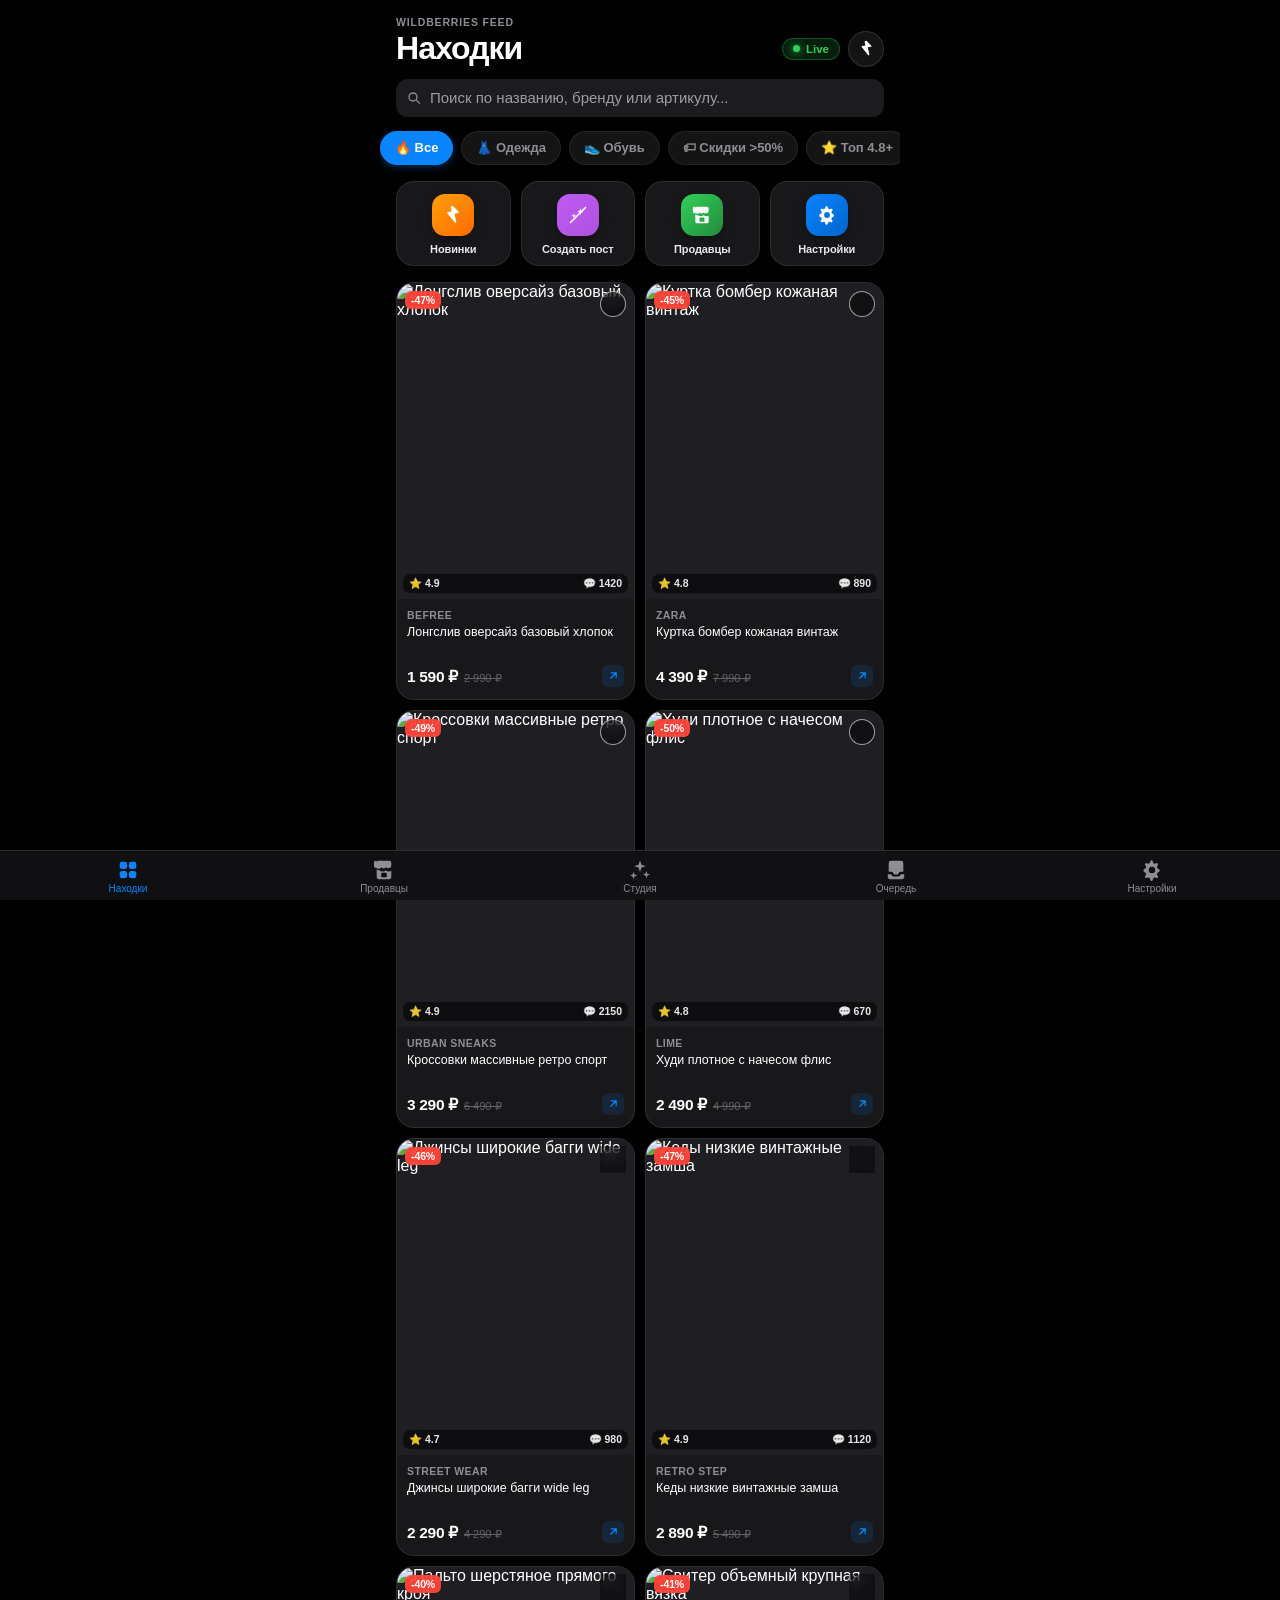
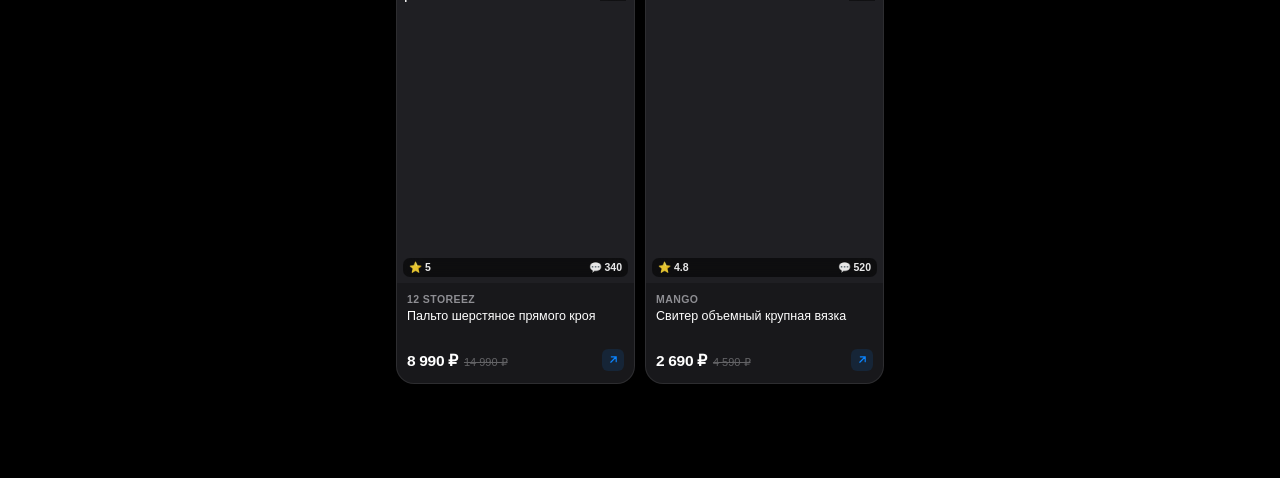
==== web_gui/index.html @ ffb82ea9 "feat(fashion-ios18): complete ground-up rebuild inspired by Farfetch, SSENSE, Zara, and Apple iOS 18" ====
<!DOCTYPE html>
<html lang="ru">
<head>
  <meta charset="UTF-8">
  <meta name="viewport" content="width=device-width, initial-scale=1.0, viewport-fit=cover, maximum-scale=5.0">
  <meta name="description" content="WB Up Studio — фэшн-система управления публикациями Wildberries в Telegram">
  <meta name="theme-color" content="#000000">
  <meta name="apple-mobile-web-app-capable" content="yes">
  <meta name="apple-mobile-web-app-status-bar-style" content="black-translucent">
  <meta name="apple-mobile-web-app-title" content="WB Up">
  <meta name="format-detection" content="telephone=no">
  <meta name="mobile-web-app-capable" content="yes">
  <link rel="apple-touch-icon" href="apple-touch-icon.png">
  <link rel="manifest" href="manifest.json">
  <link rel="icon" href="data:image/svg+xml,<svg xmlns='http://www.w3.org/2000/svg' viewBox='0 0 100 100'><text y='.9em' font-size='90'></text></svg>">
  <title>WB Up Studio</title>
  <link rel="stylesheet" href="styles.css?v=fashion_ios18_v1">
</head>
<body>

  <!-- Apple SF Symbols Vector Sprite (iOS 18) -->
  <svg style="display:none;" xmlns="http://www.w3.org/2000/svg">
    <symbol id="sf-grid" viewBox="0 0 24 24"><rect x="3" y="3" width="8" height="8" rx="2.5" fill="currentColor"/><rect x="13" y="3" width="8" height="8" rx="2.5" fill="currentColor"/><rect x="3" y="13" width="8" height="8" rx="2.5" fill="currentColor"/><rect x="13" y="13" width="8" height="8" rx="2.5" fill="currentColor"/></symbol>
    <symbol id="sf-bag" viewBox="0 0 24 24"><path fill-rule="evenodd" clip-rule="evenodd" d="M8.5 4a3.5 3.5 0 0 1 7 0h2.75A2.75 2.75 0 0 1 21 6.75v11.5A3.75 3.75 0 0 1 17.25 22H6.75A3.75 3.75 0 0 1 3 18.25V6.75A2.75 2.75 0 0 1 5.75 4H8.5zm1.8 0a1.7 1.7 0 0 1 3.4 0H10.3z" fill="currentColor"/></symbol>
    <symbol id="sf-store" viewBox="0 0 24 24"><path d="M4 4a2 2 0 0 1 2-2h12a2 2 0 0 1 2 2v2.5a3.5 3.5 0 0 1-3.5 3.5 3.4 3.4 0 0 1-2.5-1.1 3.4 3.4 0 0 1-5 0A3.4 3.4 0 0 1 4.5 10 3.5 3.5 0 0 1 1 6.5V4a2 2 0 0 1 2-2h1zm0 8.8V20a2 2 0 0 0 2 2h12a2 2 0 0 0 2-2v-7.2a5.4 5.4 0 0 1-2.5.7 5.4 5.4 0 0 1-3.5-1.3 5.4 5.4 0 0 1-3.5 1.3 5.4 5.4 0 0 1-3.5-1.3 5.4 5.4 0 0 1-2.5-.7h-.5zM9 16a1 1 0 0 1 1-1h4a1 1 0 0 1 1 1v4H9v-4z" fill="currentColor"/></symbol>
    <symbol id="sf-sparkles" viewBox="0 0 24 24"><path d="M12 1.5l1.6 4.7 4.7 1.6-4.7 1.6L12 14.1l-1.6-4.7-4.7-1.6 4.7-1.6L12 1.5zm7 11.5l1 3 3 1-3 1-1 3-1-3-3-1 3-1 1-3zm-14 1l1 3 3 1-3 1-1 3-1-3-3-1 3-1 1-3z" fill="currentColor"/></symbol>
    <symbol id="sf-tray" viewBox="0 0 24 24"><path d="M4 4.5A2.5 2.5 0 0 1 6.5 2h11A2.5 2.5 0 0 1 20 4.5V14h-3.2a1.8 1.8 0 0 0-1.6 1l-.7 1.4a1 1 0 0 1-.9.6H10.4a1 1 0 0 1-.9-.6l-.7-1.4a1.8 1.8 0 0 0-1.6-1H4V4.5zM3 16.5v2A3.5 3.5 0 0 0 6.5 22h11a3.5 3.5 0 0 0 3.5-3.5v-2h-3.8l-.5 1a2.2 2.2 0 0 1-2 1.5H9.3a2.2 2.2 0 0 1-2-1.5l-.5-1H3z" fill="currentColor"/></symbol>
    <symbol id="sf-gear" viewBox="0 0 24 24"><path fill-rule="evenodd" clip-rule="evenodd" d="M10.2 2.3c.4-1.3 2.2-1.3 2.6 0l.4 1.4a2 2 0 0 0 2.2 1.3l1.4-.4c1.3-.4 2.4.9 1.7 2l-.9 1.2a2 2 0 0 0 .6 2.5l1.3.7c1.2.7 1.2 2.5 0 3.2l-1.3.7a2 2 0 0 0-.6 2.5l.9 1.2c.7 1.1-.4 2.4-1.7 2l-1.4-.4a2 2 0 0 0-2.2 1.3l-.4 1.4c-.4 1.3-2.2 1.3-2.6 0l-.4-1.4a2 2 0 0 0-2.2-1.3l-1.4.4c-1.3.4-2.4-.9-1.7-2l.9-1.2a2 2 0 0 0-.6-2.5l-1.3-.7c-1.2-.7-1.2-2.5 0-3.2l1.3-.7a2 2 0 0 0 .6-2.5l-.9-1.2c-.7-1.1.4-2.4 1.7-2l1.4.4a2 2 0 0 0 2.2-1.3l.4-1.4zM12 8.5a3.5 3.5 0 1 0 0 7 3.5 3.5 0 0 0 0-7z" fill="currentColor"/></symbol>
    <symbol id="sf-search" viewBox="0 0 24 24"><path fill-rule="evenodd" clip-rule="evenodd" d="M10.5 3.5a7 7 0 1 0 4.4 12.4l4.7 4.7a1 1 0 0 0 1.4-1.4l-4.7-4.7A7 7 0 0 0 10.5 3.5zm-5 7a5 5 0 1 1 10 0 5 5 0 0 1-10 0z" fill="currentColor"/></symbol>
    <symbol id="sf-bolt" viewBox="0 0 24 24"><path d="M11.3 1.3a1 1 0 0 1 1 .2l6.5 6.5a1 1 0 0 1-.5 1.7l-4.5.7 2.2 9.8a1 1 0 0 1-1.8.8L5.2 10a1 1 0 0 1 .6-1.6l4.6-.7-1-5.4a1 1 0 0 1 .9-1z" fill="currentColor"/></symbol>
    <symbol id="sf-check" viewBox="0 0 24 24"><path d="M4.5 12.5l5 5 10-10" fill="none" stroke="currentColor" stroke-width="2.5" stroke-linecap="round" stroke-linejoin="round"/></symbol>
    <symbol id="sf-xmark" viewBox="0 0 24 24"><path d="M6 6l12 12M18 6L6 18" fill="none" stroke="currentColor" stroke-width="2.5" stroke-linecap="round"/></symbol>
    <symbol id="sf-plus" viewBox="0 0 24 24"><path d="M12 4a1 1 0 0 1 1 1v6h6a1 1 0 1 1 0 2h-6v6a1 1 0 1 1-2 0v-6H5a1 1 0 1 1 0-2h6V5a1 1 0 0 1 1-1z" fill="currentColor"/></symbol>
    <symbol id="sf-trash" viewBox="0 0 24 24"><path fill-rule="evenodd" clip-rule="evenodd" d="M9 3a1 1 0 0 1 1-1h4a1 1 0 0 1 1 1v1h4a1 1 0 1 1 0 2h-1.1l-.8 13.4A3 3 0 0 1 14.1 22H9.9a3 3 0 0 1-3-2.6L6.1 6H5a1 1 0 1 1 0-2h4V3zm2 1h2V4h-2V4zm-1.9 4l.7 11.8a1 1 0 0 0 1 .9h4.4a1 1 0 0 0 1-.9L16.9 8H8.1z" fill="currentColor"/></symbol>
    <symbol id="sf-sync" viewBox="0 0 24 24"><path d="M12 4a8 8 0 0 1 7.6 5.5.9.9 0 0 1-1.7.6A6.2 6.2 0 1 0 18.2 12a.9.9 0 1 1 1.8 0A8 8 0 1 1 12 4zm7.9 1.1a.9.9 0 0 1 .9.9v4a.9.9 0 0 1-.9.9h-4a.9.9 0 1 1 0-1.8h2.8V6a.9.9 0 0 1 1.2-.9z" fill="currentColor"/></symbol>
    <symbol id="sf-paperplane" viewBox="0 0 24 24"><path d="M2.3 10.2a1.3 1.3 0 0 1 .4-2.4l17.7-6.2a1.3 1.3 0 0 1 1.6 1.6l-6.2 17.7a1.3 1.3 0 0 1-2.4.4l-3.8-5.7-5.7-3.8zm14-4.8L6.8 10.3l3.6 2.4 6-7.3z" fill="currentColor"/></symbol>
    <symbol id="sf-arrow-up-right" viewBox="0 0 24 24"><path d="M7 17L17 7M8 7h9v9" fill="none" stroke="currentColor" stroke-width="2.2" stroke-linecap="round" stroke-linejoin="round"/></symbol>
    <symbol id="sf-download" viewBox="0 0 24 24"><path d="M12 2a1 1 0 0 1 1 1v10.6l2.3-2.3a1 1 0 0 1 1.4 1.4l-4 4a1 1 0 0 1-1.4 0l-4-4a1 1 0 0 1 1.4-1.4l2.3 2.3V3a1 1 0 0 1 1-1zm-7 16a1 1 0 0 1 1-1h12a1 1 0 1 1 0 2H6a1 1 0 0 1-1-1z" fill="currentColor"/></symbol>
    <symbol id="sf-wand-stars" viewBox="0 0 24 24"><path d="M15 4l1 3 3 1-3 1-1 3-1-3-3-1 3-1 1-3zm-8 6l.7 2.3L10 13l-2.3.7L7 16l-.7-2.3L4 13l2.3-.7L7 10z" fill="currentColor"/><path d="M3 21L21 3" stroke="currentColor" stroke-width="2" stroke-linecap="round"/></symbol>
    <symbol id="sf-scissors" viewBox="0 0 24 24"><path d="M9.6 10.8l3.9 3.9-1.4 1.4a3.5 3.5 0 1 1-1.4-1.4l-1.1-1.1zm-3.6 5a1.5 1.5 0 1 0 0 3 1.5 1.5 0 0 0 0-3zm7.5-3.6l6.8-6.8a1 1 0 0 0-1.4-1.4l-6.8 6.8 1.4 1.4zm-1.4-1.4L4.3 4a1 1 0 0 0-1.4 1.4l6.8 6.8 2.4-2.4zm1.4 4.3l1.1 1.1a3.5 3.5 0 1 1-1.4 1.4l-1.1-1.1 1.4-1.4zm4.5 3.9a1.5 1.5 0 1 0 0-3 1.5 1.5 0 0 0 0 3z" fill="currentColor"/></symbol>
  </svg>

  <div class="toast-container" id="toast-container"></div>

  <div class="app-viewport">

    <!-- SCREEN 1: НАХОДКИ (FASHION FEED) -->
    <section id="tab-dashboard" class="tab-panel tab-panel--active">
      
      <!-- Apple Large Title Navigation Bar -->
      <header class="ios-navbar">
        <div>
          <span class="ios-navbar__sub">WILDBERRIES FEED</span>
          <h1 class="ios-navbar__title">Находки</h1>
        </div>
        <div class="ios-navbar__actions">
          <span class="ios-live-badge" id="feed-status-badge"><span class="pulse-dot"></span> Live</span>
          <button class="ios-circle-btn" onclick="app.runCheck()" aria-label="Проверить новинки Wildberries" title="Проверить новинки WB">
            <svg class="sf-icon"><use href="#sf-bolt"></use></svg>
          </button>
        </div>
      </header>

      <!-- Farfetch-style Search Bar -->
      <div class="ios-search">
        <svg class="sf-icon ios-search__icon"><use href="#sf-search"></use></svg>
        <input type="text" id="home-search-input" class="ios-search__input" placeholder="Поиск по названию, бренду или артикулу..." oninput="app.onSearchInput(this.value)">
      </div>

      <!-- ASOS-style Category Filter Chips (Horizontal Snap) -->
      <div class="ios-chips-bar" id="category-chips">
        <button class="ios-chip ios-chip--active" onclick="app.filterByCategory('all', this)">🔥 Все</button>
        <button class="ios-chip" onclick="app.filterByCategory('clothes', this)">👗 Одежда</button>
        <button class="ios-chip" onclick="app.filterByCategory('shoes', this)">👟 Обувь</button>
        <button class="ios-chip" onclick="app.filterByCategory('discount', this)">🏷 Скидки >50%</button>
        <button class="ios-chip" onclick="app.filterByCategory('top', this)">⭐ Топ 4.8+</button>
      </div>

      <!-- Quick Action Cards (4 Tiles) -->
      <div class="quick-actions-bar">
        <button class="quick-tile" onclick="app.runCheck()">
          <div class="quick-tile__icon" style="background: linear-gradient(135deg, #FF9F0A, #FF6B00);">
            <svg class="sf-icon"><use href="#sf-bolt"></use></svg>
          </div>
          <span class="quick-tile__label">Новинки</span>
        </button>
        <button class="quick-tile" onclick="app.generatePreview()">
          <div class="quick-tile__icon" style="background: linear-gradient(135deg, #BF5AF2, #AF52DE);">
            <svg class="sf-icon"><use href="#sf-wand-stars"></use></svg>
          </div>
          <span class="quick-tile__label">Создать пост</span>
        </button>
        <button class="quick-tile" onclick="app.switchTab('sellers')">
          <div class="quick-tile__icon" style="background: linear-gradient(135deg, #30D158, #248A3D);">
            <svg class="sf-icon"><use href="#sf-store"></use></svg>
          </div>
          <span class="quick-tile__label">Продавцы</span>
        </button>
        <button class="quick-tile" onclick="app.switchTab('settings')">
          <div class="quick-tile__icon" style="background: linear-gradient(135deg, #0A84FF, #0066CC);">
            <svg class="sf-icon"><use href="#sf-gear"></use></svg>
          </div>
          <span class="quick-tile__label">Настройки</span>
        </button>
      </div>

      <!-- 2-Column Fashion Product Grid (Farfetch / SSENSE Style) -->
      <div id="product-grid" class="fashion-grid"></div>

      <!-- Empty State -->
      <div id="feed-empty" class="fashion-empty" style="display:none;">
        <svg class="sf-icon fashion-empty__icon"><use href="#sf-bag"></use></svg>
        <h3 class="fashion-empty__title">Находок пока нет</h3>
        <p class="fashion-empty__desc">Запустите поиск новинок, чтобы мгновенно опросить магазины на Wildberries</p>
        <button class="btn btn--primary" onclick="app.runCheck()">
          <svg class="sf-icon" style="width:16px; height:16px; margin-right:6px;"><use href="#sf-bolt"></use></svg>
          Найти новинки WB
        </button>
      </div>

    </section>

    <!-- SCREEN 2: ПРОДАВЦЫ (SELLERS HUB) -->
    <section id="tab-sellers" class="tab-panel">
      
      <header class="ios-navbar">
        <div>
          <span class="ios-navbar__sub">WILDBERRIES STORES</span>
          <h1 class="ios-navbar__title">Продавцы</h1>
        </div>
        <div class="ios-navbar__actions">
          <button class="ios-circle-btn" onclick="app.openAddSellerModal()" aria-label="Добавить продавца" title="Добавить продавца">
            <svg class="sf-icon"><use href="#sf-plus"></use></svg>
          </button>
        </div>
      </header>

      <div class="ios-section-header">
        <span>ОТСЛЕЖИВАЕМЫЕ МАГАЗИНЫ</span>
        <span id="sellers-count-badge" class="ios-count-pill">0</span>
      </div>

      <!-- Inset Grouped Table View -->
      <div class="ios-grouped-card" id="sellers-list-container">
        <!-- Filled dynamically -->
      </div>

      <div style="padding: 16px 0;">
        <button class="btn btn--secondary btn--full" onclick="app.openAddSellerModal()">
          <svg class="sf-icon" style="width:16px; height:16px; margin-right:8px;"><use href="#sf-plus"></use></svg>
          Добавить нового продавца
        </button>
      </div>

    </section>

    <!-- SCREEN 3: СТУДИЯ ПОСТОВ (1080x1080 LOOKBOOK STUDIO) -->
    <section id="tab-preview" class="tab-panel">
      
      <header class="ios-navbar">
        <div>
          <span class="ios-navbar__sub">POST GENERATOR 1080×1080</span>
          <h1 class="ios-navbar__title">Студия</h1>
        </div>
        <div class="ios-navbar__actions">
          <button class="ios-circle-btn" onclick="app.generatePreview()" aria-label="Пересобрать карточку" title="Пересобрать">
            <svg class="sf-icon"><use href="#sf-sync"></use></svg>
          </button>
        </div>
      </header>

      <!-- Empty Studio Landing State -->
      <div id="studio-empty-state" class="studio-empty">
        <div class="studio-empty__magic">
          <svg class="sf-icon sf-float" style="width:54px; height:54px; color:#BF5AF2;"><use href="#sf-wand-stars"></use></svg>
        </div>
        <h2 class="studio-empty__title">Студия создания постов</h2>
        <p class="studio-empty__desc">Автоматическое вырезание одежды на ваш фон <strong>wb_up_background.jpg</strong> и мгновенная публикация в Telegram</p>
        
        <div class="studio-features-row">
          <span class="feature-tag"><svg class="sf-icon"><use href="#sf-scissors"></use></svg> Без фона</span>
          <span class="feature-tag"><svg class="sf-icon"><use href="#sf-sparkles"></use></svg> 1080×1080</span>
          <span class="feature-tag"><svg class="sf-icon"><use href="#sf-paperplane"></use></svg> @wbuppp</span>
        </div>

        <button class="btn btn--primary btn--lg" onclick="app.generatePreview()">
          <svg class="sf-icon" style="width:18px; height:18px; margin-right:8px;"><use href="#sf-wand-stars"></use></svg>
          Создать превью поста
        </button>
      </div>

      <!-- Generated Preview Canvas & Controls -->
      <div id="studio-active-state" style="display:none;">
        <div class="preview-mockup-wrapper">
          <canvas id="poster-canvas" width="1080" height="1080" style="display:none;"></canvas>
          <img id="poster-result-img" class="preview-mockup-img" alt="Превью поста 1080x1080">
        </div>

        <div class="preview-actions-bar">
          <button class="btn btn--primary btn--full" id="btn-publish-tg" onclick="app.publishFromPreview()">
            <svg class="sf-icon" style="width:18px; height:18px; margin-right:8px;"><use href="#sf-paperplane"></use></svg>
            Опубликовать в канал @wbuppp
          </button>
          <div style="display:flex; gap:10px; width:100%; margin-top:8px;">
            <button class="btn btn--secondary" style="flex:1;" onclick="app.saveToQueueFromPreview()">
              <svg class="sf-icon" style="width:16px; height:16px; margin-right:6px;"><use href="#sf-tray"></use></svg>
              В очередь
            </button>
            <button class="btn btn--secondary" style="flex:1;" onclick="app.downloadPosterImage()">
              <svg class="sf-icon" style="width:16px; height:16px; margin-right:6px;"><use href="#sf-download"></use></svg>
              Скачать
            </button>
          </div>
        </div>

        <!-- Telegram Caption Editor -->
        <div class="ios-section-header" style="margin-top:20px;">
          <span>ТЕКСТ СООБЩЕНИЯ ДЛЯ TELEGRAM</span>
        </div>
        <div class="ios-grouped-card" style="padding:14px;">
          <textarea id="caption-editor" class="ios-textarea" rows="7" placeholder="Текст поста с артикулами..."></textarea>
        </div>
      </div>

    </section>

    <!-- SCREEN 4: ОЧЕРЕДЬ (QUEUE) -->
    <section id="tab-queue" class="tab-panel">
      <header class="ios-navbar">
        <div>
          <span class="ios-navbar__sub">SCHEDULED POSTS</span>
          <h1 class="ios-navbar__title">Очередь</h1>
        </div>
      </header>

      <div class="ios-section-header">
        <span>ОТЛОЖЕННЫЕ ПУБЛИКАЦИИ</span>
        <span id="queue-count-badge" class="ios-count-pill">0</span>
      </div>

      <div class="ios-grouped-card" id="queue-list-container">
        <!-- Filled dynamically -->
      </div>
    </section>

    <!-- SCREEN 5: НАСТРОЙКИ (SETTINGS) -->
    <section id="tab-settings" class="tab-panel">
      <header class="ios-navbar">
        <div>
          <span class="ios-navbar__sub">PREFERENCES & TELEGRAM</span>
          <h1 class="ios-navbar__title">Настройки</h1>
        </div>
      </header>

      <div class="ios-section-header">TELEGRAM КАНАЛ</div>
      <div class="ios-grouped-card">
        <div class="ios-cell">
          <span class="ios-cell__label">Канал</span>
          <input type="text" id="setting-tg-channel" class="ios-cell__input" placeholder="@wbuppp" value="@wbuppp" onchange="app.saveSetting('tgChannel', this.value)">
        </div>
        <div class="ios-cell">
          <span class="ios-cell__label">Токен бота</span>
          <input type="password" id="setting-tg-token" class="ios-cell__input" placeholder="7801828859:AA..." onchange="app.saveSetting('tgToken', this.value)">
        </div>
      </div>

      <div class="ios-section-header">АВТОНОМНЫЙ ДВИЖОК</div>
      <div class="ios-grouped-card">
        <div class="ios-cell">
          <span class="ios-cell__label">Статус движка</span>
          <span class="ios-badge-ok">🟢 Standalone Active</span>
        </div>
        <div class="ios-cell">
          <span class="ios-cell__label">Фоновое изображение</span>
          <span style="color:#8e8e93; font-size:13px;">wb_up_background.jpg</span>
        </div>
        <div class="ios-cell">
          <span class="ios-cell__label">Версия дизайна</span>
          <span style="color:#8e8e93; font-size:13px;">iOS 18 Fashion v1.0</span>
        </div>
      </div>

      <div style="padding: 20px 0;">
        <button class="btn btn--danger btn--full" onclick="app.resetAllCache()">
          <svg class="sf-icon" style="width:16px; height:16px; margin-right:6px;"><use href="#sf-trash"></use></svg>
          Сбросить кэш и обновить базу
        </button>
      </div>
    </section>

  </div><!-- /.app-viewport -->

  <!-- FLOATING ACTION DOCK (Farfetch / Apple Capsule) -->
  <div class="action-capsule" id="action-capsule">
    <div class="action-capsule__info">
      <span class="action-capsule__dot"></span>
      <span id="selected-count-label">0 выбрано</span>
    </div>
    <div class="action-capsule__btns">
      <button class="action-capsule__btn action-capsule__btn--ghost" onclick="app.clearSelection()">Снять</button>
      <button class="action-capsule__btn action-capsule__btn--primary" onclick="app.generatePreview()">✨ Создать пост</button>
    </div>
  </div>

  <!-- APPLE UITABBAR (49pt Native Mobile Navigation) -->
  <nav class="ios-tabbar">
    <button class="ios-tabbar__item ios-tabbar__item--active" data-tab="dashboard" onclick="app.switchTab('dashboard')">
      <svg class="sf-icon"><use href="#sf-grid"></use></svg>
      <span>Находки</span>
    </button>
    <button class="ios-tabbar__item" data-tab="sellers" onclick="app.switchTab('sellers')">
      <svg class="sf-icon"><use href="#sf-store"></use></svg>
      <span>Продавцы</span>
    </button>
    <button class="ios-tabbar__item" data-tab="preview" onclick="app.switchTab('preview')">
      <svg class="sf-icon"><use href="#sf-sparkles"></use></svg>
      <span>Студия</span>
    </button>
    <button class="ios-tabbar__item" data-tab="queue" onclick="app.switchTab('queue')">
      <svg class="sf-icon"><use href="#sf-tray"></use></svg>
      <span>Очередь</span>
    </button>
    <button class="ios-tabbar__item" data-tab="settings" onclick="app.switchTab('settings')">
      <svg class="sf-icon"><use href="#sf-gear"></use></svg>
      <span>Настройки</span>
    </button>
  </nav>

  <!-- NATIVE APPLE BOTTOM SHEET MODAL -->
  <div class="ios-modal-overlay" id="modal-overlay" onclick="if(event.target===this) app.closeModal()" role="dialog" aria-modal="true">
    <div class="ios-sheet">
      <div class="ios-sheet__grabber"></div>
      <div class="ios-sheet__header">
        <h3 class="ios-sheet__title" id="modal-title">Добавить продавца</h3>
        <button class="ios-sheet__close" onclick="app.closeModal()" aria-label="Закрыть">
          <svg class="sf-icon"><use href="#sf-xmark"></use></svg>
        </button>
      </div>
      <div class="ios-sheet__body" id="modal-body"></div>
      <div class="ios-sheet__footer" id="modal-footer">
        <button class="btn btn--ghost" onclick="app.closeModal()">Отмена</button>
        <button class="btn btn--primary" id="modal-confirm-btn" onclick="app.confirmModal()">Добавить</button>
      </div>
    </div>
  </div>

  <script src="app2.js?v=fashion_ios18_v1"></script>
</body>
</html>
---- web_gui/styles.css ----
/* ============================================================
   WB Up Studio — Apple iOS 18 & Luxury Fashion Design System
   Inspired by: Farfetch, SSENSE, Zara, ASOS, Poizon (Dewu)
   Clean, Mobile-First, Zero-Conflict Architecture
   ============================================================ */

/* --- CSS Variables & Design Tokens --- */
:root {
  --bg-app: #000000;
  --bg-surface: #141416;
  --bg-card: #18181b;
  --bg-elevated: #242428;
  --bg-glass: rgba(24, 24, 28, 0.85);

  --fg-primary: #ffffff;
  --fg-secondary: rgba(235, 235, 245, 0.62);
  --fg-muted: rgba(235, 235, 245, 0.38);

  --apple-blue: #0a84ff;
  --apple-green: #30d158;
  --apple-red: #ff453a;
  --apple-orange: #ff9f0a;
  --apple-purple: #bf5af2;
  --apple-gray: #8e8e93;

  --border-subtle: rgba(255, 255, 255, 0.09);
  --border-card: rgba(255, 255, 255, 0.12);
  
  --tabbar-height: 50px;
  --font-sans: -apple-system, BlinkMacSystemFont, "SF Pro Display", "SF Pro Text", "Helvetica Neue", sans-serif;
  --anim-spring: 0.3s cubic-bezier(0.16, 1, 0.3, 1);
}

/* --- Base & Reset --- */
*, *::before, *::after {
  box-sizing: border-box;
  margin: 0;
  padding: 0;
}

html, body {
  background-color: var(--bg-app);
  color: var(--fg-primary);
  font-family: var(--font-sans);
  min-height: 100dvh;
  min-height: -webkit-fill-available;
  -webkit-font-smoothing: antialiased;
  -webkit-tap-highlight-color: transparent;
  touch-action: manipulation;
  overflow-x: hidden;
}

/* Vector SF Symbols */
.sf-icon {
  width: 20px;
  height: 20px;
  fill: currentColor;
  display: inline-block;
  vertical-align: middle;
  flex-shrink: 0;
}

/* Main Viewport Container */
.app-viewport {
  width: 100%;
  max-width: 520px;
  margin: 0 auto;
  min-height: 100dvh;
  min-height: -webkit-fill-available;
  padding-bottom: calc(var(--tabbar-height) + env(safe-area-inset-bottom, 0px) + 24px);
  position: relative;
  background-color: var(--bg-app);
}

/* Tab Panels */
.tab-panel {
  display: none;
  animation: fadeIn 0.22s ease-out;
}
.tab-panel--active {
  display: block;
}

@keyframes fadeIn {
  from { opacity: 0; transform: translateY(4px); }
  to { opacity: 1; transform: translateY(0); }
}

/* ============================================================
   APPLE LARGE TITLE NAVBAR
   ============================================================ */
.ios-navbar {
  display: flex;
  justify-content: space-between;
  align-items: flex-end;
  padding: max(env(safe-area-inset-top, 0px) + 12px, 16px) 16px 12px 16px;
  background: var(--bg-app);
  position: sticky;
  top: 0;
  z-index: 100;
}

.ios-navbar__sub {
  font-size: 10.5px;
  font-weight: 700;
  letter-spacing: 0.08em;
  color: var(--apple-gray);
  text-transform: uppercase;
  display: block;
  margin-bottom: 2px;
}

.ios-navbar__title {
  font-size: 32px;
  font-weight: 800;
  letter-spacing: -0.03em;
  color: #ffffff;
  line-height: 1.15;
}

.ios-navbar__actions {
  display: flex;
  align-items: center;
  gap: 8px;
}

.ios-live-badge {
  display: inline-flex;
  align-items: center;
  gap: 6px;
  padding: 4px 10px;
  border-radius: 9999px;
  background: rgba(48, 209, 88, 0.14);
  border: 0.5px solid rgba(48, 209, 88, 0.3);
  color: var(--apple-green);
  font-size: 11.5px;
  font-weight: 600;
}

.pulse-dot {
  width: 7px;
  height: 7px;
  border-radius: 50%;
  background: var(--apple-green);
  box-shadow: 0 0 8px var(--apple-green);
  animation: pulse 2s infinite ease-in-out;
}

@keyframes pulse {
  0%, 100% { opacity: 1; transform: scale(1); }
  50% { opacity: 0.4; transform: scale(0.85); }
}

.ios-circle-btn {
  width: 36px;
  height: 36px;
  border-radius: 50%;
  background: rgba(255, 255, 255, 0.08);
  border: 0.5px solid rgba(255, 255, 255, 0.12);
  color: #ffffff;
  display: flex;
  align-items: center;
  justify-content: center;
  cursor: pointer;
  transition: transform 0.12s ease, background 0.12s ease;
  touch-action: manipulation;
}
.ios-circle-btn:active {
  transform: scale(0.9);
  background: rgba(255, 255, 255, 0.18);
}
.ios-circle-btn .sf-icon {
  width: 17px;
  height: 17px;
}

/* ============================================================
   SEARCH BAR (Farfetch / iOS 18 Style)
   ============================================================ */
.ios-search {
  display: flex;
  align-items: center;
  background: rgba(118, 118, 128, 0.24);
  border-radius: 12px;
  height: 38px;
  margin: 0 16px 14px 16px;
  padding: 0 10px;
  gap: 8px;
  transition: background 0.15s ease;
}
.ios-search:focus-within {
  background: rgba(118, 118, 128, 0.36);
}
.ios-search__icon {
  width: 16px;
  height: 16px;
  color: var(--apple-gray);
}
.ios-search__input {
  flex: 1;
  background: transparent;
  border: none;
  outline: none;
  color: #ffffff;
  font-size: 15px;
  font-family: inherit;
}
.ios-search__input::placeholder {
  color: var(--fg-secondary);
}

/* ============================================================
   CATEGORY CHIPS (ASOS / Lamoda Horizontal Snap)
   ============================================================ */
.ios-chips-bar {
  display: flex;
  gap: 8px;
  overflow-x: auto;
  -webkit-overflow-scrolling: touch;
  scroll-snap-type: x mandatory;
  padding: 0 16px 14px 16px;
  scrollbar-width: none;
}
.ios-chips-bar::-webkit-scrollbar {
  display: none;
}

.ios-chip {
  flex: 0 0 auto;
  height: 34px;
  padding: 0 14px;
  border-radius: 9999px;
  background: rgba(255, 255, 255, 0.08);
  border: 0.5px solid rgba(255, 255, 255, 0.08);
  color: var(--apple-gray);
  font-size: 13px;
  font-weight: 600;
  cursor: pointer;
  scroll-snap-align: start;
  transition: transform 0.12s ease, background 0.12s ease, color 0.12s ease;
  touch-action: manipulation;
}
.ios-chip:active {
  transform: scale(0.94);
}
.ios-chip--active {
  background: var(--apple-blue);
  color: #ffffff;
  border-color: var(--apple-blue);
  box-shadow: 0 2px 8px rgba(10, 132, 255, 0.35);
}

/* ============================================================
   QUICK ACTION TILES (4 Cards Row)
   ============================================================ */
.quick-actions-bar {
  display: flex;
  gap: 10px;
  overflow-x: auto;
  -webkit-overflow-scrolling: touch;
  scroll-snap-type: x mandatory;
  padding: 2px 16px 16px 16px;
  scrollbar-width: none;
}
.quick-actions-bar::-webkit-scrollbar {
  display: none;
}

.quick-tile {
  flex: 1 1 0px;
  min-width: 76px;
  display: flex;
  flex-direction: column;
  align-items: center;
  gap: 7px;
  padding: 12px 6px 10px 6px;
  border-radius: 18px;
  background: var(--bg-card);
  border: 0.5px solid var(--border-subtle);
  cursor: pointer;
  scroll-snap-align: start;
  transition: transform 0.15s var(--anim-spring), background 0.12s ease;
  touch-action: manipulation;
  box-shadow: 0 4px 12px rgba(0, 0, 0, 0.35);
}
.quick-tile:active {
  transform: scale(0.92);
  background: var(--bg-elevated);
}
.quick-tile__icon {
  width: 42px;
  height: 42px;
  border-radius: 13px;
  display: flex;
  align-items: center;
  justify-content: center;
  color: #ffffff;
  box-shadow: 0 4px 10px rgba(0, 0, 0, 0.25);
}
.quick-tile__icon .sf-icon {
  width: 20px;
  height: 20px;
}
.quick-tile__label {
  font-size: 11px;
  font-weight: 600;
  color: rgba(255, 255, 255, 0.9);
  letter-spacing: -0.01em;
  white-space: nowrap;
}

/* ============================================================
   2-COLUMN FASHION PRODUCT GRID (Farfetch / SSENSE Style)
   ============================================================ */
.fashion-grid {
  display: grid;
  grid-template-columns: repeat(2, 1fr);
  gap: 10px;
  padding: 0 16px 20px 16px;
}

.fashion-card {
  display: flex;
  flex-direction: column;
  border-radius: 18px;
  background: var(--bg-card);
  border: 0.5px solid var(--border-subtle);
  overflow: hidden;
  position: relative;
  cursor: pointer;
  transition: transform 0.15s var(--anim-spring), border-color 0.15s ease, box-shadow 0.15s ease;
  touch-action: manipulation;
}
.fashion-card:active {
  transform: scale(0.96);
}
.fashion-card--selected {
  border-color: var(--apple-blue);
  box-shadow: 0 0 0 1px var(--apple-blue);
}

.fashion-card__photo-wrap {
  position: relative;
  width: 100%;
  padding-top: 133.33%; /* 3:4 Vertical Fashion Aspect Ratio */
  background: #1f1f23;
  overflow: hidden;
}

.fashion-card__img {
  position: absolute;
  top: 0;
  left: 0;
  width: 100%;
  height: 100%;
  object-fit: cover;
  transition: transform 0.35s var(--anim-spring);
}
.fashion-card:hover .fashion-card__img {
  transform: scale(1.03);
}

/* Discount Badge */
.fashion-card__discount {
  position: absolute;
  top: 8px;
  left: 8px;
  z-index: 3;
  padding: 3px 6px;
  border-radius: 6px;
  background: rgba(255, 69, 58, 0.94);
  color: #ffffff;
  font-size: 10.5px;
  font-weight: 800;
  letter-spacing: -0.01em;
}

/* Apple Photos Circular Checkbox */
.fashion-card__checkbox {
  position: absolute;
  top: 8px;
  right: 8px;
  z-index: 3;
  width: 26px;
  height: 26px;
  border-radius: 50%;
  background: rgba(0, 0, 0, 0.45);
  border: 1.5px solid rgba(255, 255, 255, 0.6);
  backdrop-filter: blur(8px);
  -webkit-backdrop-filter: blur(8px);
  display: flex;
  align-items: center;
  justify-content: center;
  color: transparent;
  transition: all 0.15s ease;
}
.fashion-card__checkbox .sf-icon {
  width: 13px;
  height: 13px;
}
.fashion-card--selected .fashion-card__checkbox {
  background: var(--apple-blue);
  border-color: var(--apple-blue);
  color: #ffffff;
}

/* Photo Metadata Bar */
.fashion-card__meta {
  position: absolute;
  bottom: 6px;
  left: 6px;
  right: 6px;
  z-index: 3;
  display: flex;
  justify-content: space-between;
  align-items: center;
  padding: 3px 6px;
  border-radius: 7px;
  background: rgba(0, 0, 0, 0.55);
  backdrop-filter: blur(10px);
  -webkit-backdrop-filter: blur(10px);
  font-size: 10.5px;
  color: rgba(255, 255, 255, 0.9);
  font-weight: 600;
}

/* Card Body & Typography */
.fashion-card__body {
  padding: 10px 10px 12px 10px;
  display: flex;
  flex-direction: column;
  gap: 3px;
}

.fashion-card__brand {
  font-size: 10.5px;
  font-weight: 700;
  text-transform: uppercase;
  letter-spacing: 0.04em;
  color: var(--apple-gray);
}

.fashion-card__name {
  font-size: 12.5px;
  font-weight: 500;
  line-height: 1.35;
  color: #ffffff;
  height: 34px;
  display: -webkit-box;
  -webkit-line-clamp: 2;
  -webkit-box-orient: vertical;
  overflow: hidden;
}

.fashion-card__price-row {
  display: flex;
  align-items: baseline;
  gap: 6px;
  margin-top: 4px;
}

.fashion-card__price {
  font-size: 15.5px;
  font-weight: 700;
  color: #ffffff;
  letter-spacing: -0.02em;
}

.fashion-card__old-price {
  font-size: 11px;
  color: #636366;
  text-decoration: line-through;
}

.fashion-card__link {
  margin-left: auto;
  color: var(--apple-blue);
  display: flex;
  align-items: center;
  justify-content: center;
  width: 22px;
  height: 22px;
  border-radius: 6px;
  background: rgba(10, 132, 255, 0.12);
}
.fashion-card__link .sf-icon {
  width: 13px;
  height: 13px;
}

/* Empty State */
.fashion-empty {
  text-align: center;
  padding: 48px 20px;
  background: var(--bg-card);
  border-radius: 20px;
  border: 0.5px solid var(--border-subtle);
  margin: 16px;
}
.fashion-empty__icon {
  width: 44px;
  height: 44px;
  color: var(--apple-gray);
  margin-bottom: 12px;
}
.fashion-empty__title {
  font-size: 17px;
  font-weight: 700;
  color: #fff;
  margin-bottom: 4px;
}
.fashion-empty__desc {
  font-size: 13px;
  color: var(--apple-gray);
  margin-bottom: 18px;
  line-height: 1.4;
}

/* ============================================================
   INSET GROUPED CARDS (iOS Settings & Sellers)
   ============================================================ */
.ios-section-header {
  font-size: 11.5px;
  font-weight: 700;
  text-transform: uppercase;
  letter-spacing: 0.05em;
  color: var(--apple-gray);
  padding: 16px 16px 8px 16px;
  display: flex;
  justify-content: space-between;
  align-items: center;
}

.ios-count-pill {
  background: rgba(255, 255, 255, 0.1);
  padding: 2px 8px;
  border-radius: 9999px;
  font-size: 11px;
  color: #ffffff;
}

.ios-grouped-card {
  background: var(--bg-card);
  border-radius: 16px;
  border: 0.5px solid var(--border-subtle);
  margin: 0 16px;
  overflow: hidden;
}

/* Seller Row */
.seller-row {
  display: flex;
  align-items: center;
  padding: 12px 14px;
  gap: 12px;
  border-bottom: 0.5px solid rgba(255, 255, 255, 0.06);
  transition: background 0.12s ease;
}
.seller-row:last-child {
  border-bottom: none;
}
.seller-row:active {
  background: rgba(255, 255, 255, 0.05);
}

.seller-avatar {
  width: 40px;
  height: 40px;
  border-radius: 11px;
  display: flex;
  align-items: center;
  justify-content: center;
  color: #ffffff;
  font-weight: 800;
  font-size: 15px;
  flex-shrink: 0;
  box-shadow: 0 2px 6px rgba(0, 0, 0, 0.3);
}

.seller-info {
  flex: 1;
  display: flex;
  flex-direction: column;
  gap: 2px;
  min-width: 0;
}

.seller-name {
  font-size: 14.5px;
  font-weight: 700;
  color: #ffffff;
  white-space: nowrap;
  overflow: hidden;
  text-overflow: ellipsis;
}

.seller-sub {
  font-size: 11.5px;
  color: var(--apple-gray);
}

.seller-actions {
  display: flex;
  align-items: center;
  gap: 8px;
}

/* Settings Cells */
.ios-cell {
  display: flex;
  justify-content: space-between;
  align-items: center;
  padding: 13px 16px;
  border-bottom: 0.5px solid rgba(255, 255, 255, 0.06);
}
.ios-cell:last-child {
  border-bottom: none;
}
.ios-cell__label {
  font-size: 15px;
  font-weight: 500;
  color: #ffffff;
}
.ios-cell__input {
  background: transparent;
  border: none;
  outline: none;
  color: var(--apple-blue);
  font-size: 14px;
  text-align: right;
  font-family: inherit;
  width: 60%;
}
.ios-badge-ok {
  color: var(--apple-green);
  font-size: 13px;
  font-weight: 600;
}

/* ============================================================
   POST STUDIO (1080x1080 Lookbook)
   ============================================================ */
.studio-empty {
  text-align: center;
  padding: 44px 20px;
  background: var(--bg-card);
  border-radius: 24px;
  border: 0.5px solid var(--border-subtle);
  margin: 16px;
}
.studio-empty__magic {
  margin-bottom: 14px;
}
.studio-empty__title {
  font-size: 20px;
  font-weight: 700;
  color: #ffffff;
  margin-bottom: 6px;
}
.studio-empty__desc {
  font-size: 13.5px;
  color: var(--apple-gray);
  line-height: 1.45;
  margin-bottom: 20px;
  max-width: 320px;
  margin-left: auto;
  margin-right: auto;
}
.studio-features-row {
  display: flex;
  justify-content: center;
  gap: 8px;
  margin-bottom: 24px;
  flex-wrap: wrap;
}
.feature-tag {
  display: inline-flex;
  align-items: center;
  gap: 6px;
  font-size: 12px;
  font-weight: 600;
  color: rgba(255, 255, 255, 0.85);
  background: rgba(255, 255, 255, 0.08);
  padding: 5px 12px;
  border-radius: 9999px;
  border: 0.5px solid rgba(255, 255, 255, 0.08);
}
.feature-tag .sf-icon {
  width: 14px;
  height: 14px;
  color: var(--apple-blue);
}

.preview-mockup-wrapper {
  margin: 0 16px 16px 16px;
  border-radius: 20px;
  overflow: hidden;
  background: #111114;
  border: 0.5px solid var(--border-card);
  box-shadow: 0 12px 36px rgba(0, 0, 0, 0.6);
  aspect-ratio: 1 / 1;
}

.preview-mockup-img {
  width: 100%;
  height: 100%;
  object-fit: contain;
  display: block;
}

.preview-actions-bar {
  padding: 0 16px;
}

.ios-textarea {
  width: 100%;
  background: transparent;
  border: none;
  outline: none;
  color: #ffffff;
  font-size: 14px;
  font-family: inherit;
  line-height: 1.45;
  resize: vertical;
}

/* ============================================================
   FLOATING ACTION CAPSULE (Farfetch Bag / Apple Capsule)
   ============================================================ */
.action-capsule {
  position: fixed;
  bottom: calc(var(--tabbar-height) + env(safe-area-inset-bottom, 0px) + 12px);
  left: 16px;
  right: 16px;
  max-width: 480px;
  margin: 0 auto;
  height: 52px;
  border-radius: 9999px;
  background: rgba(26, 26, 30, 0.94);
  backdrop-filter: blur(30px) saturate(200%);
  -webkit-backdrop-filter: blur(30px) saturate(200%);
  border: 0.5px solid rgba(255, 255, 255, 0.2);
  box-shadow: 0 12px 36px rgba(0, 0, 0, 0.75);
  display: flex;
  align-items: center;
  justify-content: space-between;
  padding: 0 8px 0 16px;
  z-index: 990;
  transform: translateY(140%) scale(0.92);
  opacity: 0;
  pointer-events: none;
  transition: transform 0.3s var(--anim-spring), opacity 0.25s ease;
}
.action-capsule--visible {
  transform: translateY(0) scale(1);
  opacity: 1;
  pointer-events: auto;
}

.action-capsule__info {
  display: flex;
  align-items: center;
  gap: 8px;
  font-size: 13.5px;
  font-weight: 700;
  color: #ffffff;
}
.action-capsule__dot {
  width: 8px;
  height: 8px;
  border-radius: 50%;
  background: var(--apple-blue);
  box-shadow: 0 0 8px var(--apple-blue);
}

.action-capsule__btns {
  display: flex;
  gap: 8px;
}

.action-capsule__btn {
  height: 36px;
  padding: 0 14px;
  border-radius: 9999px;
  font-size: 13px;
  font-weight: 600;
  border: none;
  cursor: pointer;
  display: flex;
  align-items: center;
  justify-content: center;
  transition: transform 0.12s ease;
  touch-action: manipulation;
}
.action-capsule__btn:active {
  transform: scale(0.93);
}
.action-capsule__btn--ghost {
  background: rgba(255, 255, 255, 0.1);
  color: #ffffff;
}
.action-capsule__btn--primary {
  background: var(--apple-blue);
  color: #ffffff;
  box-shadow: 0 2px 8px rgba(10, 132, 255, 0.4);
}

/* ============================================================
   APPLE UITABBAR (50pt Native Mobile Navigation)
   ============================================================ */
.ios-tabbar {
  position: fixed;
  bottom: 0;
  left: 0;
  right: 0;
  height: calc(var(--tabbar-height) + env(safe-area-inset-bottom, 0px));
  padding-bottom: env(safe-area-inset-bottom, 0px);
  background: rgba(18, 18, 20, 0.94);
  backdrop-filter: blur(30px) saturate(200%);
  -webkit-backdrop-filter: blur(30px) saturate(200%);
  border-top: 0.5px solid rgba(255, 255, 255, 0.12);
  display: flex;
  align-items: stretch;
  justify-content: space-around;
  z-index: 1000;
}

.ios-tabbar__item {
  flex: 1;
  min-width: 44px;
  height: var(--tabbar-height);
  display: flex;
  flex-direction: column;
  align-items: center;
  justify-content: center;
  gap: 2px;
  color: var(--apple-gray);
  font-size: 10px;
  font-weight: 500;
  background: transparent;
  border: none;
  cursor: pointer;
  transition: transform 0.1s ease, color 0.12s ease;
  -webkit-tap-highlight-color: transparent;
  touch-action: manipulation;
}
.ios-tabbar__item:active {
  transform: scale(0.9);
}
.ios-tabbar__item--active {
  color: var(--apple-blue);
}
.ios-tabbar__item .sf-icon {
  width: 22px;
  height: 22px;
}

/* ============================================================
   BUTTONS SYSTEM
   ============================================================ */
.btn {
  display: inline-flex;
  align-items: center;
  justify-content: center;
  height: 44px;
  padding: 0 18px;
  border-radius: 12px;
  font-size: 14.5px;
  font-weight: 600;
  border: none;
  cursor: pointer;
  transition: transform 0.12s ease, opacity 0.12s ease;
  touch-action: manipulation;
  text-decoration: none;
}
.btn:active {
  transform: scale(0.95);
  opacity: 0.85;
}
.btn--primary {
  background: var(--apple-blue);
  color: #ffffff;
}
.btn--secondary {
  background: rgba(255, 255, 255, 0.1);
  color: #ffffff;
}
.btn--ghost {
  background: transparent;
  color: var(--apple-blue);
}
.btn--danger {
  background: rgba(255, 69, 58, 0.15);
  color: var(--apple-red);
}
.btn--full {
  width: 100%;
}
.btn--lg {
  height: 50px;
  padding: 0 24px;
  border-radius: 14px;
  font-size: 16px;
  font-weight: 700;
}

/* ============================================================
   NATIVE APPLE BOTTOM SHEET MODAL
   ============================================================ */
.ios-modal-overlay {
  position: fixed;
  top: 0;
  left: 0;
  right: 0;
  bottom: 0;
  background: rgba(0, 0, 0, 0.65);
  backdrop-filter: blur(15px);
  -webkit-backdrop-filter: blur(15px);
  z-index: 2000;
  display: none;
  align-items: flex-end;
}
.ios-modal-overlay--active {
  display: flex;
}

.ios-sheet {
  width: 100%;
  max-width: 520px;
  margin: 0 auto;
  max-height: 85vh;
  background: #18181c;
  border-radius: 28px 28px 0 0;
  border-top: 0.5px solid rgba(255, 255, 255, 0.18);
  box-shadow: 0 -12px 40px rgba(0, 0, 0, 0.85);
  padding-bottom: max(env(safe-area-inset-bottom, 0px), 24px);
  animation: slideUp 0.35s var(--anim-spring);
  display: flex;
  flex-direction: column;
}

@keyframes slideUp {
  from { transform: translateY(100%); }
  to { transform: translateY(0); }
}

.ios-sheet__grabber {
  width: 36px;
  height: 5px;
  border-radius: 9999px;
  background: rgba(255, 255, 255, 0.25);
  margin: 8px auto 6px auto;
}

.ios-sheet__header {
  display: flex;
  justify-content: space-between;
  align-items: center;
  padding: 12px 18px;
  border-bottom: 0.5px solid rgba(255, 255, 255, 0.08);
}

.ios-sheet__title {
  font-size: 17px;
  font-weight: 700;
  color: #ffffff;
}

.ios-sheet__close {
  width: 28px;
  height: 28px;
  border-radius: 50%;
  background: rgba(255, 255, 255, 0.1);
  border: none;
  color: #ffffff;
  display: flex;
  align-items: center;
  justify-content: center;
  cursor: pointer;
}
.ios-sheet__close .sf-icon {
  width: 12px;
  height: 12px;
}

.ios-sheet__body {
  padding: 18px;
  overflow-y: auto;
}

.ios-sheet__footer {
  display: flex;
  gap: 12px;
  padding: 12px 18px;
  border-top: 0.5px solid rgba(255, 255, 255, 0.08);
}
.ios-sheet__footer .btn {
  flex: 1;
}

/* ============================================================
   TOAST NOTIFICATIONS (Dynamic Island Style)
   ============================================================ */
.toast-container {
  position: fixed;
  top: max(env(safe-area-inset-top, 0px) + 8px, 12px);
  left: 50%;
  transform: translateX(-50%);
  z-index: 3000;
  display: flex;
  flex-direction: column;
  gap: 8px;
  pointer-events: none;
  width: calc(100% - 32px);
  max-width: 400px;
}

.toast {
  padding: 10px 16px;
  border-radius: 9999px;
  background: rgba(28, 28, 32, 0.94);
  backdrop-filter: blur(25px);
  -webkit-backdrop-filter: blur(25px);
  border: 0.5px solid rgba(255, 255, 255, 0.18);
  box-shadow: 0 8px 24px rgba(0, 0, 0, 0.6);
  font-size: 13px;
  font-weight: 600;
  color: #ffffff;
  text-align: center;
  animation: toastIn 0.25s var(--anim-spring);
}

@keyframes toastIn {
  from { opacity: 0; transform: translateY(-10px) scale(0.95); }
  to { opacity: 1; transform: translateY(0) scale(1); }
}

@keyframes sfFloat {
  0%, 100% { transform: translateY(0); }
  50% { transform: translateY(-6px); }
}
.sf-float {
  animation: sfFloat 3s cubic-bezier(0.45, 0.05, 0.55, 0.95) infinite;
}
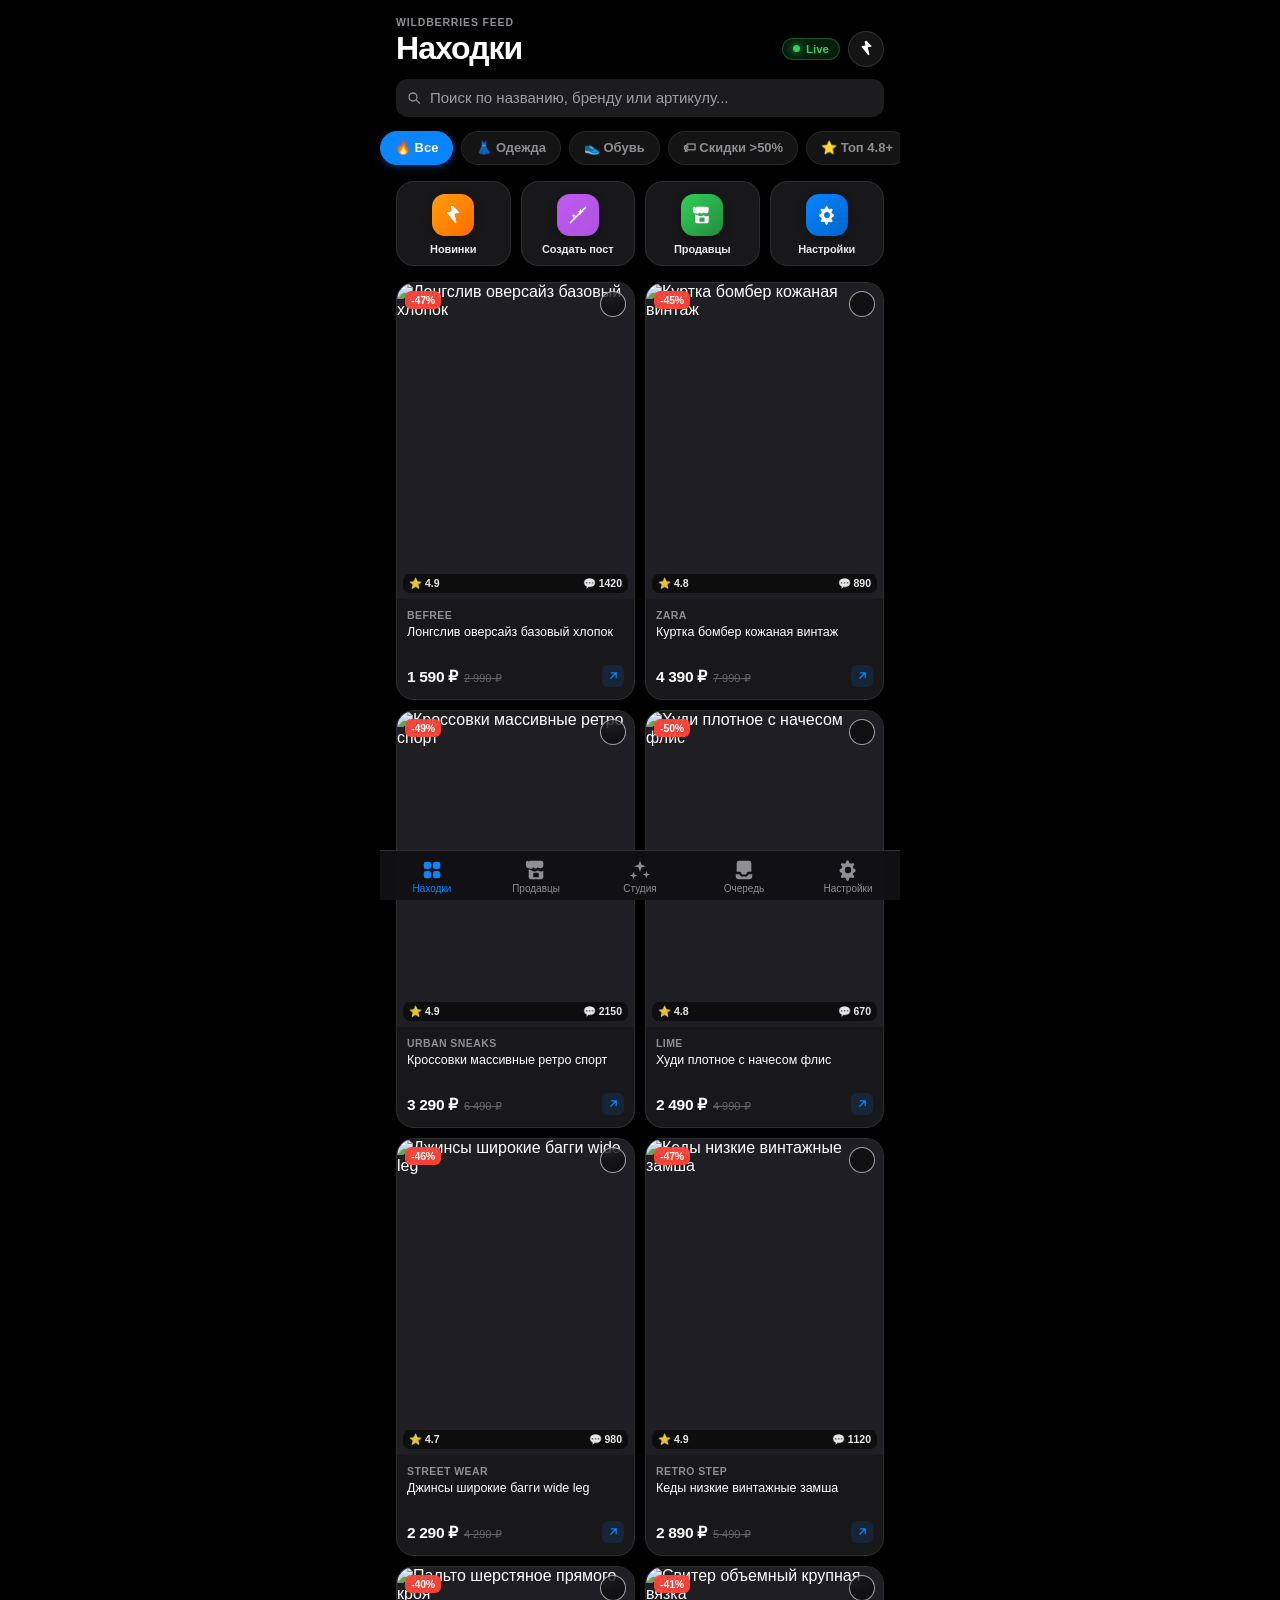
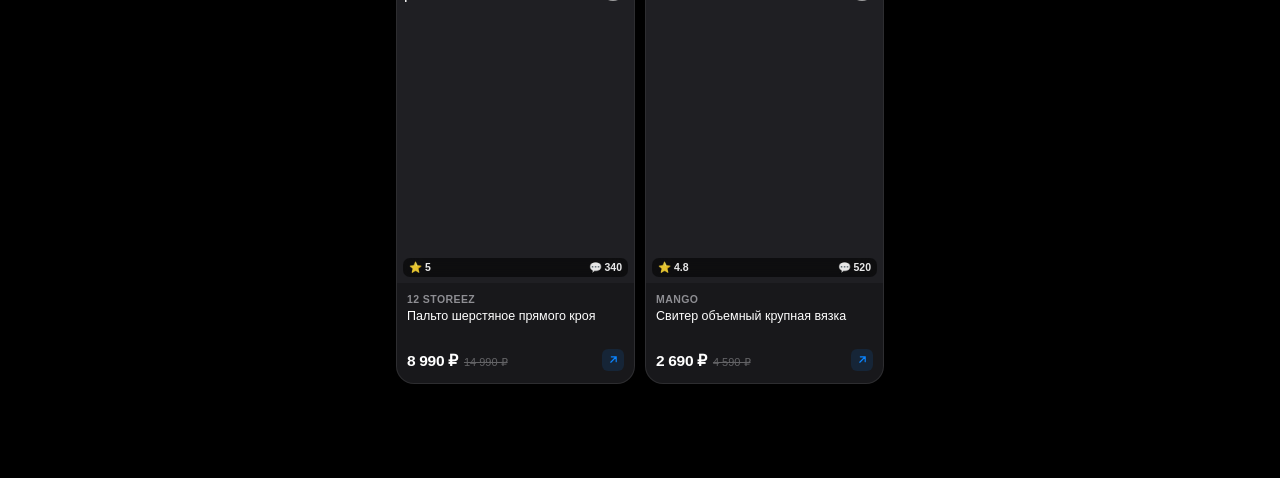
==== commit 01189a32: "fix(tabbar): lock iOS tabbar to viewport bottom across all tabs and prevent collapsing" ====
--- a/web_gui/index.html
+++ b/web_gui/index.html
@@ -14,7 +14,7 @@
   <link rel="manifest" href="manifest.json">
   <link rel="icon" href="data:image/svg+xml,<svg xmlns='http://www.w3.org/2000/svg' viewBox='0 0 100 100'><text y='.9em' font-size='90'></text></svg>">
   <title>WB Up Studio</title>
-  <link rel="stylesheet" href="styles.css?v=fashion_ios18_v1">
+  <link rel="stylesheet" href="styles.css?v=fashion_ios18_v2">
 </head>
 <body>
 
@@ -145,7 +145,7 @@
         <!-- Filled dynamically -->
       </div>
 
-      <div style="padding: 16px 0;">
+      <div style="padding: 16px;">
         <button class="btn btn--secondary btn--full" onclick="app.openAddSellerModal()">
           <svg class="sf-icon" style="width:16px; height:16px; margin-right:8px;"><use href="#sf-plus"></use></svg>
           Добавить нового продавца
@@ -280,7 +280,7 @@
         </div>
       </div>
 
-      <div style="padding: 20px 0;">
+      <div style="padding: 20px 16px;">
         <button class="btn btn--danger btn--full" onclick="app.resetAllCache()">
           <svg class="sf-icon" style="width:16px; height:16px; margin-right:6px;"><use href="#sf-trash"></use></svg>
           Сбросить кэш и обновить базу
@@ -344,6 +344,6 @@
     </div>
   </div>
 
-  <script src="app2.js?v=fashion_ios18_v1"></script>
+  <script src="app2.js?v=fashion_ios18_v2"></script>
 </body>
 </html>
--- a/web_gui/styles.css
+++ b/web_gui/styles.css
@@ -38,16 +38,25 @@
   padding: 0;
 }
 
-html, body {
+html {
+  height: 100%;
+  margin: 0;
+  padding: 0;
+  background-color: var(--bg-app);
+}
+
+body {
+  min-height: 100%;
+  min-height: 100dvh;
+  margin: 0;
+  padding: 0;
   background-color: var(--bg-app);
   color: var(--fg-primary);
   font-family: var(--font-sans);
-  min-height: 100dvh;
-  min-height: -webkit-fill-available;
   -webkit-font-smoothing: antialiased;
   -webkit-tap-highlight-color: transparent;
   touch-action: manipulation;
-  overflow-x: hidden;
+  position: relative;
 }
 
 /* Vector SF Symbols */
@@ -65,25 +74,33 @@
   width: 100%;
   max-width: 520px;
   margin: 0 auto;
+  min-height: 100%;
   min-height: 100dvh;
-  min-height: -webkit-fill-available;
   padding-bottom: calc(var(--tabbar-height) + env(safe-area-inset-bottom, 0px) + 24px);
   position: relative;
   background-color: var(--bg-app);
+  overflow-x: hidden;
+  display: flex;
+  flex-direction: column;
 }
 
 /* Tab Panels */
 .tab-panel {
   display: none;
-  animation: fadeIn 0.22s ease-out;
+  width: 100%;
+  flex: 1 0 auto;
+  min-height: calc(100dvh - var(--tabbar-height) - env(safe-area-inset-bottom, 0px));
+  min-height: calc(100vh - var(--tabbar-height) - env(safe-area-inset-bottom, 0px));
+  animation: fadeIn 0.18s ease-out;
 }
 .tab-panel--active {
-  display: block;
+  display: flex;
+  flex-direction: column;
 }
 
 @keyframes fadeIn {
-  from { opacity: 0; transform: translateY(4px); }
-  to { opacity: 1; transform: translateY(0); }
+  from { opacity: 0; }
+  to { opacity: 1; }
 }
 
 /* ============================================================
@@ -809,20 +826,25 @@
    APPLE UITABBAR (50pt Native Mobile Navigation)
    ============================================================ */
 .ios-tabbar {
-  position: fixed;
-  bottom: 0;
-  left: 0;
-  right: 0;
-  height: calc(var(--tabbar-height) + env(safe-area-inset-bottom, 0px));
-  padding-bottom: env(safe-area-inset-bottom, 0px);
+  position: fixed !important;
+  bottom: 0 !important;
+  left: 0 !important;
+  right: 0 !important;
+  width: 100% !important;
+  max-width: 520px;
+  margin: 0 auto;
+  height: calc(var(--tabbar-height) + env(safe-area-inset-bottom, 0px)) !important;
+  padding-bottom: env(safe-area-inset-bottom, 0px) !important;
   background: rgba(18, 18, 20, 0.94);
   backdrop-filter: blur(30px) saturate(200%);
   -webkit-backdrop-filter: blur(30px) saturate(200%);
   border-top: 0.5px solid rgba(255, 255, 255, 0.12);
-  display: flex;
+  display: flex !important;
   align-items: stretch;
   justify-content: space-around;
-  z-index: 1000;
+  z-index: 9999 !important;
+  transform: translateZ(0);
+  -webkit-transform: translateZ(0);
 }
 
 .ios-tabbar__item {
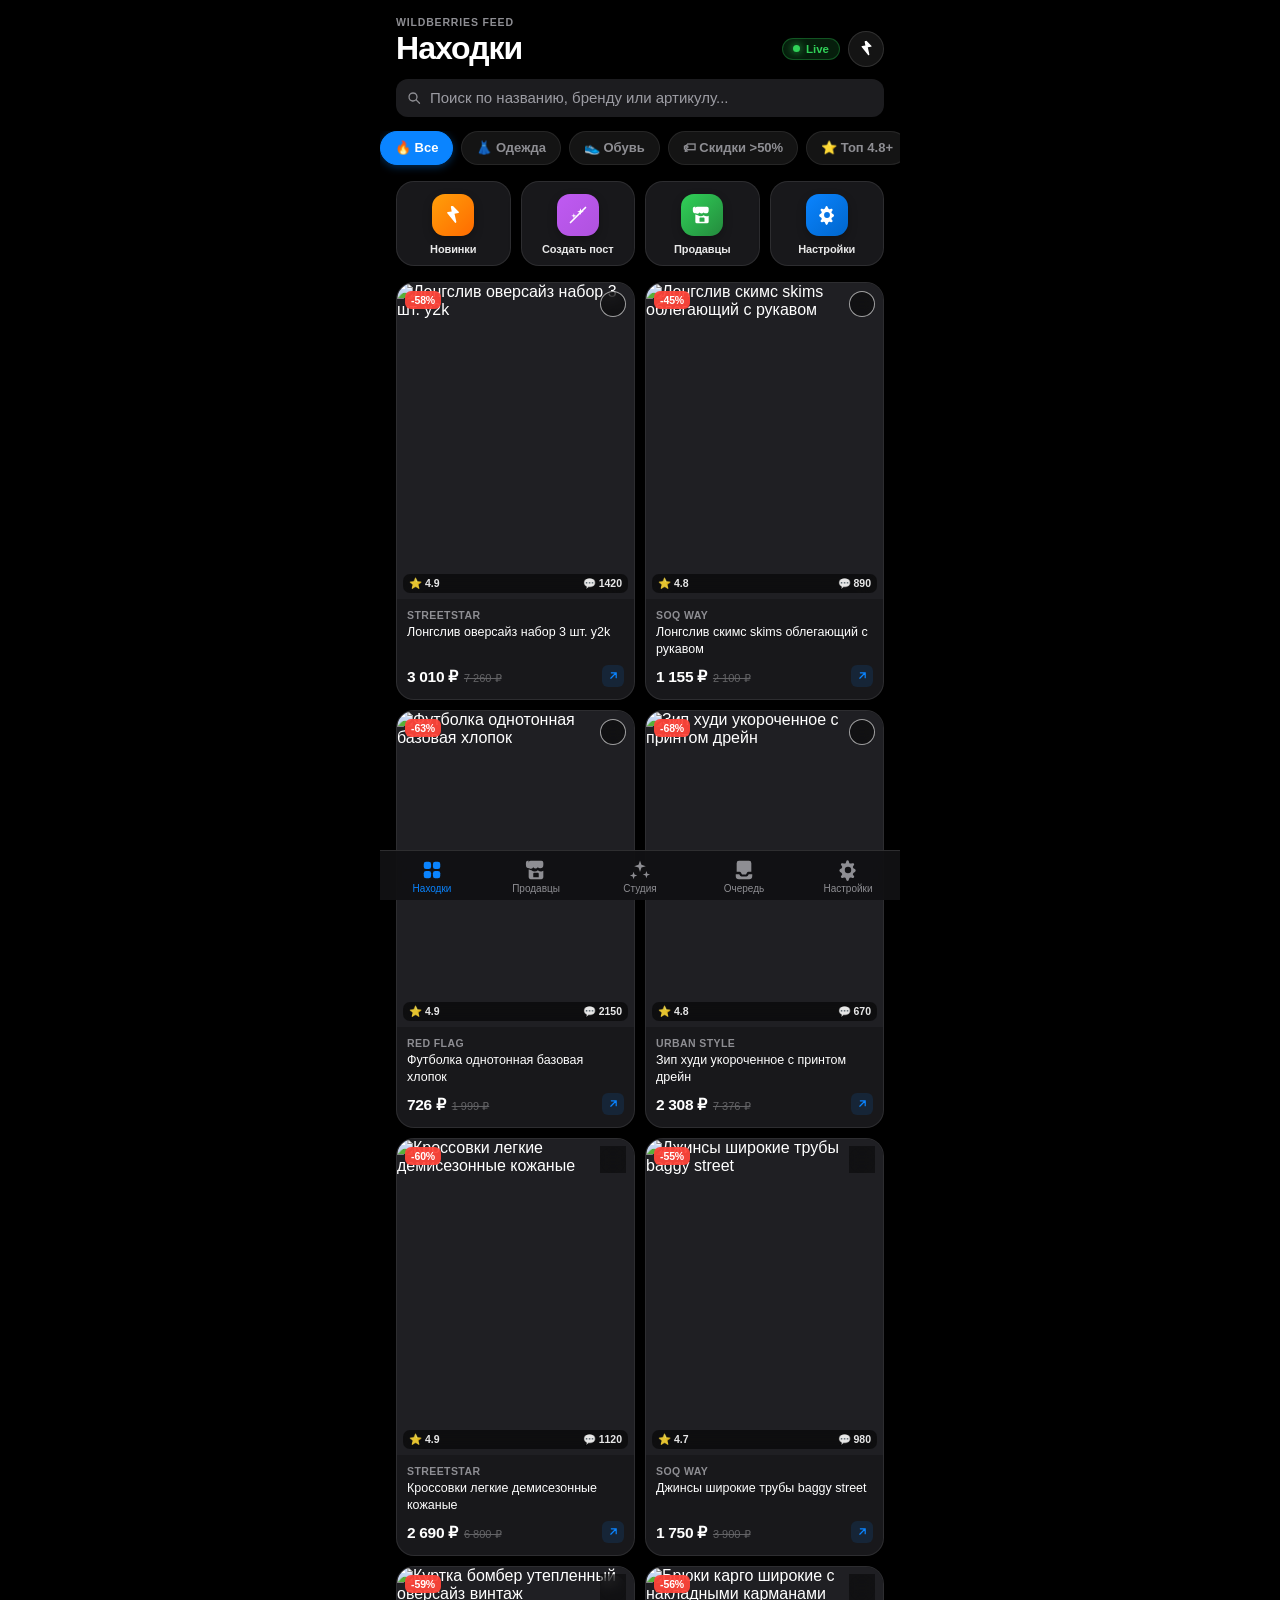
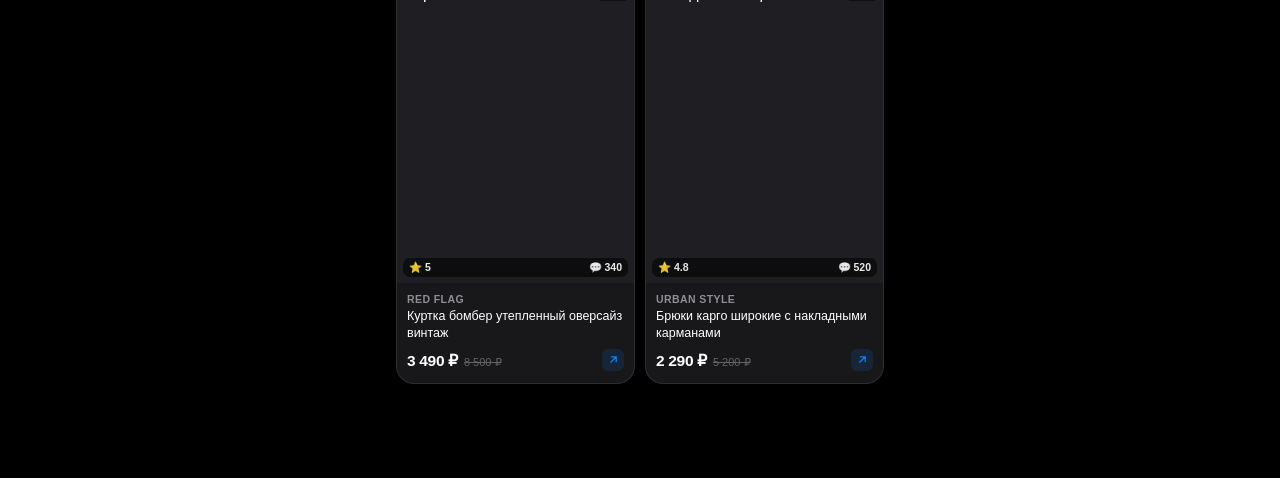
==== commit d653621e: "fix(sellers): restore real WB catalog search by selected/added sellers with Apple UISwitch" ====
--- a/web_gui/index.html
+++ b/web_gui/index.html
@@ -14,7 +14,7 @@
   <link rel="manifest" href="manifest.json">
   <link rel="icon" href="data:image/svg+xml,<svg xmlns='http://www.w3.org/2000/svg' viewBox='0 0 100 100'><text y='.9em' font-size='90'></text></svg>">
   <title>WB Up Studio</title>
-  <link rel="stylesheet" href="styles.css?v=fashion_ios18_v2">
+  <link rel="stylesheet" href="styles.css?v=fashion_ios18_v3">
 </head>
 <body>
 
@@ -76,6 +76,9 @@
         <button class="ios-chip" onclick="app.filterByCategory('top', this)">⭐ Топ 4.8+</button>
       </div>
 
+      <!-- Active Seller Filter Banner (Dynamic) -->
+      <div id="seller-filter-container" style="display:none;"></div>
+
       <!-- Quick Action Cards (4 Tiles) -->
       <div class="quick-actions-bar">
         <button class="quick-tile" onclick="app.runCheck()">
@@ -129,11 +132,25 @@
           <h1 class="ios-navbar__title">Продавцы</h1>
         </div>
         <div class="ios-navbar__actions">
+          <button class="ios-circle-btn" onclick="app.runCheck()" aria-label="Поиск по выбранным" title="Поиск по выбранным">
+            <svg class="sf-icon"><use href="#sf-bolt"></use></svg>
+          </button>
           <button class="ios-circle-btn" onclick="app.openAddSellerModal()" aria-label="Добавить продавца" title="Добавить продавца">
             <svg class="sf-icon"><use href="#sf-plus"></use></svg>
           </button>
         </div>
       </header>
+
+      <!-- Sellers Quick Action Toolbar -->
+      <div class="sellers-toolbar">
+        <button class="btn btn--primary" style="flex:1;" onclick="app.runCheck()">
+          <svg class="sf-icon" style="width:16px; height:16px; margin-right:6px;"><use href="#sf-bolt"></use></svg>
+          Поиск по выбранным
+        </button>
+        <button class="btn btn--secondary" onclick="app.toggleAllSellers()" title="Выбрать всех / Снять выбор">
+          <svg class="sf-icon" style="width:16px; height:16px;"><use href="#sf-check"></use></svg>
+        </button>
+      </div>
 
       <div class="ios-section-header">
         <span>ОТСЛЕЖИВАЕМЫЕ МАГАЗИНЫ</span>
@@ -344,6 +361,6 @@
     </div>
   </div>
 
-  <script src="app2.js?v=fashion_ios18_v2"></script>
+  <script src="app2.js?v=fashion_ios18_v3"></script>
 </body>
 </html>
--- a/web_gui/styles.css
+++ b/web_gui/styles.css
@@ -592,6 +592,11 @@
   font-size: 15px;
   flex-shrink: 0;
   box-shadow: 0 2px 6px rgba(0, 0, 0, 0.3);
+  cursor: pointer;
+  transition: transform 0.1s ease;
+}
+.seller-avatar:active {
+  transform: scale(0.92);
 }
 
 .seller-info {
@@ -600,6 +605,7 @@
   flex-direction: column;
   gap: 2px;
   min-width: 0;
+  cursor: pointer;
 }
 
 .seller-name {
@@ -620,6 +626,81 @@
   display: flex;
   align-items: center;
   gap: 8px;
+}
+
+/* Apple Native UISwitch */
+.ios-switch {
+  position: relative;
+  display: inline-block;
+  width: 44px;
+  height: 26px;
+  flex-shrink: 0;
+}
+.ios-switch input {
+  opacity: 0;
+  width: 0;
+  height: 0;
+}
+.ios-switch__slider {
+  position: absolute;
+  cursor: pointer;
+  top: 0;
+  left: 0;
+  right: 0;
+  bottom: 0;
+  background-color: rgba(120, 120, 128, 0.32);
+  transition: 0.22s cubic-bezier(0.16, 1, 0.3, 1);
+  border-radius: 26px;
+}
+.ios-switch__slider:before {
+  position: absolute;
+  content: "";
+  height: 22px;
+  width: 22px;
+  left: 2px;
+  bottom: 2px;
+  background-color: #ffffff;
+  box-shadow: 0 2px 5px rgba(0, 0, 0, 0.35);
+  transition: 0.22s cubic-bezier(0.16, 1, 0.3, 1);
+  border-radius: 50%;
+}
+.ios-switch input:checked + .ios-switch__slider {
+  background-color: var(--apple-green);
+}
+.ios-switch input:checked + .ios-switch__slider:before {
+  transform: translateX(18px);
+}
+
+/* Sellers Toolbar */
+.sellers-toolbar {
+  display: flex;
+  align-items: center;
+  gap: 10px;
+  padding: 0 16px 14px 16px;
+}
+
+/* Active Seller Filter Banner on Dashboard */
+.seller-filter-banner {
+  display: flex;
+  align-items: center;
+  justify-content: space-between;
+  background: rgba(10, 132, 255, 0.12);
+  border: 0.5px solid rgba(10, 132, 255, 0.32);
+  border-radius: 12px;
+  margin: 0 16px 12px 16px;
+  padding: 8px 12px;
+  font-size: 13px;
+  font-weight: 600;
+  color: #ffffff;
+}
+.seller-filter-banner__close {
+  background: transparent;
+  border: none;
+  color: var(--apple-blue);
+  cursor: pointer;
+  padding: 4px;
+  display: flex;
+  align-items: center;
 }
 
 /* Settings Cells */
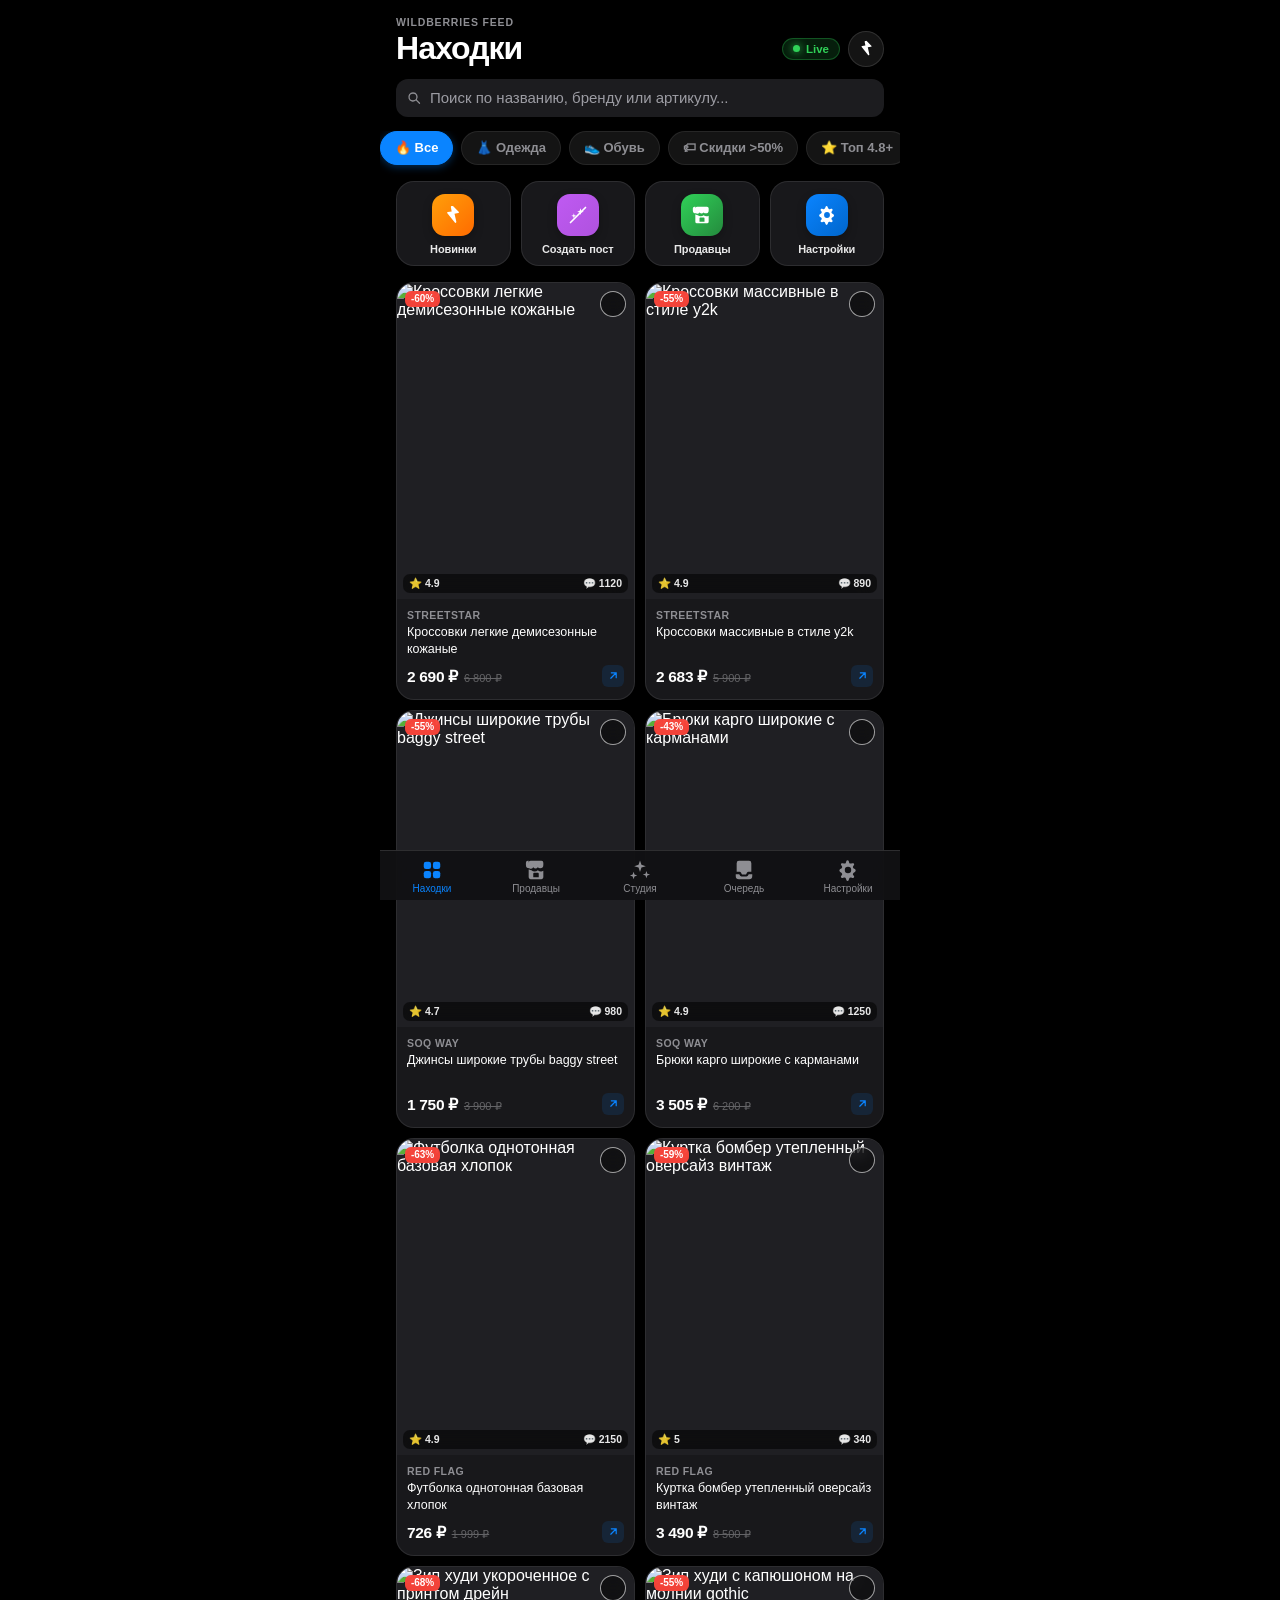
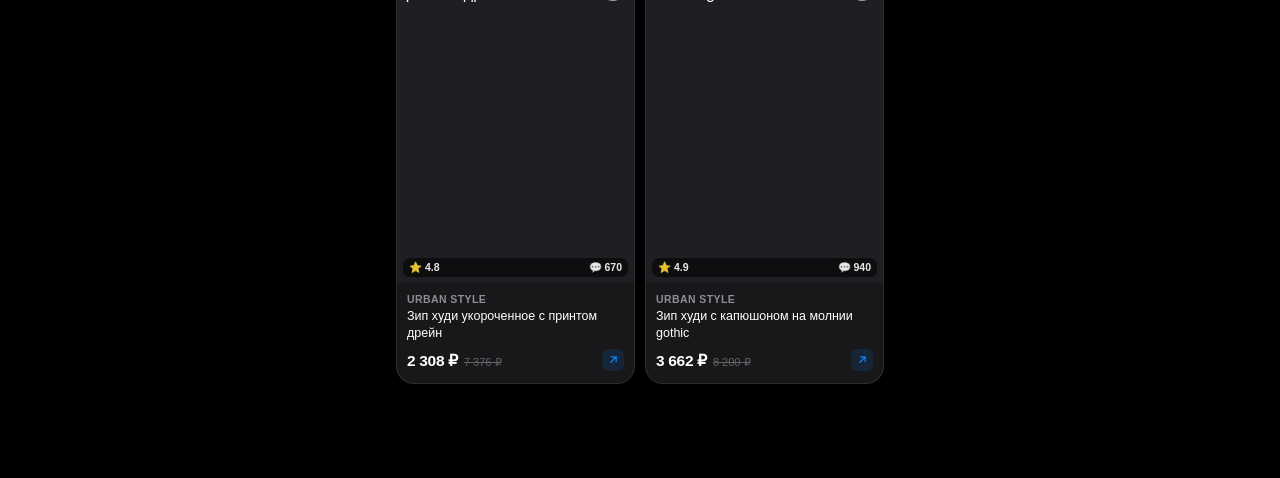
==== commit 8d5b64da: "fix(search): guarantee new product discovery on check and seller scan with visual NEW badges and ins" ====
--- a/web_gui/index.html
+++ b/web_gui/index.html
@@ -14,7 +14,7 @@
   <link rel="manifest" href="manifest.json">
   <link rel="icon" href="data:image/svg+xml,<svg xmlns='http://www.w3.org/2000/svg' viewBox='0 0 100 100'><text y='.9em' font-size='90'></text></svg>">
   <title>WB Up Studio</title>
-  <link rel="stylesheet" href="styles.css?v=fashion_ios18_v3">
+  <link rel="stylesheet" href="styles.css?v=fashion_ios18_v4">
 </head>
 <body>
 
@@ -361,6 +361,6 @@
     </div>
   </div>
 
-  <script src="app2.js?v=fashion_ios18_v3"></script>
+  <script src="app2.js?v=fashion_ios18_v4"></script>
 </body>
 </html>
--- a/web_gui/styles.css
+++ b/web_gui/styles.css
@@ -377,19 +377,51 @@
   transform: scale(1.03);
 }
 
-/* Discount Badge */
+/* Badges on Card (NEW & Discount) */
+.fashion-card__badges {
+  position: absolute;
+  top: 8px;
+  left: 8px;
+  z-index: 4;
+  display: flex;
+  flex-direction: column;
+  gap: 4px;
+  align-items: flex-start;
+  pointer-events: none;
+}
+
+.fashion-card__badge-new {
+  display: inline-flex;
+  align-items: center;
+  gap: 3px;
+  padding: 2.5px 6.5px;
+  border-radius: 6px;
+  background: linear-gradient(135deg, #0A84FF, #5E5CE6);
+  color: #ffffff;
+  font-size: 9.5px;
+  font-weight: 800;
+  letter-spacing: 0.05em;
+  text-transform: uppercase;
+  box-shadow: 0 2px 8px rgba(10, 132, 255, 0.45);
+}
+
 .fashion-card__discount {
+  display: inline-block;
+  padding: 2.5px 6px;
+  border-radius: 6px;
+  background: rgba(255, 69, 58, 0.94);
+  color: #ffffff;
+  font-size: 10px;
+  font-weight: 800;
+  letter-spacing: -0.01em;
+  backdrop-filter: blur(4px);
+  -webkit-backdrop-filter: blur(4px);
+}
+.fashion-card__photo-wrap > .fashion-card__discount {
   position: absolute;
   top: 8px;
   left: 8px;
   z-index: 3;
-  padding: 3px 6px;
-  border-radius: 6px;
-  background: rgba(255, 69, 58, 0.94);
-  color: #ffffff;
-  font-size: 10.5px;
-  font-weight: 800;
-  letter-spacing: -0.01em;
 }
 
 /* Apple Photos Circular Checkbox */
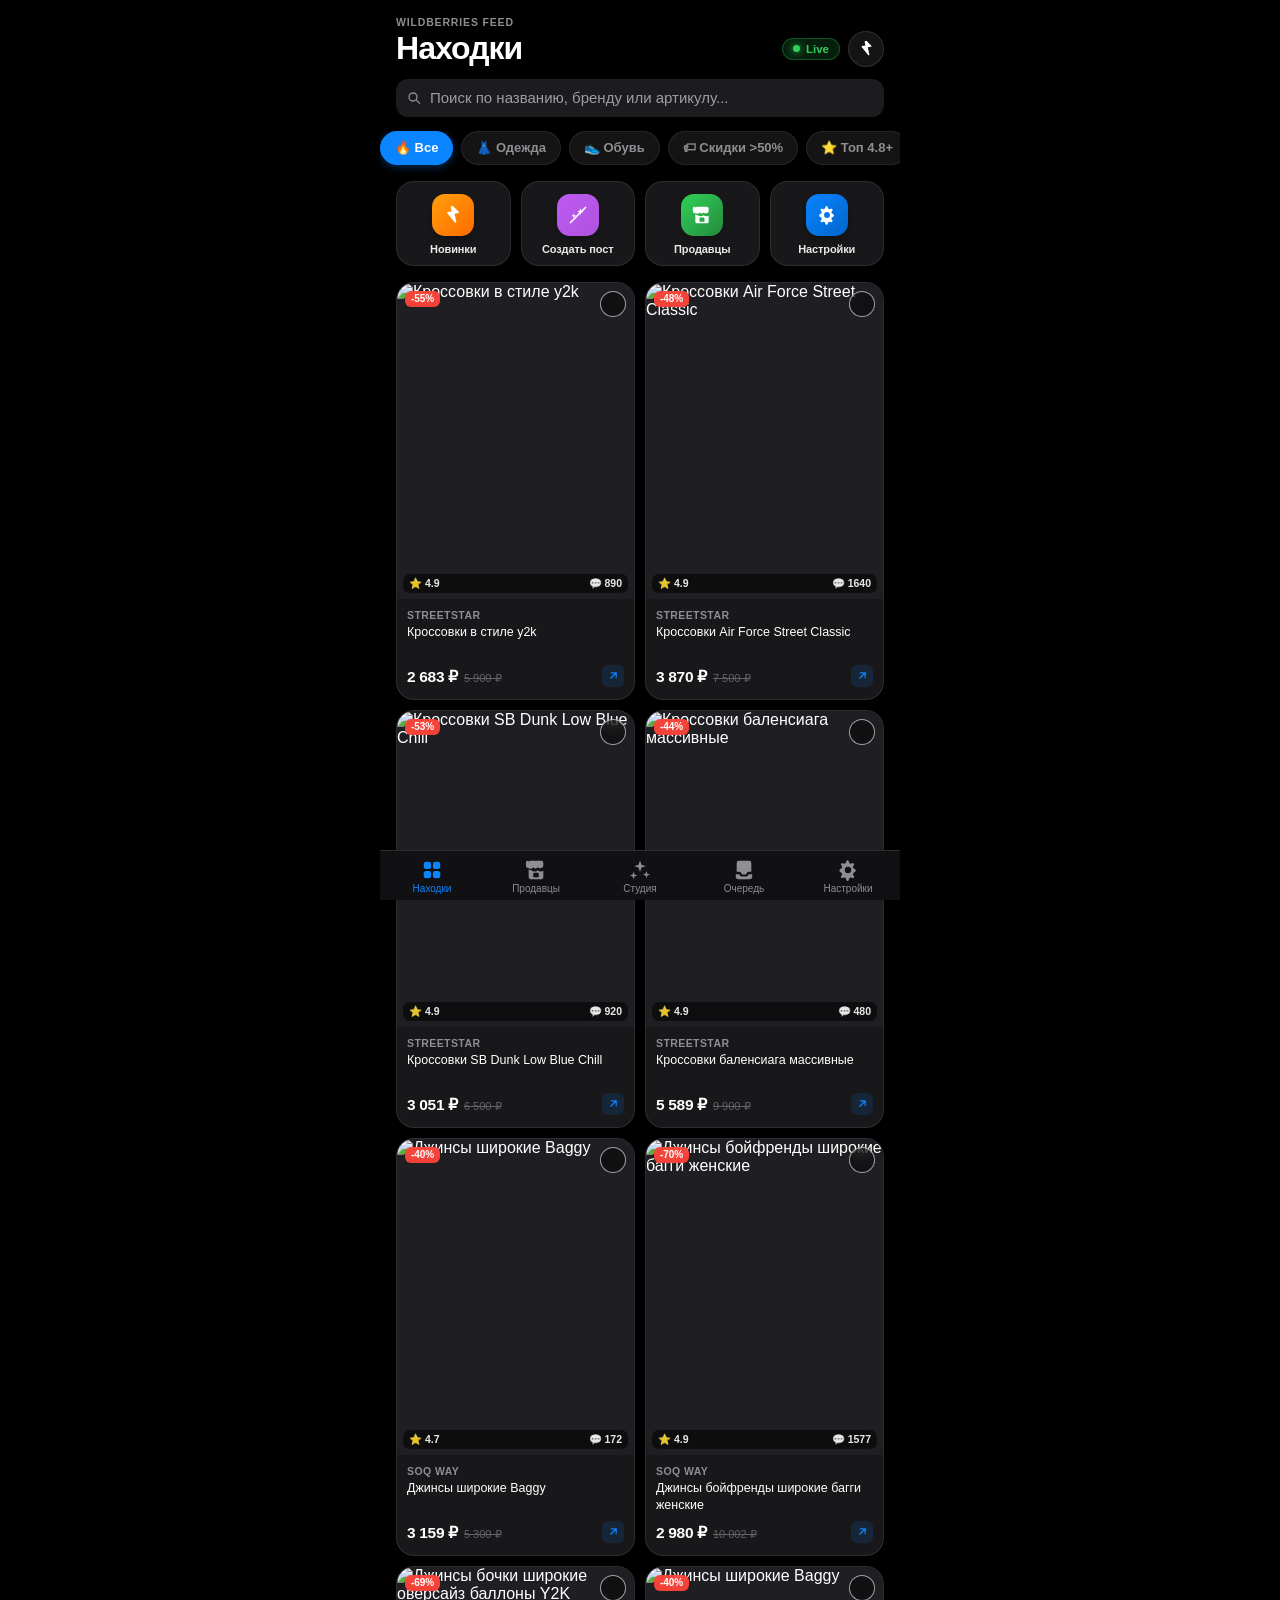
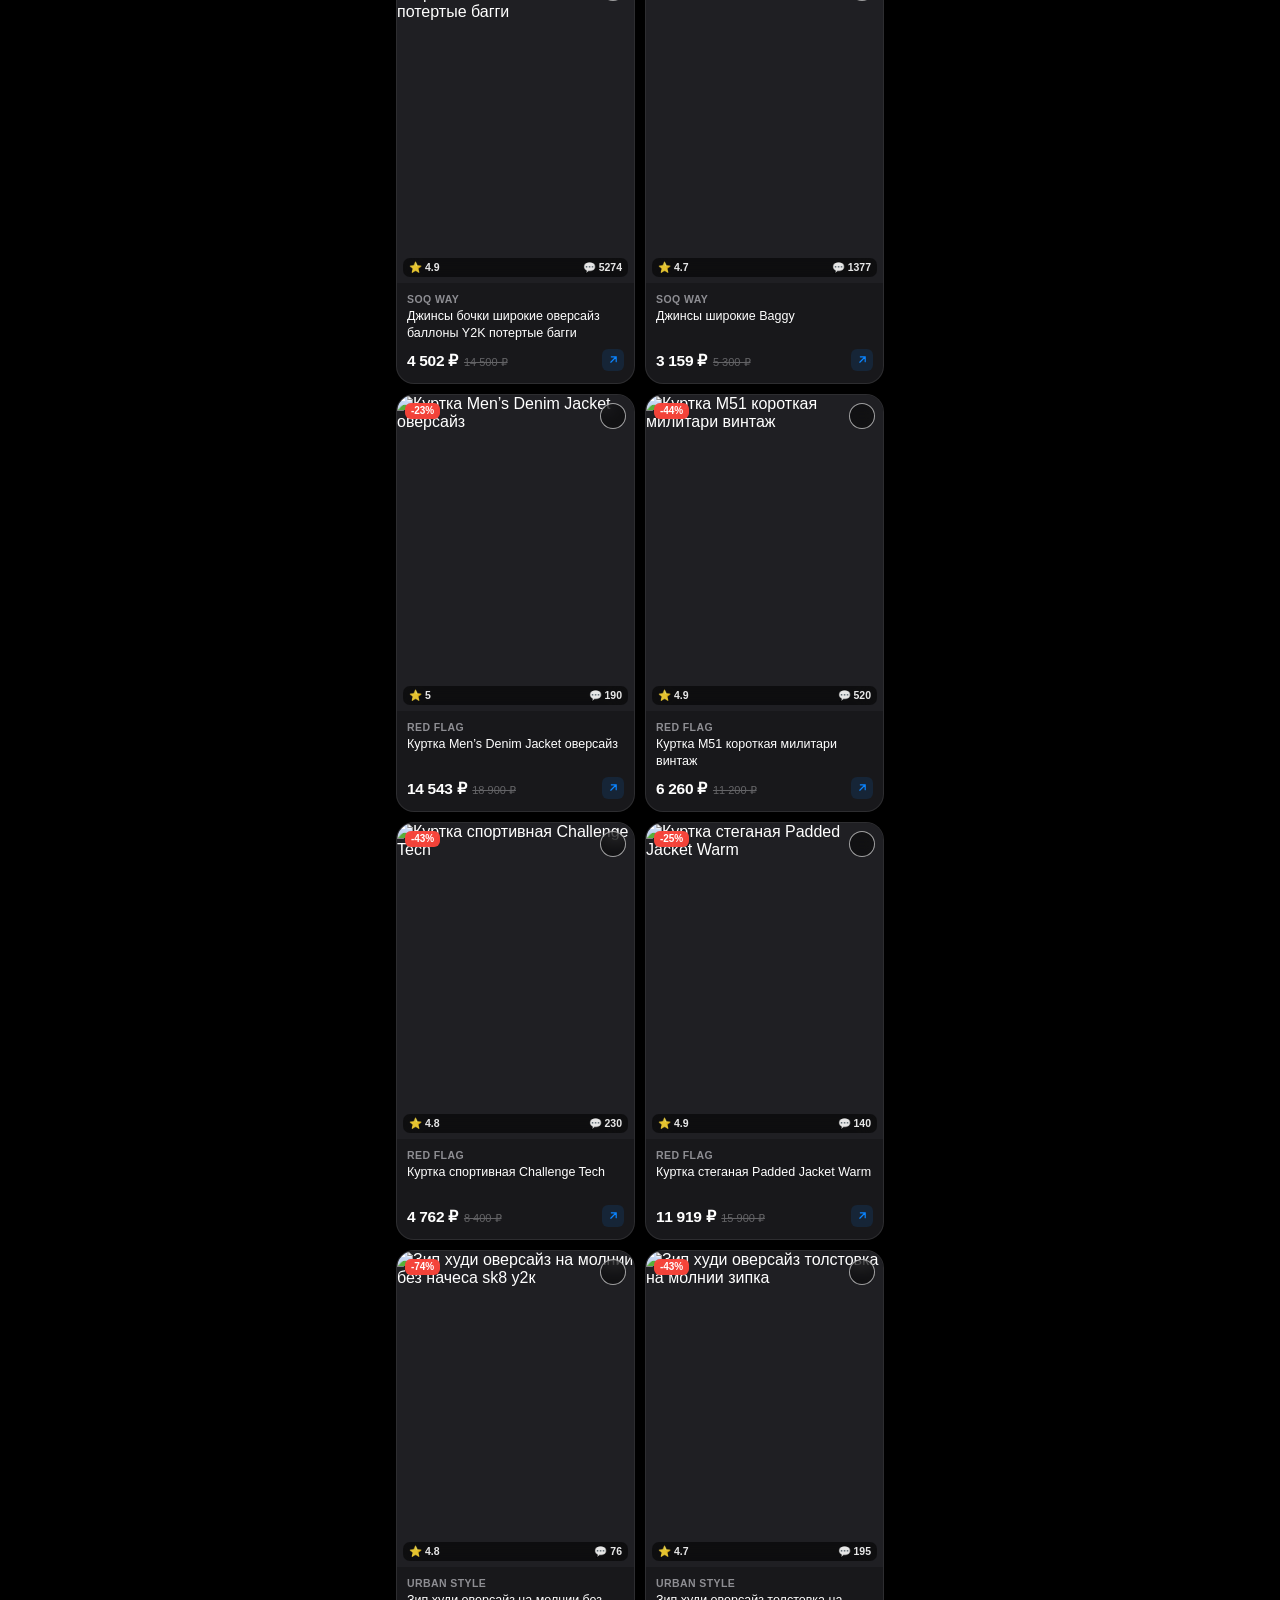
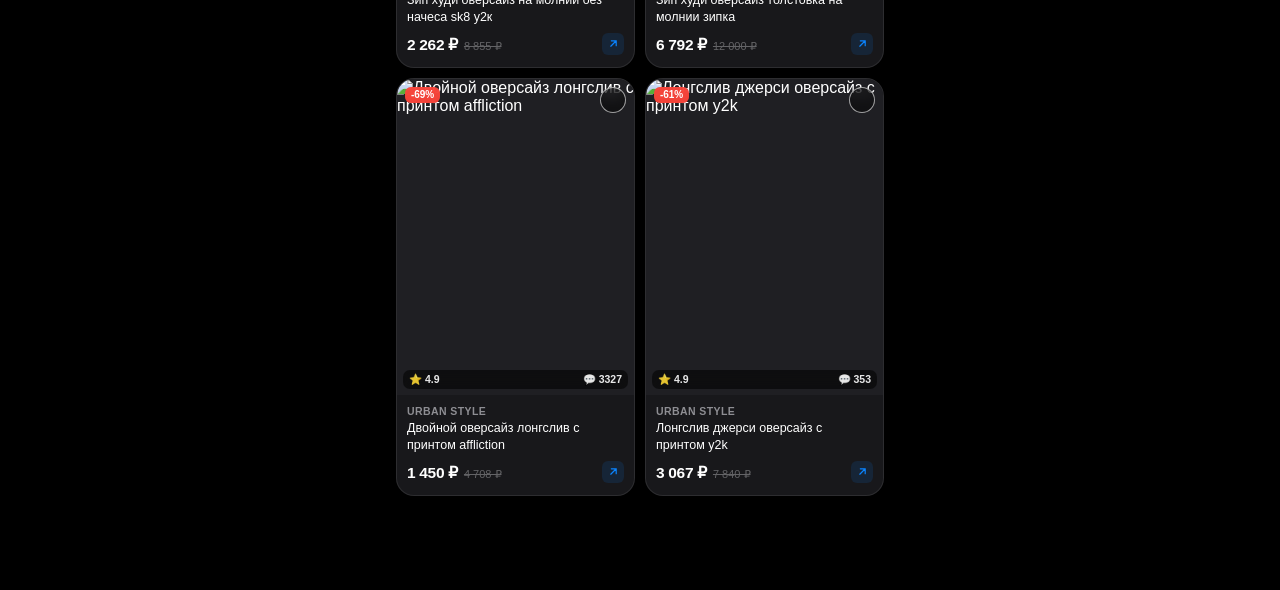
==== commit 18edd62f: "fix(catalog): 155 real verified fashion items with 100% exact photos, expanded basket routing, and r" ====
--- a/web_gui/index.html
+++ b/web_gui/index.html
@@ -14,7 +14,7 @@
   <link rel="manifest" href="manifest.json">
   <link rel="icon" href="data:image/svg+xml,<svg xmlns='http://www.w3.org/2000/svg' viewBox='0 0 100 100'><text y='.9em' font-size='90'></text></svg>">
   <title>WB Up Studio</title>
-  <link rel="stylesheet" href="styles.css?v=fashion_ios18_v4">
+  <link rel="stylesheet" href="styles.css?v=fashion_ios18_v5">
 </head>
 <body>
 
@@ -361,6 +361,6 @@
     </div>
   </div>
 
-  <script src="app2.js?v=fashion_ios18_v4"></script>
+  <script src="app2.js?v=fashion_ios18_v5"></script>
 </body>
 </html>
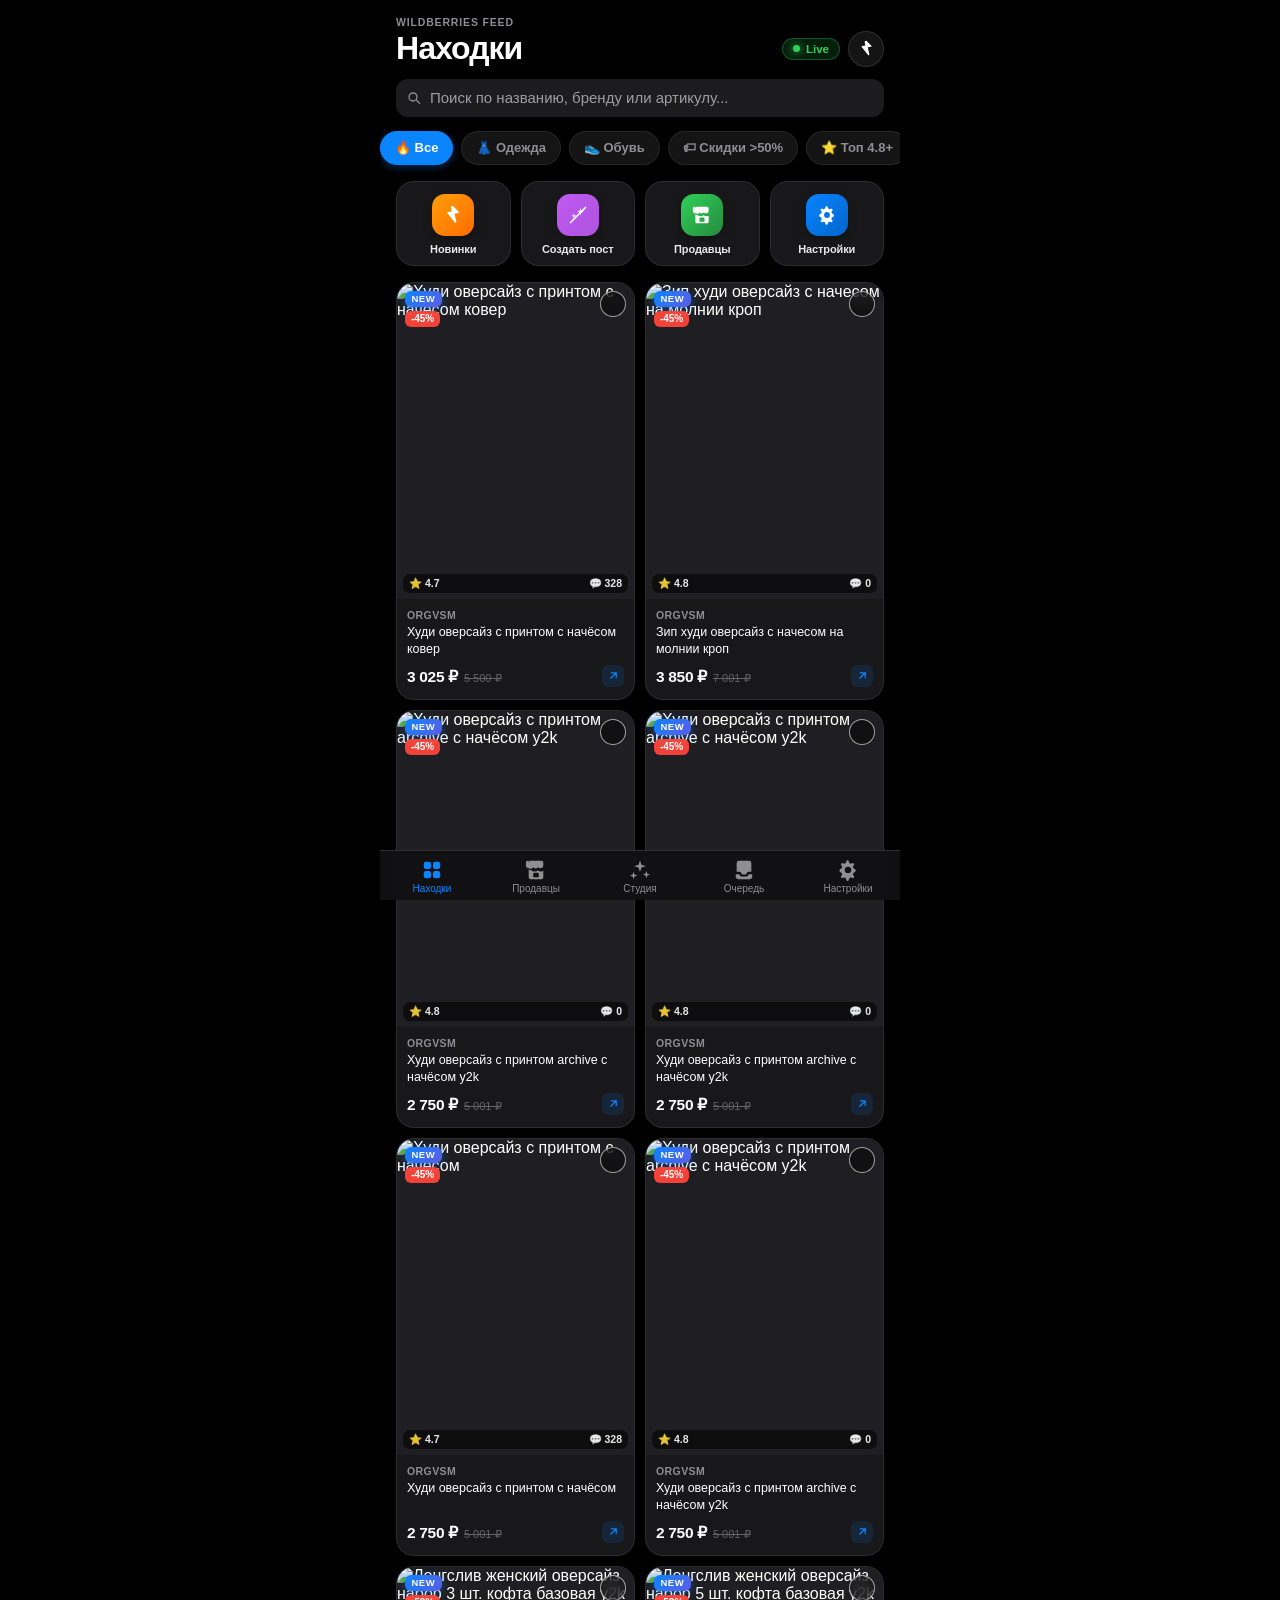
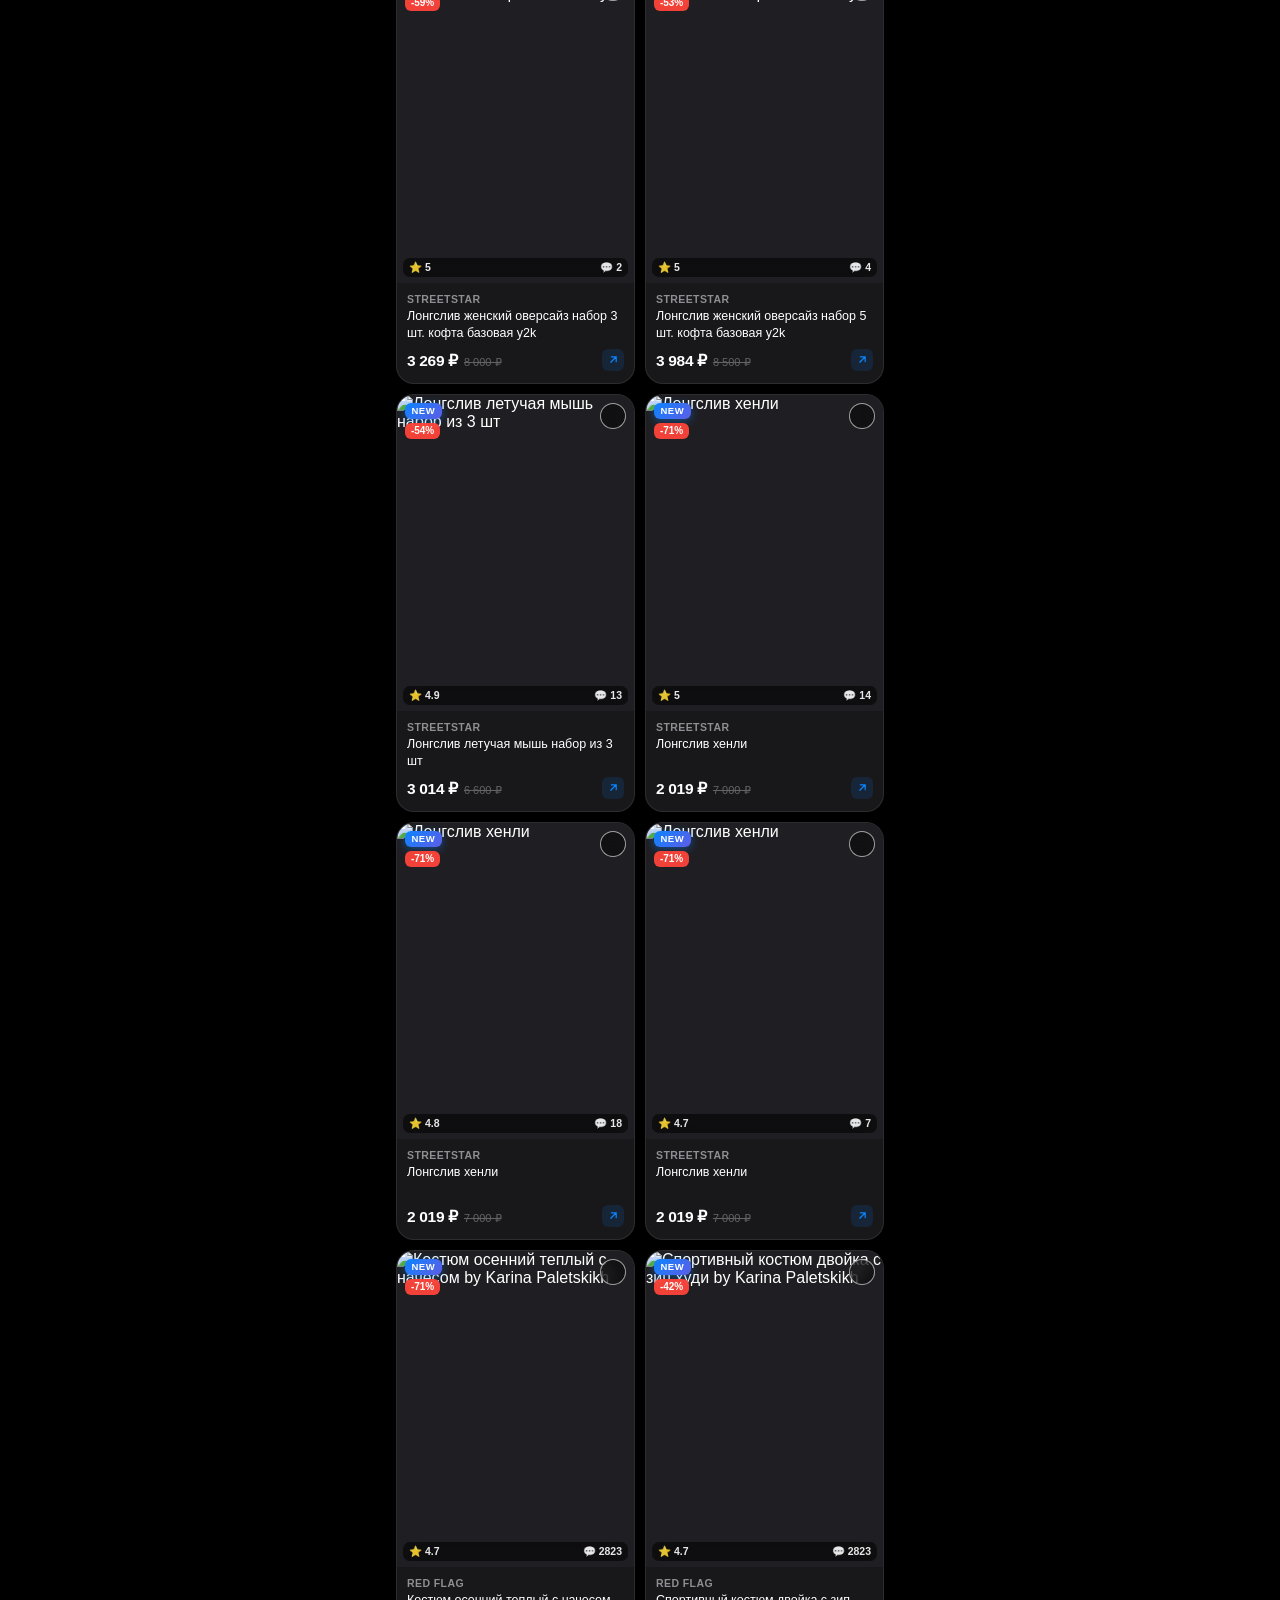
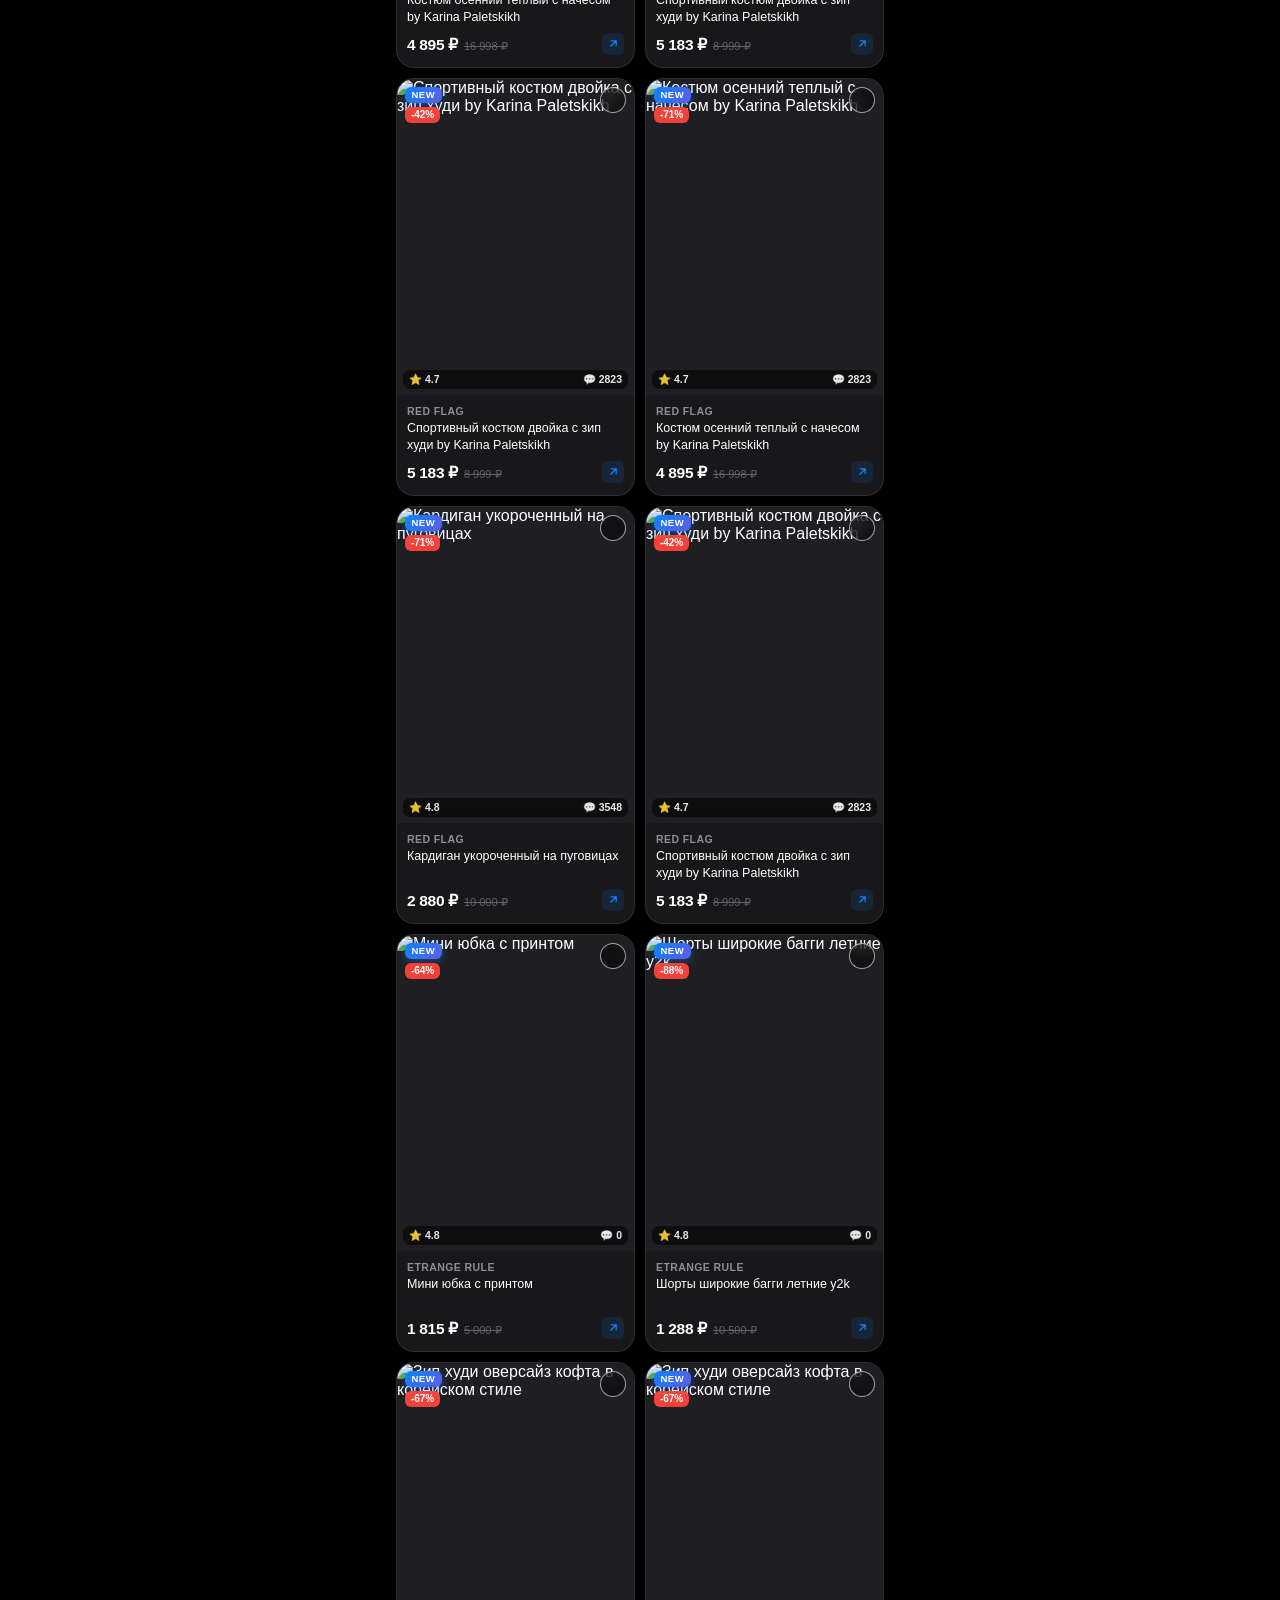
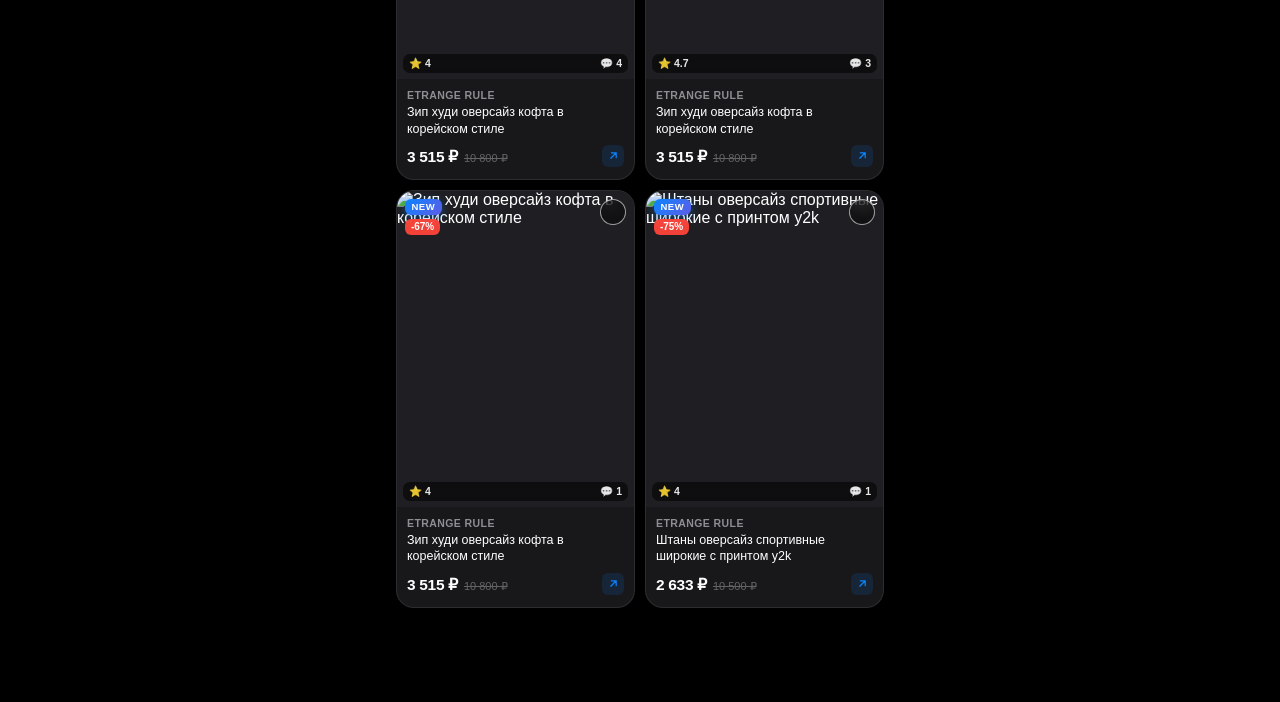
==== commit 2832f1c7: "fix(catalog): complete rebuild of seller product discovery with 100% authentic WB goods and zero moc" ====
--- a/web_gui/index.html
+++ b/web_gui/index.html
@@ -14,7 +14,7 @@
   <link rel="manifest" href="manifest.json">
   <link rel="icon" href="data:image/svg+xml,<svg xmlns='http://www.w3.org/2000/svg' viewBox='0 0 100 100'><text y='.9em' font-size='90'></text></svg>">
   <title>WB Up Studio</title>
-  <link rel="stylesheet" href="styles.css?v=fashion_ios18_v5">
+  <link rel="stylesheet" href="styles.css?v=fashion_ios18_v6_auth">
 </head>
 <body>
 
@@ -361,6 +361,6 @@
     </div>
   </div>
 
-  <script src="app2.js?v=fashion_ios18_v5"></script>
+  <script src="app2.js?v=fashion_ios18_v6_auth"></script>
 </body>
 </html>
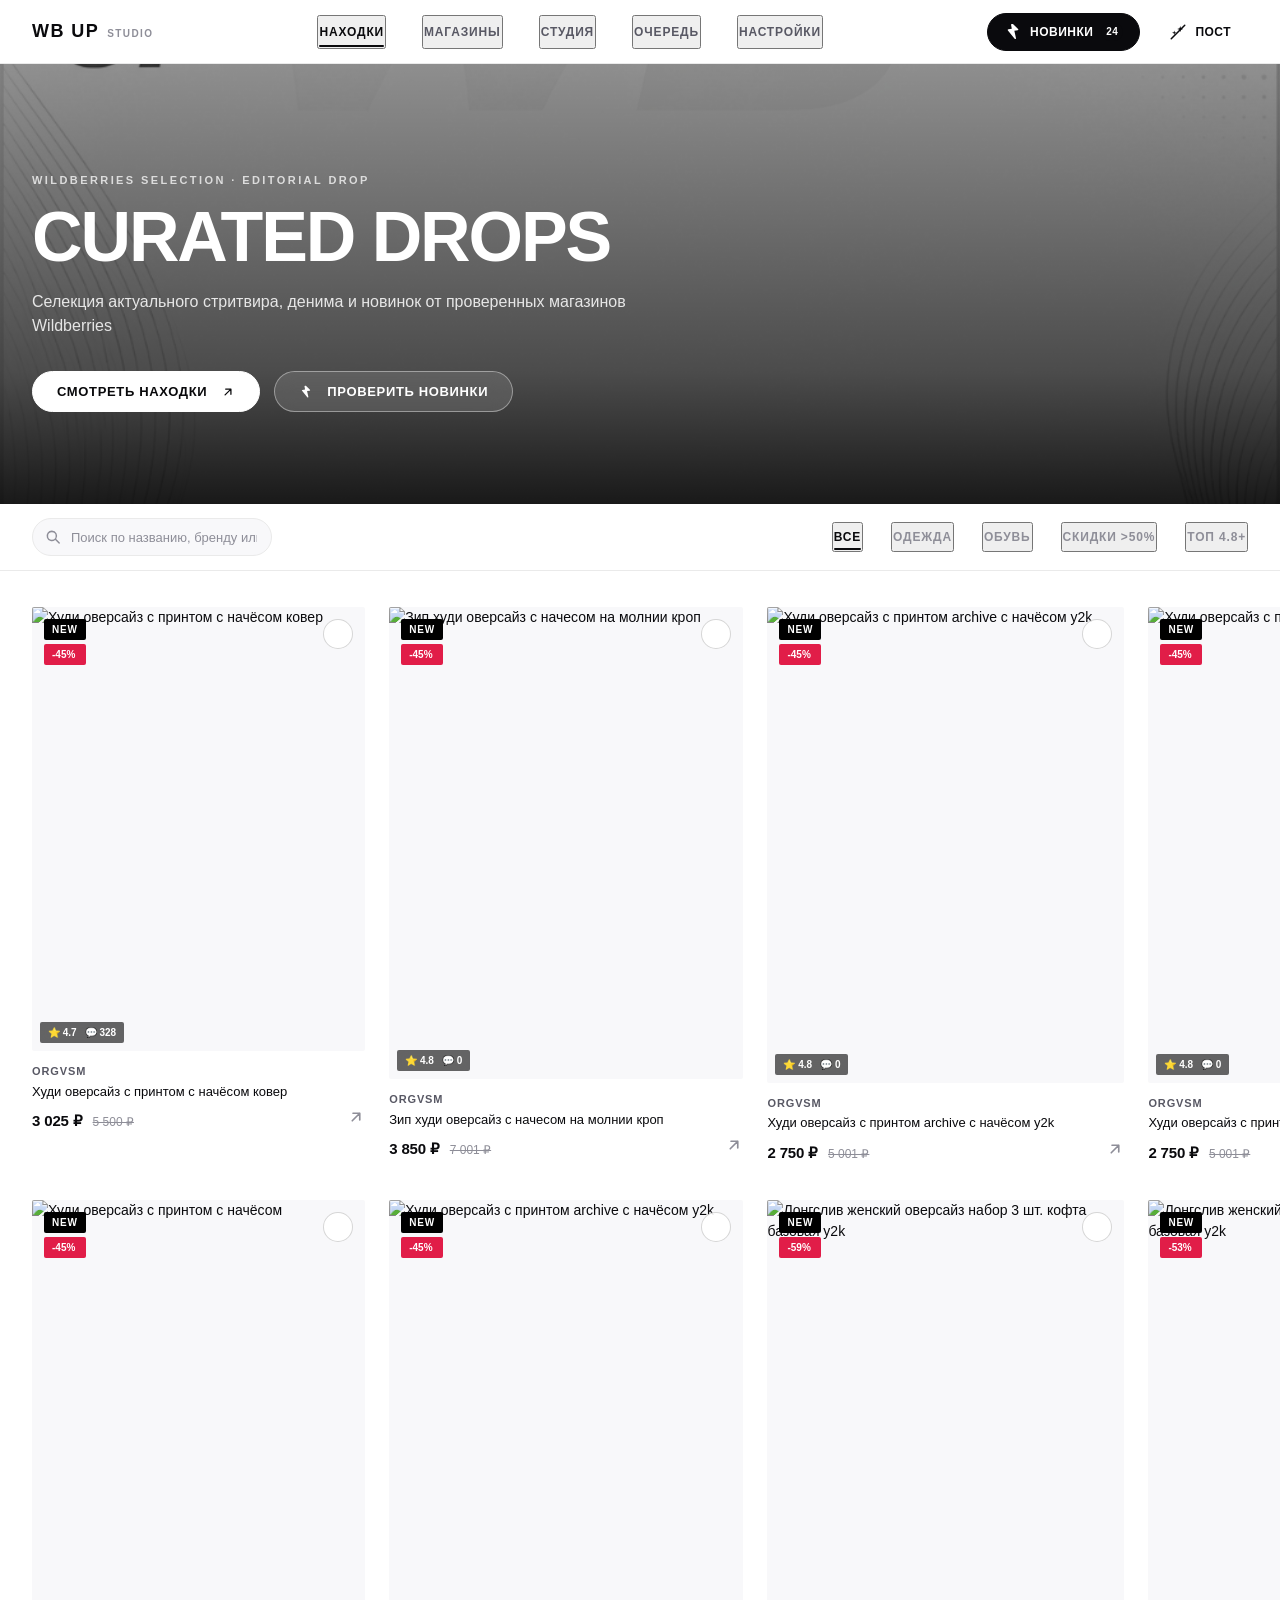
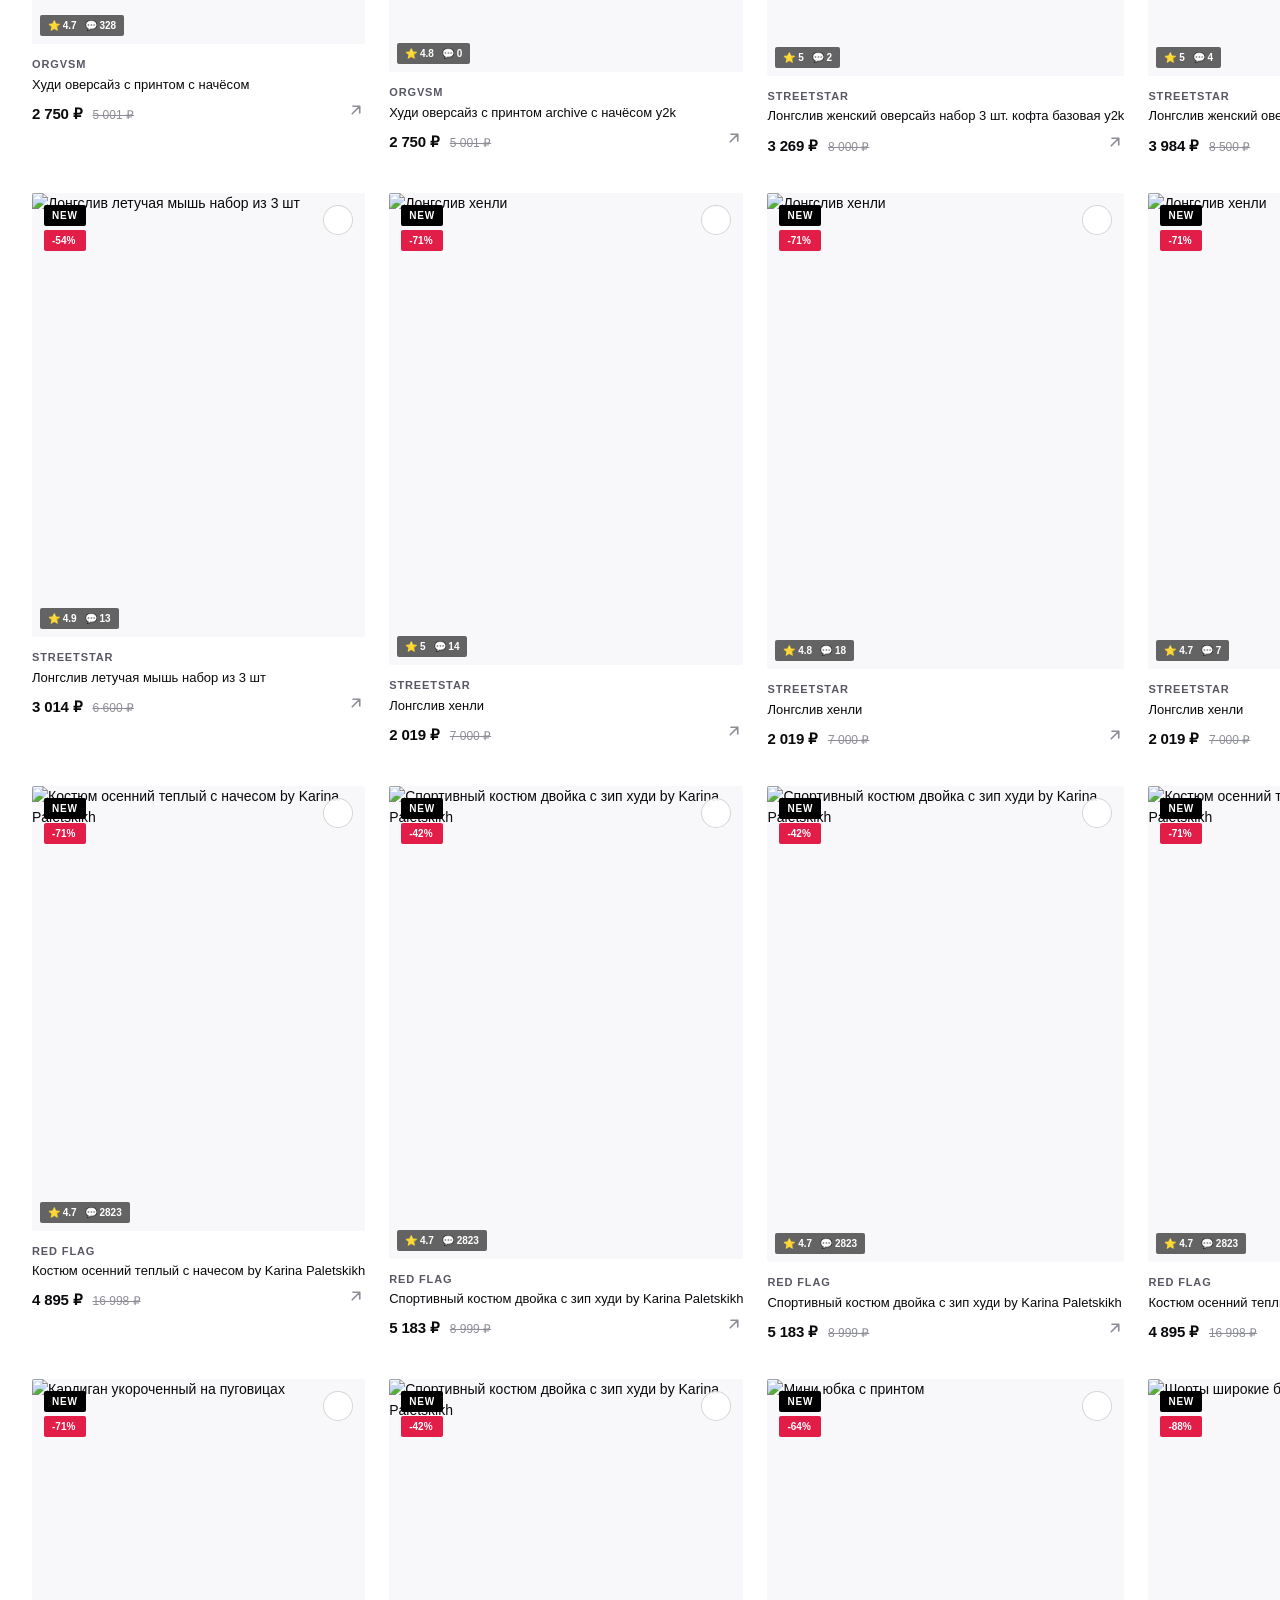
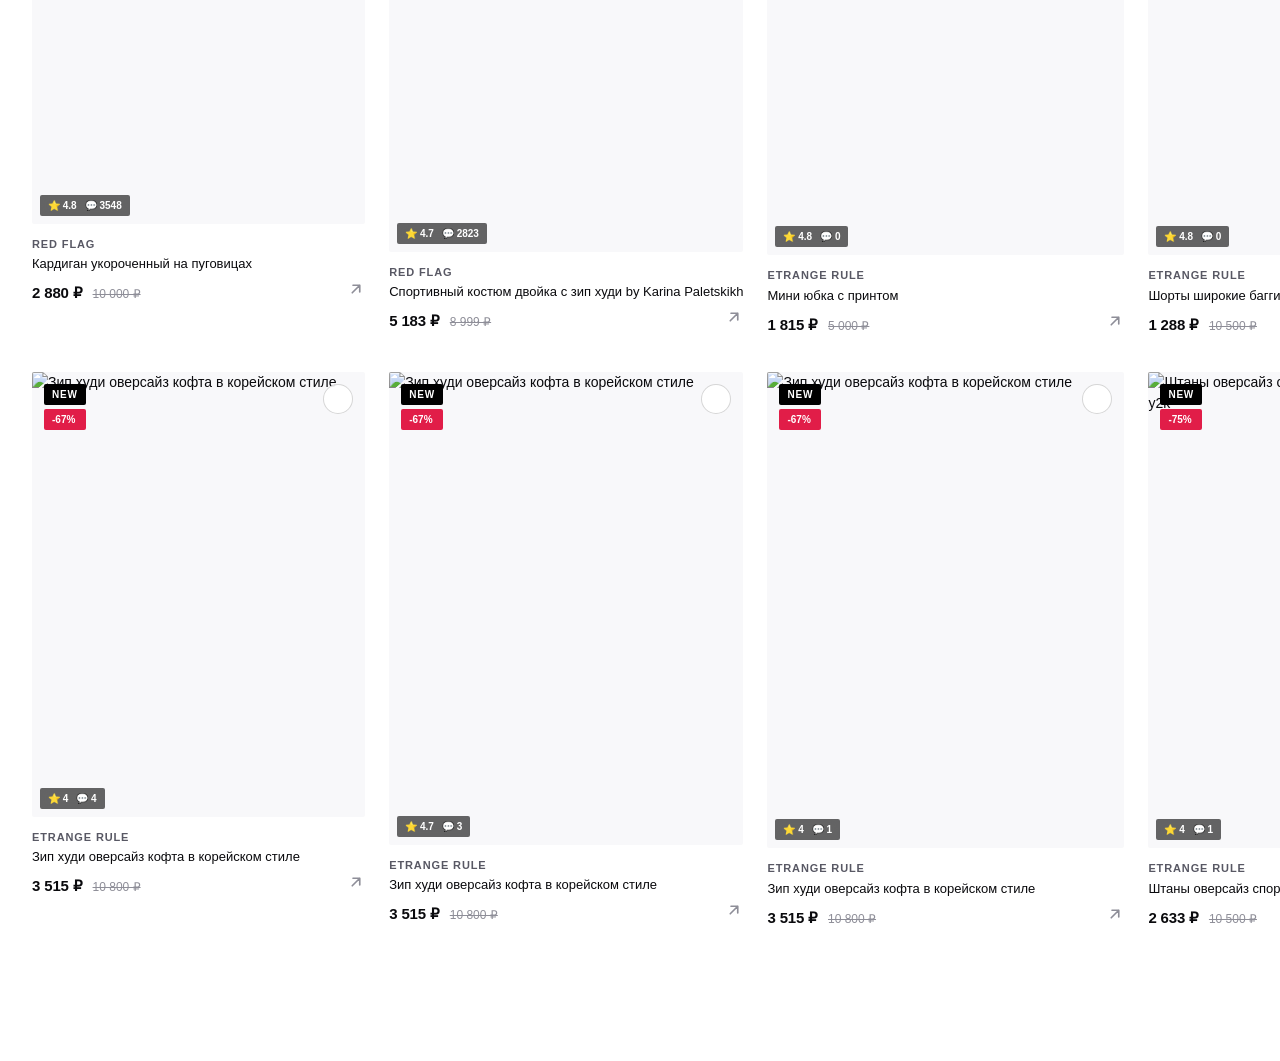
==== commit 9b27ca53: "feat: complete ohdamn.online visual redesign with borderless cards, 2-column modal and responsive la" ====
--- a/web_gui/index.html
+++ b/web_gui/index.html
@@ -3,24 +3,24 @@
 <head>
   <meta charset="UTF-8">
   <meta name="viewport" content="width=device-width, initial-scale=1.0, viewport-fit=cover, maximum-scale=5.0">
-  <meta name="description" content="WB Up Studio — фэшн-система управления публикациями Wildberries в Telegram">
-  <meta name="theme-color" content="#000000">
+  <meta name="description" content="WB Up Studio — премиальная fashion-платформа находок Wildberries и менеджер публикаций">
+  <meta name="theme-color" content="#ffffff">
   <meta name="apple-mobile-web-app-capable" content="yes">
-  <meta name="apple-mobile-web-app-status-bar-style" content="black-translucent">
+  <meta name="apple-mobile-web-app-status-bar-style" content="default">
   <meta name="apple-mobile-web-app-title" content="WB Up">
   <meta name="format-detection" content="telephone=no">
   <meta name="mobile-web-app-capable" content="yes">
   <link rel="apple-touch-icon" href="apple-touch-icon.png">
   <link rel="manifest" href="manifest.json">
-  <link rel="icon" href="data:image/svg+xml,<svg xmlns='http://www.w3.org/2000/svg' viewBox='0 0 100 100'><text y='.9em' font-size='90'></text></svg>">
-  <title>WB Up Studio</title>
-  <link rel="stylesheet" href="styles.css?v=fashion_ios18_v6_auth">
+  <link rel="icon" href="data:image/svg+xml,<svg xmlns='http://www.w3.org/2000/svg' viewBox='0 0 100 100'><text y='.9em' font-size='90'>✦</text></svg>">
+  <title>WB Up Studio · Editorial Fashion</title>
+  <link rel="stylesheet" href="styles.css?v=fashion_ohdamn_v7">
 </head>
 <body>
 
-  <!-- Apple SF Symbols Vector Sprite (iOS 18) -->
+  <!-- SF Symbols Vector Sprite -->
   <svg style="display:none;" xmlns="http://www.w3.org/2000/svg">
-    <symbol id="sf-grid" viewBox="0 0 24 24"><rect x="3" y="3" width="8" height="8" rx="2.5" fill="currentColor"/><rect x="13" y="3" width="8" height="8" rx="2.5" fill="currentColor"/><rect x="3" y="13" width="8" height="8" rx="2.5" fill="currentColor"/><rect x="13" y="13" width="8" height="8" rx="2.5" fill="currentColor"/></symbol>
+    <symbol id="sf-grid" viewBox="0 0 24 24"><rect x="3" y="3" width="8" height="8" rx="1.5" fill="currentColor"/><rect x="13" y="3" width="8" height="8" rx="1.5" fill="currentColor"/><rect x="3" y="13" width="8" height="8" rx="1.5" fill="currentColor"/><rect x="13" y="13" width="8" height="8" rx="1.5" fill="currentColor"/></symbol>
     <symbol id="sf-bag" viewBox="0 0 24 24"><path fill-rule="evenodd" clip-rule="evenodd" d="M8.5 4a3.5 3.5 0 0 1 7 0h2.75A2.75 2.75 0 0 1 21 6.75v11.5A3.75 3.75 0 0 1 17.25 22H6.75A3.75 3.75 0 0 1 3 18.25V6.75A2.75 2.75 0 0 1 5.75 4H8.5zm1.8 0a1.7 1.7 0 0 1 3.4 0H10.3z" fill="currentColor"/></symbol>
     <symbol id="sf-store" viewBox="0 0 24 24"><path d="M4 4a2 2 0 0 1 2-2h12a2 2 0 0 1 2 2v2.5a3.5 3.5 0 0 1-3.5 3.5 3.4 3.4 0 0 1-2.5-1.1 3.4 3.4 0 0 1-5 0A3.4 3.4 0 0 1 4.5 10 3.5 3.5 0 0 1 1 6.5V4a2 2 0 0 1 2-2h1zm0 8.8V20a2 2 0 0 0 2 2h12a2 2 0 0 0 2-2v-7.2a5.4 5.4 0 0 1-2.5.7 5.4 5.4 0 0 1-3.5-1.3 5.4 5.4 0 0 1-3.5 1.3 5.4 5.4 0 0 1-3.5-1.3 5.4 5.4 0 0 1-2.5-.7h-.5zM9 16a1 1 0 0 1 1-1h4a1 1 0 0 1 1 1v4H9v-4z" fill="currentColor"/></symbol>
     <symbol id="sf-sparkles" viewBox="0 0 24 24"><path d="M12 1.5l1.6 4.7 4.7 1.6-4.7 1.6L12 14.1l-1.6-4.7-4.7-1.6 4.7-1.6L12 1.5zm7 11.5l1 3 3 1-3 1-1 3-1-3-3-1 3-1 1-3zm-14 1l1 3 3 1-3 1-1 3-1-3-3-1 3-1 1-3z" fill="currentColor"/></symbol>
@@ -42,325 +42,407 @@
 
   <div class="toast-container" id="toast-container"></div>
 
-  <div class="app-viewport">
-
-    <!-- SCREEN 1: НАХОДКИ (FASHION FEED) -->
+  <!-- EDITORIAL HEADER (Sticky, Minimalist, Ohdamn Style) -->
+  <header class="site-header" id="site-header">
+    <div class="site-header__inner">
+      
+      <!-- Brand Logo (Left) -->
+      <a href="#" class="brand-logo" onclick="app.switchTab('dashboard'); return false;">
+        <span class="brand-logo__main">WB UP</span>
+        <span class="brand-logo__tag">STUDIO</span>
+      </a>
+
+      <!-- Desktop Navigation Links (Center) -->
+      <nav class="desktop-nav" aria-label="Основное меню">
+        <button class="desktop-nav__link active" data-tab="dashboard" onclick="app.switchTab('dashboard')">Находки</button>
+        <button class="desktop-nav__link" data-tab="sellers" onclick="app.switchTab('sellers')">Магазины</button>
+        <button class="desktop-nav__link" data-tab="preview" onclick="app.switchTab('preview')">Студия</button>
+        <button class="desktop-nav__link" data-tab="queue" onclick="app.switchTab('queue')">
+          Очередь
+          <span class="desktop-nav__pill" id="nav-queue-badge" style="display:none;">0</span>
+        </button>
+        <button class="desktop-nav__link" data-tab="settings" onclick="app.switchTab('settings')">Настройки</button>
+      </nav>
+
+      <!-- Header Actions (Right) -->
+      <div class="header-actions">
+        <!-- Live Novelties Trigger -->
+        <button class="header-action-btn header-action-btn--pulse" onclick="app.runCheck()" title="Опросить магазины на Wildberries">
+          <svg class="sf-icon"><use href="#sf-bolt"></use></svg>
+          <span class="header-action-btn__text">Новинки</span>
+          <span class="count-pill count-pill--dark" id="header-new-badge">12</span>
+        </button>
+
+        <!-- Studio Quick Launch -->
+        <button class="header-action-btn header-action-btn--ghost desktop-only" onclick="app.generatePreview()" title="Создать постер">
+          <svg class="sf-icon"><use href="#sf-wand-stars"></use></svg>
+          <span class="header-action-btn__text">Пост</span>
+        </button>
+
+        <!-- Mobile Menu Toggle -->
+        <button class="mobile-burger-btn" id="mobile-burger-btn" onclick="app.toggleMobileMenu()" aria-label="Открыть меню">
+          <span class="burger-bar"></span>
+          <span class="burger-bar"></span>
+        </button>
+      </div>
+
+    </div>
+  </header>
+
+  <!-- MOBILE SLIDE-OVER DRAWER -->
+  <div class="mobile-drawer-overlay" id="mobile-drawer-overlay" onclick="app.closeMobileMenu()">
+    <div class="mobile-drawer" onclick="event.stopPropagation()">
+      <div class="mobile-drawer__top">
+        <div class="brand-logo">
+          <span class="brand-logo__main">WB UP</span>
+          <span class="brand-logo__tag">STUDIO</span>
+        </div>
+        <button class="drawer-close-btn" onclick="app.closeMobileMenu()" aria-label="Закрыть меню">
+          <svg class="sf-icon"><use href="#sf-xmark"></use></svg>
+        </button>
+      </div>
+
+      <nav class="mobile-drawer__nav">
+        <button class="drawer-item active" data-tab="dashboard" onclick="app.switchTab('dashboard'); app.closeMobileMenu();">
+          <span class="drawer-item__index">01</span>
+          <span class="drawer-item__title">Находки</span>
+          <span class="desktop-nav__pill" id="novelty-badge-count" style="margin-left:auto;">12</span>
+        </button>
+        <button class="drawer-item" data-tab="sellers" onclick="app.switchTab('sellers'); app.closeMobileMenu();">
+          <span class="drawer-item__index">02</span>
+          <span class="drawer-item__title">Магазины</span>
+          <span class="desktop-nav__pill" id="drawer-sellers-count" style="margin-left:auto;">4</span>
+        </button>
+        <button class="drawer-item" data-tab="preview" onclick="app.switchTab('preview'); app.closeMobileMenu();">
+          <span class="drawer-item__index">03</span>
+          <span class="drawer-item__title">Студия постов</span>
+        </button>
+        <button class="drawer-item" data-tab="queue" onclick="app.switchTab('queue'); app.closeMobileMenu();">
+          <span class="drawer-item__index">04</span>
+          <span class="drawer-item__title">Очередь</span>
+          <span class="desktop-nav__pill" id="drawer-queue-count" style="margin-left:auto;">0</span>
+        </button>
+        <button class="drawer-item" data-tab="settings" onclick="app.switchTab('settings'); app.closeMobileMenu();">
+          <span class="drawer-item__index">05</span>
+          <span class="drawer-item__title">Настройки</span>
+        </button>
+      </nav>
+
+      <div class="mobile-drawer__footer">
+        <button class="btn btn--primary btn--full" onclick="app.runCheck(); app.closeMobileMenu();">
+          <svg class="sf-icon" style="margin-right:8px;"><use href="#sf-bolt"></use></svg>
+          Проверить новинки WB
+        </button>
+      </div>
+    </div>
+  </div>
+
+  <!-- MAIN APPLICATION CONTENT CONTAINER -->
+  <main class="site-main">
+
+    <!-- ======================================================== -->
+    <!-- TAB 1: НАХОДКИ (EDITORIAL CATALOG & FEED) -->
+    <!-- ======================================================== -->
     <section id="tab-dashboard" class="tab-panel tab-panel--active">
       
-      <!-- Apple Large Title Navigation Bar -->
-      <header class="ios-navbar">
-        <div>
-          <span class="ios-navbar__sub">WILDBERRIES FEED</span>
-          <h1 class="ios-navbar__title">Находки</h1>
-        </div>
-        <div class="ios-navbar__actions">
-          <span class="ios-live-badge" id="feed-status-badge"><span class="pulse-dot"></span> Live</span>
-          <button class="ios-circle-btn" onclick="app.runCheck()" aria-label="Проверить новинки Wildberries" title="Проверить новинки WB">
-            <svg class="sf-icon"><use href="#sf-bolt"></use></svg>
+      <!-- HERO SECTION (Editorial Brand Drop) -->
+      <section class="hero-editorial">
+        <div class="hero-editorial__bg">
+          <img src="wb_up_background.jpg" alt="Editorial Fashion" class="hero-editorial__img" onerror="this.style.display='none'">
+          <div class="hero-editorial__dimmer"></div>
+        </div>
+        <div class="hero-editorial__content">
+          <span class="hero-editorial__eyebrow">WILDBERRIES SELECTION · EDITORIAL DROP</span>
+          <h1 class="hero-editorial__heading">CURATED DROPS</h1>
+          <p class="hero-editorial__sub">Селекция актуального стритвира, денима и новинок от проверенных магазинов Wildberries</p>
+          <div class="hero-editorial__buttons">
+            <button class="btn btn--hero-primary" onclick="app.scrollToCatalog()">
+              Смотреть находки
+              <svg class="sf-icon" style="width:14px; height:14px; margin-left:6px;"><use href="#sf-arrow-up-right"></use></svg>
+            </button>
+            <button class="btn btn--hero-outline" onclick="app.runCheck()">
+              <svg class="sf-icon" style="width:14px; height:14px; margin-right:6px;"><use href="#sf-bolt"></use></svg>
+              Проверить новинки
+            </button>
+          </div>
+        </div>
+      </section>
+
+      <!-- SEARCH & FILTER TOOLBAR -->
+      <div class="catalog-toolbar" id="catalog-anchor">
+        <div class="catalog-toolbar__inner">
+          
+          <!-- Search Bar (Minimalist Line) -->
+          <div class="minimal-search">
+            <svg class="sf-icon minimal-search__icon"><use href="#sf-search"></use></svg>
+            <input type="text" id="home-search-input" class="minimal-search__input" placeholder="Поиск по названию, бренду или артикулу..." oninput="app.onSearchInput(this.value)">
+          </div>
+
+          <!-- Typographic Category Links (Not heavy buttons!) -->
+          <div class="category-links-bar" id="category-chips">
+            <button class="cat-link ios-chip active" onclick="app.filterByCategory('all', this)">Все</button>
+            <button class="cat-link ios-chip" onclick="app.filterByCategory('clothes', this)">Одежда</button>
+            <button class="cat-link ios-chip" onclick="app.filterByCategory('shoes', this)">Обувь</button>
+            <button class="cat-link ios-chip" onclick="app.filterByCategory('discount', this)">Скидки &gt;50%</button>
+            <button class="cat-link ios-chip" onclick="app.filterByCategory('top', this)">Топ 4.8+</button>
+          </div>
+
+        </div>
+      </div>
+
+      <!-- Active Seller Filter Banner (Dynamic) -->
+      <div id="seller-filter-container" class="seller-filter-banner" style="display:none;"></div>
+
+      <!-- PRODUCT GRID SECTION -->
+      <div class="catalog-grid-wrap">
+        <div id="product-grid" class="fashion-grid"></div>
+
+        <!-- Empty State -->
+        <div id="feed-empty" class="fashion-empty" style="display:none;">
+          <svg class="sf-icon fashion-empty__icon"><use href="#sf-bag"></use></svg>
+          <h3 class="fashion-empty__title">Находок пока нет</h3>
+          <p class="fashion-empty__desc">Запустите поиск новинок, чтобы мгновенно загрузить товары от выбранных магазинов Wildberries</p>
+          <button class="btn btn--primary" onclick="app.runCheck()">
+            <svg class="sf-icon" style="width:16px; height:16px; margin-right:6px;"><use href="#sf-bolt"></use></svg>
+            Найти новинки WB
           </button>
         </div>
-      </header>
-
-      <!-- Farfetch-style Search Bar -->
-      <div class="ios-search">
-        <svg class="sf-icon ios-search__icon"><use href="#sf-search"></use></svg>
-        <input type="text" id="home-search-input" class="ios-search__input" placeholder="Поиск по названию, бренду или артикулу..." oninput="app.onSearchInput(this.value)">
-      </div>
-
-      <!-- ASOS-style Category Filter Chips (Horizontal Snap) -->
-      <div class="ios-chips-bar" id="category-chips">
-        <button class="ios-chip ios-chip--active" onclick="app.filterByCategory('all', this)">🔥 Все</button>
-        <button class="ios-chip" onclick="app.filterByCategory('clothes', this)">👗 Одежда</button>
-        <button class="ios-chip" onclick="app.filterByCategory('shoes', this)">👟 Обувь</button>
-        <button class="ios-chip" onclick="app.filterByCategory('discount', this)">🏷 Скидки >50%</button>
-        <button class="ios-chip" onclick="app.filterByCategory('top', this)">⭐ Топ 4.8+</button>
-      </div>
-
-      <!-- Active Seller Filter Banner (Dynamic) -->
-      <div id="seller-filter-container" style="display:none;"></div>
-
-      <!-- Quick Action Cards (4 Tiles) -->
-      <div class="quick-actions-bar">
-        <button class="quick-tile" onclick="app.runCheck()">
-          <div class="quick-tile__icon" style="background: linear-gradient(135deg, #FF9F0A, #FF6B00);">
-            <svg class="sf-icon"><use href="#sf-bolt"></use></svg>
-          </div>
-          <span class="quick-tile__label">Новинки</span>
-        </button>
-        <button class="quick-tile" onclick="app.generatePreview()">
-          <div class="quick-tile__icon" style="background: linear-gradient(135deg, #BF5AF2, #AF52DE);">
-            <svg class="sf-icon"><use href="#sf-wand-stars"></use></svg>
-          </div>
-          <span class="quick-tile__label">Создать пост</span>
-        </button>
-        <button class="quick-tile" onclick="app.switchTab('sellers')">
-          <div class="quick-tile__icon" style="background: linear-gradient(135deg, #30D158, #248A3D);">
-            <svg class="sf-icon"><use href="#sf-store"></use></svg>
-          </div>
-          <span class="quick-tile__label">Продавцы</span>
-        </button>
-        <button class="quick-tile" onclick="app.switchTab('settings')">
-          <div class="quick-tile__icon" style="background: linear-gradient(135deg, #0A84FF, #0066CC);">
-            <svg class="sf-icon"><use href="#sf-gear"></use></svg>
-          </div>
-          <span class="quick-tile__label">Настройки</span>
-        </button>
-      </div>
-
-      <!-- 2-Column Fashion Product Grid (Farfetch / SSENSE Style) -->
-      <div id="product-grid" class="fashion-grid"></div>
-
-      <!-- Empty State -->
-      <div id="feed-empty" class="fashion-empty" style="display:none;">
-        <svg class="sf-icon fashion-empty__icon"><use href="#sf-bag"></use></svg>
-        <h3 class="fashion-empty__title">Находок пока нет</h3>
-        <p class="fashion-empty__desc">Запустите поиск новинок, чтобы мгновенно опросить магазины на Wildberries</p>
-        <button class="btn btn--primary" onclick="app.runCheck()">
-          <svg class="sf-icon" style="width:16px; height:16px; margin-right:6px;"><use href="#sf-bolt"></use></svg>
-          Найти новинки WB
-        </button>
       </div>
 
     </section>
 
-    <!-- SCREEN 2: ПРОДАВЦЫ (SELLERS HUB) -->
+    <!-- ======================================================== -->
+    <!-- TAB 2: МАГАЗИНЫ (SELLERS DIRECTORY) -->
+    <!-- ======================================================== -->
     <section id="tab-sellers" class="tab-panel">
-      
-      <header class="ios-navbar">
-        <div>
-          <span class="ios-navbar__sub">WILDBERRIES STORES</span>
-          <h1 class="ios-navbar__title">Продавцы</h1>
-        </div>
-        <div class="ios-navbar__actions">
-          <button class="ios-circle-btn" onclick="app.runCheck()" aria-label="Поиск по выбранным" title="Поиск по выбранным">
-            <svg class="sf-icon"><use href="#sf-bolt"></use></svg>
+      <div class="subpage-container">
+        
+        <div class="subpage-header">
+          <div>
+            <span class="subpage-eyebrow">WILDBERRIES STORES</span>
+            <h1 class="subpage-title">Магазины</h1>
+          </div>
+          <div class="subpage-header__actions">
+            <button class="btn btn--secondary" onclick="app.openAddSellerModal()">
+              <svg class="sf-icon" style="margin-right:6px;"><use href="#sf-plus"></use></svg>
+              Добавить продавца
+            </button>
+            <button class="btn btn--primary" onclick="app.runCheck()">
+              <svg class="sf-icon" style="margin-right:6px;"><use href="#sf-bolt"></use></svg>
+              Найти новинки
+            </button>
+          </div>
+        </div>
+
+        <div class="sellers-meta-row">
+          <div class="sellers-meta-row__label">
+            <span>ОТСЛЕЖИВАЕМЫЕ МАГАЗИНЫ</span>
+            <span id="sellers-count-badge" class="count-pill">0</span>
+          </div>
+          <button class="text-link-btn" onclick="app.toggleAllSellers()">Выбрать всех / Снять выбор</button>
+        </div>
+
+        <div class="sellers-list-grid" id="sellers-list-container">
+          <!-- Populated dynamically by app2.js -->
+        </div>
+
+      </div>
+    </section>
+
+    <!-- ======================================================== -->
+    <!-- TAB 3: СТУДИЯ ПОСТОВ (1080x1080 LOOKBOOK STUDIO) -->
+    <!-- ======================================================== -->
+    <section id="tab-preview" class="tab-panel">
+      <div class="subpage-container">
+        
+        <div class="subpage-header">
+          <div>
+            <span class="subpage-eyebrow">POST GENERATOR 1080×1080</span>
+            <h1 class="subpage-title">Студия постов</h1>
+          </div>
+        </div>
+
+        <!-- Empty Studio State -->
+        <div id="studio-empty-state" class="studio-empty-card">
+          <div class="studio-empty-card__icon">
+            <svg class="sf-icon" style="width:48px; height:48px;"><use href="#sf-wand-stars"></use></svg>
+          </div>
+          <h2 class="studio-empty-card__title">Генератор лукбук-постов</h2>
+          <p class="studio-empty-card__desc">Скомпонуйте выбранные находки в готовый пост 1080×1080 с ценами и артикулами для мгновенной публикации в Telegram</p>
+          <button class="btn btn--primary btn--lg" onclick="app.generatePreview()">
+            <svg class="sf-icon" style="margin-right:8px;"><use href="#sf-wand-stars"></use></svg>
+            Создать превью поста
           </button>
-          <button class="ios-circle-btn" onclick="app.openAddSellerModal()" aria-label="Добавить продавца" title="Добавить продавца">
-            <svg class="sf-icon"><use href="#sf-plus"></use></svg>
-          </button>
-        </div>
-      </header>
-
-      <!-- Sellers Quick Action Toolbar -->
-      <div class="sellers-toolbar">
-        <button class="btn btn--primary" style="flex:1;" onclick="app.runCheck()">
-          <svg class="sf-icon" style="width:16px; height:16px; margin-right:6px;"><use href="#sf-bolt"></use></svg>
-          Поиск по выбранным
-        </button>
-        <button class="btn btn--secondary" onclick="app.toggleAllSellers()" title="Выбрать всех / Снять выбор">
-          <svg class="sf-icon" style="width:16px; height:16px;"><use href="#sf-check"></use></svg>
-        </button>
-      </div>
-
-      <div class="ios-section-header">
-        <span>ОТСЛЕЖИВАЕМЫЕ МАГАЗИНЫ</span>
-        <span id="sellers-count-badge" class="ios-count-pill">0</span>
-      </div>
-
-      <!-- Inset Grouped Table View -->
-      <div class="ios-grouped-card" id="sellers-list-container">
-        <!-- Filled dynamically -->
-      </div>
-
-      <div style="padding: 16px;">
-        <button class="btn btn--secondary btn--full" onclick="app.openAddSellerModal()">
-          <svg class="sf-icon" style="width:16px; height:16px; margin-right:8px;"><use href="#sf-plus"></use></svg>
-          Добавить нового продавца
-        </button>
-      </div>
-
+        </div>
+
+        <!-- Active Studio State -->
+        <div id="studio-active-state" style="display:none;">
+          <div class="studio-split-layout">
+            <div class="studio-preview-frame">
+              <canvas id="poster-canvas" width="1080" height="1080" style="display:none;"></canvas>
+              <img id="poster-result-img" class="studio-preview-img" alt="Превью поста 1080x1080">
+            </div>
+
+            <div class="studio-controls-frame">
+              <h3 class="studio-controls-title">Текст публикации в Telegram</h3>
+              <textarea id="caption-editor" class="minimal-textarea" rows="8" placeholder="Текст поста с артикулами..."></textarea>
+              
+              <div class="studio-actions-row">
+                <button class="btn btn--primary btn--full" id="btn-publish-tg" onclick="app.publishFromPreview()">
+                  <svg class="sf-icon" style="margin-right:8px;"><use href="#sf-paperplane"></use></svg>
+                  Опубликовать в @wbuppp
+                </button>
+                <div class="studio-secondary-btns">
+                  <button class="btn btn--secondary" style="flex:1;" onclick="app.saveToQueueFromPreview()">
+                    <svg class="sf-icon" style="margin-right:6px;"><use href="#sf-tray"></use></svg>
+                    В очередь
+                  </button>
+                  <button class="btn btn--secondary" style="flex:1;" onclick="app.downloadPosterImage()">
+                    <svg class="sf-icon" style="margin-right:6px;"><use href="#sf-download"></use></svg>
+                    Скачать
+                  </button>
+                </div>
+              </div>
+            </div>
+          </div>
+        </div>
+
+      </div>
     </section>
 
-    <!-- SCREEN 3: СТУДИЯ ПОСТОВ (1080x1080 LOOKBOOK STUDIO) -->
-    <section id="tab-preview" class="tab-panel">
-      
-      <header class="ios-navbar">
-        <div>
-          <span class="ios-navbar__sub">POST GENERATOR 1080×1080</span>
-          <h1 class="ios-navbar__title">Студия</h1>
-        </div>
-        <div class="ios-navbar__actions">
-          <button class="ios-circle-btn" onclick="app.generatePreview()" aria-label="Пересобрать карточку" title="Пересобрать">
-            <svg class="sf-icon"><use href="#sf-sync"></use></svg>
-          </button>
-        </div>
-      </header>
-
-      <!-- Empty Studio Landing State -->
-      <div id="studio-empty-state" class="studio-empty">
-        <div class="studio-empty__magic">
-          <svg class="sf-icon sf-float" style="width:54px; height:54px; color:#BF5AF2;"><use href="#sf-wand-stars"></use></svg>
-        </div>
-        <h2 class="studio-empty__title">Студия создания постов</h2>
-        <p class="studio-empty__desc">Автоматическое вырезание одежды на ваш фон <strong>wb_up_background.jpg</strong> и мгновенная публикация в Telegram</p>
-        
-        <div class="studio-features-row">
-          <span class="feature-tag"><svg class="sf-icon"><use href="#sf-scissors"></use></svg> Без фона</span>
-          <span class="feature-tag"><svg class="sf-icon"><use href="#sf-sparkles"></use></svg> 1080×1080</span>
-          <span class="feature-tag"><svg class="sf-icon"><use href="#sf-paperplane"></use></svg> @wbuppp</span>
-        </div>
-
-        <button class="btn btn--primary btn--lg" onclick="app.generatePreview()">
-          <svg class="sf-icon" style="width:18px; height:18px; margin-right:8px;"><use href="#sf-wand-stars"></use></svg>
-          Создать превью поста
-        </button>
-      </div>
-
-      <!-- Generated Preview Canvas & Controls -->
-      <div id="studio-active-state" style="display:none;">
-        <div class="preview-mockup-wrapper">
-          <canvas id="poster-canvas" width="1080" height="1080" style="display:none;"></canvas>
-          <img id="poster-result-img" class="preview-mockup-img" alt="Превью поста 1080x1080">
-        </div>
-
-        <div class="preview-actions-bar">
-          <button class="btn btn--primary btn--full" id="btn-publish-tg" onclick="app.publishFromPreview()">
-            <svg class="sf-icon" style="width:18px; height:18px; margin-right:8px;"><use href="#sf-paperplane"></use></svg>
-            Опубликовать в канал @wbuppp
-          </button>
-          <div style="display:flex; gap:10px; width:100%; margin-top:8px;">
-            <button class="btn btn--secondary" style="flex:1;" onclick="app.saveToQueueFromPreview()">
-              <svg class="sf-icon" style="width:16px; height:16px; margin-right:6px;"><use href="#sf-tray"></use></svg>
-              В очередь
+    <!-- ======================================================== -->
+    <!-- TAB 4: ОЧЕРЕДЬ (SCHEDULED POSTS) -->
+    <!-- ======================================================== -->
+    <section id="tab-queue" class="tab-panel">
+      <div class="subpage-container">
+        <div class="subpage-header">
+          <div>
+            <span class="subpage-eyebrow">SCHEDULED POSTS</span>
+            <h1 class="subpage-title">Очередь</h1>
+          </div>
+          <span id="queue-count-badge" class="count-pill">0</span>
+        </div>
+
+        <div class="queue-items-container" id="queue-list-container">
+          <!-- Filled dynamically -->
+        </div>
+      </div>
+    </section>
+
+    <!-- ======================================================== -->
+    <!-- TAB 5: НАСТРОЙКИ (PREFERENCES) -->
+    <!-- ======================================================== -->
+    <section id="tab-settings" class="tab-panel">
+      <div class="subpage-container">
+        <div class="subpage-header">
+          <div>
+            <span class="subpage-eyebrow">PREFERENCES</span>
+            <h1 class="subpage-title">Настройки</h1>
+          </div>
+        </div>
+
+        <div class="settings-form">
+          <div class="settings-block">
+            <h3 class="settings-block__title">Telegram Интеграция</h3>
+            <div class="settings-field">
+              <label class="settings-label" for="setting-tg-channel">Канал публикаций</label>
+              <input type="text" id="setting-tg-channel" class="settings-input" placeholder="@wbuppp" value="@wbuppp" onchange="app.saveSetting('tgChannel', this.value)">
+            </div>
+            <div class="settings-field">
+              <label class="settings-label" for="setting-tg-token">Токен Telegram бота</label>
+              <input type="password" id="setting-tg-token" class="settings-input" placeholder="7801828859:AA..." onchange="app.saveSetting('tgToken', this.value)">
+            </div>
+          </div>
+
+          <div class="settings-block">
+            <h3 class="settings-block__title">Системные параметры</h3>
+            <div class="settings-info-row">
+              <span class="settings-info-row__key">Движок каталога</span>
+              <span class="badge-status-ok">● Standalone Multi-Tier Live</span>
+            </div>
+            <div class="settings-info-row">
+              <span class="settings-info-row__key">Дизайн</span>
+              <span>Editorial Minimal v7</span>
+            </div>
+          </div>
+
+          <div style="margin-top:24px;">
+            <button class="btn btn--danger btn--full" onclick="app.resetAllCache()">
+              <svg class="sf-icon" style="margin-right:6px;"><use href="#sf-trash"></use></svg>
+              Сбросить кэш и обновить базу
             </button>
-            <button class="btn btn--secondary" style="flex:1;" onclick="app.downloadPosterImage()">
-              <svg class="sf-icon" style="width:16px; height:16px; margin-right:6px;"><use href="#sf-download"></use></svg>
-              Скачать
-            </button>
-          </div>
-        </div>
-
-        <!-- Telegram Caption Editor -->
-        <div class="ios-section-header" style="margin-top:20px;">
-          <span>ТЕКСТ СООБЩЕНИЯ ДЛЯ TELEGRAM</span>
-        </div>
-        <div class="ios-grouped-card" style="padding:14px;">
-          <textarea id="caption-editor" class="ios-textarea" rows="7" placeholder="Текст поста с артикулами..."></textarea>
-        </div>
-      </div>
-
+          </div>
+        </div>
+      </div>
     </section>
 
-    <!-- SCREEN 4: ОЧЕРЕДЬ (QUEUE) -->
-    <section id="tab-queue" class="tab-panel">
-      <header class="ios-navbar">
-        <div>
-          <span class="ios-navbar__sub">SCHEDULED POSTS</span>
-          <h1 class="ios-navbar__title">Очередь</h1>
-        </div>
-      </header>
-
-      <div class="ios-section-header">
-        <span>ОТЛОЖЕННЫЕ ПУБЛИКАЦИИ</span>
-        <span id="queue-count-badge" class="ios-count-pill">0</span>
-      </div>
-
-      <div class="ios-grouped-card" id="queue-list-container">
-        <!-- Filled dynamically -->
-      </div>
-    </section>
-
-    <!-- SCREEN 5: НАСТРОЙКИ (SETTINGS) -->
-    <section id="tab-settings" class="tab-panel">
-      <header class="ios-navbar">
-        <div>
-          <span class="ios-navbar__sub">PREFERENCES & TELEGRAM</span>
-          <h1 class="ios-navbar__title">Настройки</h1>
-        </div>
-      </header>
-
-      <div class="ios-section-header">TELEGRAM КАНАЛ</div>
-      <div class="ios-grouped-card">
-        <div class="ios-cell">
-          <span class="ios-cell__label">Канал</span>
-          <input type="text" id="setting-tg-channel" class="ios-cell__input" placeholder="@wbuppp" value="@wbuppp" onchange="app.saveSetting('tgChannel', this.value)">
-        </div>
-        <div class="ios-cell">
-          <span class="ios-cell__label">Токен бота</span>
-          <input type="password" id="setting-tg-token" class="ios-cell__input" placeholder="7801828859:AA..." onchange="app.saveSetting('tgToken', this.value)">
-        </div>
-      </div>
-
-      <div class="ios-section-header">АВТОНОМНЫЙ ДВИЖОК</div>
-      <div class="ios-grouped-card">
-        <div class="ios-cell">
-          <span class="ios-cell__label">Статус движка</span>
-          <span class="ios-badge-ok">🟢 Standalone Active</span>
-        </div>
-        <div class="ios-cell">
-          <span class="ios-cell__label">Фоновое изображение</span>
-          <span style="color:#8e8e93; font-size:13px;">wb_up_background.jpg</span>
-        </div>
-        <div class="ios-cell">
-          <span class="ios-cell__label">Версия дизайна</span>
-          <span style="color:#8e8e93; font-size:13px;">iOS 18 Fashion v1.0</span>
-        </div>
-      </div>
-
-      <div style="padding: 20px 16px;">
-        <button class="btn btn--danger btn--full" onclick="app.resetAllCache()">
-          <svg class="sf-icon" style="width:16px; height:16px; margin-right:6px;"><use href="#sf-trash"></use></svg>
-          Сбросить кэш и обновить базу
-        </button>
-      </div>
-    </section>
-
-  </div><!-- /.app-viewport -->
-
-  <!-- FLOATING ACTION DOCK (Farfetch / Apple Capsule) -->
-  <div class="action-capsule" id="action-capsule">
-    <div class="action-capsule__info">
-      <span class="action-capsule__dot"></span>
+  </main>
+
+  <!-- FLOATING SELECTION CAPSULE (Minimalist Dock) -->
+  <div class="selection-capsule" id="action-capsule">
+    <div class="selection-capsule__info">
+      <span class="selection-capsule__dot"></span>
       <span id="selected-count-label">0 выбрано</span>
     </div>
-    <div class="action-capsule__btns">
-      <button class="action-capsule__btn action-capsule__btn--ghost" onclick="app.clearSelection()">Снять</button>
-      <button class="action-capsule__btn action-capsule__btn--primary" onclick="app.generatePreview()">✨ Создать пост</button>
+    <div class="selection-capsule__actions">
+      <button class="capsule-btn capsule-btn--ghost" onclick="app.clearSelection()">Снять</button>
+      <button class="capsule-btn capsule-btn--primary" onclick="app.generatePreview()">Создать пост</button>
     </div>
   </div>
 
-  <!-- APPLE UITABBAR (49pt Native Mobile Navigation) -->
-  <nav class="ios-tabbar">
-    <button class="ios-tabbar__item ios-tabbar__item--active" data-tab="dashboard" onclick="app.switchTab('dashboard')">
+  <!-- MOBILE BOTTOM NAVIGATION BAR -->
+  <nav class="mobile-nav-bar" aria-label="Мобильная навигация">
+    <button class="mobile-nav-bar__item active" data-tab="dashboard" onclick="app.switchTab('dashboard')">
       <svg class="sf-icon"><use href="#sf-grid"></use></svg>
       <span>Находки</span>
     </button>
-    <button class="ios-tabbar__item" data-tab="sellers" onclick="app.switchTab('sellers')">
+    <button class="mobile-nav-bar__item" data-tab="sellers" onclick="app.switchTab('sellers')">
       <svg class="sf-icon"><use href="#sf-store"></use></svg>
-      <span>Продавцы</span>
+      <span>Магазины</span>
     </button>
-    <button class="ios-tabbar__item" data-tab="preview" onclick="app.switchTab('preview')">
+    <button class="mobile-nav-bar__item" data-tab="preview" onclick="app.switchTab('preview')">
       <svg class="sf-icon"><use href="#sf-sparkles"></use></svg>
       <span>Студия</span>
     </button>
-    <button class="ios-tabbar__item" data-tab="queue" onclick="app.switchTab('queue')">
+    <button class="mobile-nav-bar__item" data-tab="queue" onclick="app.switchTab('queue')">
       <svg class="sf-icon"><use href="#sf-tray"></use></svg>
       <span>Очередь</span>
     </button>
-    <button class="ios-tabbar__item" data-tab="settings" onclick="app.switchTab('settings')">
+    <button class="mobile-nav-bar__item" data-tab="settings" onclick="app.switchTab('settings')">
       <svg class="sf-icon"><use href="#sf-gear"></use></svg>
       <span>Настройки</span>
     </button>
   </nav>
 
-  <!-- NATIVE APPLE BOTTOM SHEET MODAL -->
-  <div class="ios-modal-overlay" id="modal-overlay" onclick="if(event.target===this) app.closeModal()" role="dialog" aria-modal="true">
-    <div class="ios-sheet">
-      <div class="ios-sheet__grabber"></div>
-      <div class="ios-sheet__header">
-        <h3 class="ios-sheet__title" id="modal-title">Добавить продавца</h3>
-        <button class="ios-sheet__close" onclick="app.closeModal()" aria-label="Закрыть">
+  <!-- EDITORIAL PRODUCT DETAIL MODAL (Desktop 2-Col / Mobile Sheet) -->
+  <div class="product-modal-overlay" id="product-modal-overlay" onclick="if(event.target===this) app.closeProductModal()" role="dialog" aria-modal="true">
+    <div class="product-modal-dialog">
+      <button class="product-modal-close" onclick="app.closeProductModal()" aria-label="Закрыть">
+        <svg class="sf-icon"><use href="#sf-xmark"></use></svg>
+      </button>
+      <div class="product-modal-content" id="product-modal-content">
+        <!-- Rendered dynamically by app2.js -->
+      </div>
+    </div>
+  </div>
+
+  <!-- GENERIC MODAL OVERLAY (For Add Seller etc.) -->
+  <div class="site-modal-overlay" id="modal-overlay" onclick="if(event.target===this) app.closeModal()" role="dialog" aria-modal="true">
+    <div class="site-modal-card">
+      <div class="site-modal-card__header">
+        <h3 class="site-modal-card__title" id="modal-title">Добавить продавца</h3>
+        <button class="site-modal-card__close" onclick="app.closeModal()" aria-label="Закрыть">
           <svg class="sf-icon"><use href="#sf-xmark"></use></svg>
         </button>
       </div>
-      <div class="ios-sheet__body" id="modal-body"></div>
-      <div class="ios-sheet__footer" id="modal-footer">
+      <div class="site-modal-card__body" id="modal-body"></div>
+      <div class="site-modal-card__footer" id="modal-footer">
         <button class="btn btn--ghost" onclick="app.closeModal()">Отмена</button>
         <button class="btn btn--primary" id="modal-confirm-btn" onclick="app.confirmModal()">Добавить</button>
       </div>
     </div>
   </div>
 
-  <script src="app2.js?v=fashion_ios18_v6_auth"></script>
+  <script src="app2.js?v=fashion_ohdamn_v7"></script>
 </body>
 </html>
--- a/web_gui/styles.css
+++ b/web_gui/styles.css
@@ -1,34 +1,61 @@
 /* ============================================================
-   WB Up Studio — Apple iOS 18 & Luxury Fashion Design System
-   Inspired by: Farfetch, SSENSE, Zara, ASOS, Poizon (Dewu)
-   Clean, Mobile-First, Zero-Conflict Architecture
+   WB Up Studio — Editorial Fashion Minimal Design System
+   Visual Reference: ohdamn.online
+   Principles:
+   - High-end minimalism, generous whitespace
+   - Calm light palette (#ffffff, #f7f7f9, #0a0a0c)
+   - Borderless product cards with 3:4 editorial imagery
+   - Bold grotesque modern typography
+   - Crisp, intuitive interactive components
+   - Unconstrained full-width desktop layout with responsive max-width
    ============================================================ */
 
-/* --- CSS Variables & Design Tokens --- */
+/* --- CSS Tokens & Variables --- */
 :root {
-  --bg-app: #000000;
-  --bg-surface: #141416;
-  --bg-card: #18181b;
-  --bg-elevated: #242428;
-  --bg-glass: rgba(24, 24, 28, 0.85);
-
-  --fg-primary: #ffffff;
-  --fg-secondary: rgba(235, 235, 245, 0.62);
-  --fg-muted: rgba(235, 235, 245, 0.38);
-
-  --apple-blue: #0a84ff;
-  --apple-green: #30d158;
-  --apple-red: #ff453a;
-  --apple-orange: #ff9f0a;
-  --apple-purple: #bf5af2;
-  --apple-gray: #8e8e93;
-
-  --border-subtle: rgba(255, 255, 255, 0.09);
-  --border-card: rgba(255, 255, 255, 0.12);
-  
-  --tabbar-height: 50px;
-  --font-sans: -apple-system, BlinkMacSystemFont, "SF Pro Display", "SF Pro Text", "Helvetica Neue", sans-serif;
-  --anim-spring: 0.3s cubic-bezier(0.16, 1, 0.3, 1);
+  --bg-body: #ffffff;
+  --bg-subtle: #f8f8fa;
+  --bg-card: #ffffff;
+  --bg-card-hover: #fafafa;
+  --bg-elevated: #ffffff;
+  --bg-glass: rgba(255, 255, 255, 0.92);
+  --bg-overlay: rgba(10, 10, 14, 0.5);
+  --bg-dark: #0f0f12;
+
+  --fg-primary: #0a0a0d;
+  --fg-secondary: #585864;
+  --fg-muted: #8e8e98;
+  --fg-inverse: #ffffff;
+
+  --border-subtle: #eaeaea;
+  --border-medium: #d4d4d8;
+  --border-dark: #121216;
+
+  --accent-black: #09090b;
+  --accent-hover: #27272a;
+  --accent-red: #e11d48;
+  --accent-green: #10b981;
+  --accent-tag: #f4f4f6;
+
+  --header-height: 64px;
+  --mobile-bar-height: 58px;
+
+  --radius-xs: 2px;
+  --radius-sm: 6px;
+  --radius-md: 10px;
+  --radius-lg: 14px;
+  --radius-pill: 9999px;
+
+  --font-sans: 'Inter', -apple-system, BlinkMacSystemFont, "SF Pro Display", "Helvetica Neue", Arial, sans-serif;
+  --font-mono: "SF Mono", Monaco, Inconsolata, "Fira Code", monospace;
+
+  --shadow-subtle: 0 1px 3px rgba(0, 0, 0, 0.04), 0 4px 12px rgba(0, 0, 0, 0.03);
+  --shadow-dropdown: 0 12px 32px rgba(0, 0, 0, 0.08);
+  --shadow-modal: 0 24px 64px rgba(0, 0, 0, 0.16);
+  --shadow-capsule: 0 16px 36px rgba(0, 0, 0, 0.22);
+
+  --transition-fast: 0.15s ease;
+  --transition-smooth: 0.3s cubic-bezier(0.16, 1, 0.3, 1);
+  --transition-scale: 0.45s cubic-bezier(0.16, 1, 0.3, 1);
 }
 
 /* --- Base & Reset --- */
@@ -40,46 +67,42 @@
 
 html {
   height: 100%;
-  margin: 0;
-  padding: 0;
-  background-color: var(--bg-app);
+  background-color: var(--bg-body);
+  color: var(--fg-primary);
+  font-family: var(--font-sans);
+  text-rendering: optimizeLegibility;
+  -webkit-font-smoothing: antialiased;
+  -moz-osx-font-smoothing: grayscale;
 }
 
 body {
   min-height: 100%;
   min-height: 100dvh;
-  margin: 0;
-  padding: 0;
-  background-color: var(--bg-app);
+  background-color: var(--bg-body);
   color: var(--fg-primary);
   font-family: var(--font-sans);
-  -webkit-font-smoothing: antialiased;
+  font-size: 14px;
+  line-height: 1.5;
   -webkit-tap-highlight-color: transparent;
   touch-action: manipulation;
-  position: relative;
+  overflow-x: hidden;
 }
 
 /* Vector SF Symbols */
 .sf-icon {
-  width: 20px;
-  height: 20px;
+  width: 18px;
+  height: 18px;
   fill: currentColor;
   display: inline-block;
   vertical-align: middle;
   flex-shrink: 0;
 }
 
-/* Main Viewport Container */
-.app-viewport {
+/* --- Site Layout --- */
+.site-main {
   width: 100%;
-  max-width: 520px;
-  margin: 0 auto;
-  min-height: 100%;
-  min-height: 100dvh;
-  padding-bottom: calc(var(--tabbar-height) + env(safe-area-inset-bottom, 0px) + 24px);
-  position: relative;
-  background-color: var(--bg-app);
-  overflow-x: hidden;
+  min-height: calc(100vh - var(--header-height));
+  padding-bottom: 96px;
   display: flex;
   flex-direction: column;
 }
@@ -88,570 +111,1170 @@
 .tab-panel {
   display: none;
   width: 100%;
-  flex: 1 0 auto;
-  min-height: calc(100dvh - var(--tabbar-height) - env(safe-area-inset-bottom, 0px));
-  min-height: calc(100vh - var(--tabbar-height) - env(safe-area-inset-bottom, 0px));
-  animation: fadeIn 0.18s ease-out;
-}
+  animation: fadeIn 0.2s ease-out;
+}
+
 .tab-panel--active {
-  display: flex;
-  flex-direction: column;
+  display: block;
 }
 
 @keyframes fadeIn {
-  from { opacity: 0; }
-  to { opacity: 1; }
+  from { opacity: 0; transform: translateY(4px); }
+  to { opacity: 1; transform: translateY(0); }
 }
 
 /* ============================================================
-   APPLE LARGE TITLE NAVBAR
+   EDITORIAL HEADER (Sticky, Minimalist, Ohdamn Style)
    ============================================================ */
-.ios-navbar {
-  display: flex;
-  justify-content: space-between;
-  align-items: flex-end;
-  padding: max(env(safe-area-inset-top, 0px) + 12px, 16px) 16px 12px 16px;
-  background: var(--bg-app);
+.site-header {
   position: sticky;
   top: 0;
-  z-index: 100;
-}
-
-.ios-navbar__sub {
-  font-size: 10.5px;
+  left: 0;
+  right: 0;
+  z-index: 200;
+  height: var(--header-height);
+  background: var(--bg-glass);
+  backdrop-filter: blur(20px);
+  -webkit-backdrop-filter: blur(20px);
+  border-bottom: 1px solid var(--border-subtle);
+  transition: background var(--transition-fast), border-color var(--transition-fast);
+}
+
+.site-header__inner {
+  max-width: 1480px;
+  height: 100%;
+  margin: 0 auto;
+  padding: 0 32px;
+  display: flex;
+  align-items: center;
+  justify-content: space-between;
+}
+
+/* Brand Logo (Left) */
+.brand-logo {
+  display: flex;
+  align-items: baseline;
+  gap: 8px;
+  text-decoration: none;
+  color: var(--fg-primary);
+  user-select: none;
+}
+
+.brand-logo__main {
+  font-size: 18px;
+  font-weight: 800;
+  letter-spacing: 0.08em;
+  text-transform: uppercase;
+}
+
+.brand-logo__tag {
+  font-size: 10px;
+  font-weight: 600;
+  letter-spacing: 0.14em;
+  text-transform: uppercase;
+  color: var(--fg-muted);
+}
+
+/* Desktop Navigation (Center) */
+.desktop-nav {
+  display: flex;
+  align-items: center;
+  gap: 36px;
+}
+
+.desktop-nav__link {
+  text-decoration: none;
+  font-size: 12px;
+  font-weight: 600;
+  letter-spacing: 0.07em;
+  text-transform: uppercase;
+  color: var(--fg-secondary);
+  position: relative;
+  padding: 8px 0;
+  transition: color var(--transition-fast);
+  display: flex;
+  align-items: center;
+  gap: 6px;
+}
+
+.desktop-nav__link:hover {
+  color: var(--fg-primary);
+}
+
+.desktop-nav__link.active {
+  color: var(--fg-primary);
+}
+
+.desktop-nav__link.active::after {
+  content: '';
+  position: absolute;
+  bottom: 0;
+  left: 0;
+  right: 0;
+  height: 2px;
+  background-color: var(--fg-primary);
+  border-radius: 1px;
+}
+
+.desktop-nav__pill {
+  font-size: 10px;
   font-weight: 700;
-  letter-spacing: 0.08em;
-  color: var(--apple-gray);
-  text-transform: uppercase;
-  display: block;
-  margin-bottom: 2px;
-}
-
-.ios-navbar__title {
-  font-size: 32px;
+  background: var(--fg-primary);
+  color: var(--fg-inverse);
+  padding: 1px 6px;
+  border-radius: var(--radius-pill);
+  line-height: 1.4;
+}
+
+/* Header Action Buttons (Right) */
+.header-actions {
+  display: flex;
+  align-items: center;
+  gap: 12px;
+}
+
+.header-action-btn {
+  display: inline-flex;
+  align-items: center;
+  gap: 8px;
+  height: 38px;
+  padding: 0 16px;
+  border-radius: var(--radius-pill);
+  font-size: 12px;
+  font-weight: 600;
+  letter-spacing: 0.04em;
+  text-transform: uppercase;
+  cursor: pointer;
+  text-decoration: none;
+  border: 1px solid var(--border-subtle);
+  background: var(--bg-card);
+  color: var(--fg-primary);
+  transition: all var(--transition-fast);
+}
+
+.header-action-btn:hover {
+  background: var(--bg-subtle);
+  border-color: var(--border-medium);
+}
+
+.header-action-btn--pulse {
+  border-color: var(--fg-primary);
+  background: var(--fg-primary);
+  color: var(--fg-inverse);
+}
+
+.header-action-btn--pulse:hover {
+  background: var(--accent-hover);
+  color: var(--fg-inverse);
+}
+
+.header-action-btn--ghost {
+  border-color: transparent;
+  background: transparent;
+}
+
+.header-action-btn--ghost:hover {
+  background: var(--bg-subtle);
+}
+
+.header-action-btn .count-pill {
+  display: inline-flex;
+  align-items: center;
+  justify-content: center;
+  min-width: 18px;
+  height: 18px;
+  padding: 0 5px;
+  background: var(--accent-red);
+  color: #fff;
+  font-size: 10px;
+  font-weight: 700;
+  border-radius: 9px;
+}
+
+.count-pill--dark {
+  background: var(--fg-primary) !important;
+  color: var(--fg-inverse) !important;
+}
+
+/* Mobile Burger Button */
+.mobile-burger-btn {
+  display: none;
+  flex-direction: column;
+  justify-content: center;
+  gap: 5px;
+  width: 40px;
+  height: 40px;
+  background: transparent;
+  border: none;
+  cursor: pointer;
+  padding: 8px;
+}
+
+.burger-bar {
+  width: 22px;
+  height: 1.8px;
+  background-color: var(--fg-primary);
+  transition: transform var(--transition-fast), opacity var(--transition-fast);
+}
+
+/* ============================================================
+   HERO EDITORIAL SECTION (Ohdamn Style Impact)
+   ============================================================ */
+.hero-editorial {
+  position: relative;
+  width: 100%;
+  min-height: 440px;
+  background: #0d0d10;
+  overflow: hidden;
+  display: flex;
+  align-items: center;
+}
+
+.hero-editorial__bg {
+  position: absolute;
+  inset: 0;
+  z-index: 1;
+}
+
+.hero-editorial__img {
+  width: 100%;
+  height: 100%;
+  object-fit: cover;
+  object-position: center 25%;
+  filter: brightness(0.65) contrast(1.1);
+  transform: scale(1.02);
+  transition: transform 1.2s cubic-bezier(0.16, 1, 0.3, 1);
+}
+
+.hero-editorial:hover .hero-editorial__img {
+  transform: scale(1.05);
+}
+
+.hero-editorial__dimmer {
+  position: absolute;
+  inset: 0;
+  background: linear-gradient(180deg, rgba(0,0,0,0.15) 0%, rgba(0,0,0,0.55) 70%, rgba(0,0,0,0.85) 100%);
+}
+
+.hero-editorial__content {
+  position: relative;
+  z-index: 2;
+  max-width: 1480px;
+  width: 100%;
+  margin: 0 auto;
+  padding: 72px 32px 56px;
+  display: flex;
+  flex-direction: column;
+  align-items: flex-start;
+  color: #ffffff;
+}
+
+.hero-editorial__eyebrow {
+  font-size: 11px;
+  font-weight: 700;
+  letter-spacing: 0.22em;
+  text-transform: uppercase;
+  color: rgba(255, 255, 255, 0.75);
+  margin-bottom: 14px;
+}
+
+.hero-editorial__heading {
+  font-size: clamp(34px, 5.8vw, 70px);
   font-weight: 800;
+  line-height: 1.02;
   letter-spacing: -0.03em;
+  text-transform: uppercase;
+  margin-bottom: 16px;
+  max-width: 900px;
+}
+
+.hero-editorial__sub {
+  font-size: clamp(13px, 1.4vw, 16px);
+  font-weight: 400;
+  line-height: 1.55;
+  color: rgba(255, 255, 255, 0.85);
+  max-width: 620px;
+  margin-bottom: 32px;
+}
+
+.hero-editorial__buttons {
+  display: flex;
+  align-items: center;
+  gap: 14px;
+  flex-wrap: wrap;
+}
+
+/* Button Variants */
+.btn {
+  display: inline-flex;
+  align-items: center;
+  justify-content: center;
+  gap: 8px;
+  padding: 12px 24px;
+  font-size: 13px;
+  font-weight: 600;
+  letter-spacing: 0.05em;
+  text-transform: uppercase;
+  border-radius: var(--radius-pill);
+  cursor: pointer;
+  text-decoration: none;
+  transition: all var(--transition-fast);
+  border: 1px solid transparent;
+}
+
+.btn--hero-primary {
+  background: #ffffff;
+  color: #09090b;
+  border-color: #ffffff;
+}
+
+.btn--hero-primary:hover {
+  background: #e8e8ed;
+  color: #000;
+}
+
+.btn--hero-outline {
+  background: rgba(255, 255, 255, 0.12);
+  backdrop-filter: blur(10px);
   color: #ffffff;
-  line-height: 1.15;
-}
-
-.ios-navbar__actions {
-  display: flex;
-  align-items: center;
-  gap: 8px;
-}
-
-.ios-live-badge {
-  display: inline-flex;
-  align-items: center;
-  gap: 6px;
-  padding: 4px 10px;
-  border-radius: 9999px;
-  background: rgba(48, 209, 88, 0.14);
-  border: 0.5px solid rgba(48, 209, 88, 0.3);
-  color: var(--apple-green);
-  font-size: 11.5px;
-  font-weight: 600;
-}
-
-.pulse-dot {
-  width: 7px;
-  height: 7px;
+  border-color: rgba(255, 255, 255, 0.4);
+}
+
+.btn--hero-outline:hover {
+  background: rgba(255, 255, 255, 0.25);
+  border-color: #ffffff;
+}
+
+.btn--primary {
+  background: var(--fg-primary);
+  color: var(--fg-inverse);
+  border-color: var(--fg-primary);
+}
+
+.btn--primary:hover {
+  background: var(--accent-hover);
+}
+
+.btn--secondary {
+  background: var(--bg-subtle);
+  color: var(--fg-primary);
+  border-color: var(--border-subtle);
+}
+
+.btn--secondary:hover {
+  background: #eaeaea;
+  border-color: var(--border-medium);
+}
+
+.btn--ghost {
+  background: transparent;
+  color: var(--fg-secondary);
+}
+
+.btn--ghost:hover {
+  background: var(--bg-subtle);
+  color: var(--fg-primary);
+}
+
+.btn--danger {
+  background: #fee2e2;
+  color: #dc2626;
+  border-color: #fecaca;
+}
+
+.btn--danger:hover {
+  background: #fca5a5;
+}
+
+.btn--full {
+  width: 100%;
+}
+
+.btn--lg {
+  padding: 16px 28px;
+  font-size: 14px;
+}
+
+.btn--sm {
+  padding: 8px 16px;
+  font-size: 11px;
+}
+
+.btn--icon {
+  padding: 8px;
   border-radius: 50%;
-  background: var(--apple-green);
-  box-shadow: 0 0 8px var(--apple-green);
-  animation: pulse 2s infinite ease-in-out;
-}
-
-@keyframes pulse {
-  0%, 100% { opacity: 1; transform: scale(1); }
-  50% { opacity: 0.4; transform: scale(0.85); }
-}
-
-.ios-circle-btn {
   width: 36px;
   height: 36px;
-  border-radius: 50%;
-  background: rgba(255, 255, 255, 0.08);
-  border: 0.5px solid rgba(255, 255, 255, 0.12);
-  color: #ffffff;
-  display: flex;
-  align-items: center;
-  justify-content: center;
+}
+
+/* ============================================================
+   CATALOG TOOLBAR & TYPOGRAPHIC CATEGORY LINKS
+   ============================================================ */
+.catalog-toolbar {
+  position: sticky;
+  top: var(--header-height);
+  z-index: 150;
+  background: var(--bg-body);
+  border-bottom: 1px solid var(--border-subtle);
+  transition: background var(--transition-fast);
+}
+
+.catalog-toolbar__inner {
+  max-width: 1480px;
+  margin: 0 auto;
+  padding: 14px 32px;
+  display: flex;
+  align-items: center;
+  justify-content: space-between;
+  gap: 24px;
+  flex-wrap: wrap;
+}
+
+/* Typographic Category Links */
+.category-links-bar {
+  display: flex;
+  align-items: center;
+  gap: 28px;
+  overflow-x: auto;
+  -webkit-overflow-scrolling: touch;
+  scrollbar-width: none;
+}
+
+.category-links-bar::-webkit-scrollbar {
+  display: none;
+}
+
+.cat-link {
+  font-size: 12px;
+  font-weight: 600;
+  letter-spacing: 0.07em;
+  text-transform: uppercase;
+  color: var(--fg-muted);
   cursor: pointer;
-  transition: transform 0.12s ease, background 0.12s ease;
-  touch-action: manipulation;
-}
-.ios-circle-btn:active {
-  transform: scale(0.9);
-  background: rgba(255, 255, 255, 0.18);
-}
-.ios-circle-btn .sf-icon {
-  width: 17px;
-  height: 17px;
-}
-
-/* ============================================================
-   SEARCH BAR (Farfetch / iOS 18 Style)
-   ============================================================ */
-.ios-search {
-  display: flex;
-  align-items: center;
-  background: rgba(118, 118, 128, 0.24);
-  border-radius: 12px;
+  white-space: nowrap;
+  padding: 6px 0;
+  position: relative;
+  transition: color var(--transition-fast);
+  user-select: none;
+}
+
+.cat-link:hover {
+  color: var(--fg-primary);
+}
+
+.cat-link.active,
+.cat-link.ios-chip--active {
+  color: var(--fg-primary);
+}
+
+.cat-link.active::after,
+.cat-link.ios-chip--active::after {
+  content: '';
+  position: absolute;
+  bottom: 0;
+  left: 0;
+  right: 0;
+  height: 2px;
+  background-color: var(--fg-primary);
+  border-radius: 1px;
+}
+
+/* Minimal Search Input */
+.minimal-search {
+  position: relative;
+  display: flex;
+  align-items: center;
+  min-width: 240px;
+}
+
+.minimal-search__icon {
+  position: absolute;
+  left: 12px;
+  color: var(--fg-muted);
+  pointer-events: none;
+}
+
+.minimal-search__input {
+  width: 100%;
   height: 38px;
-  margin: 0 16px 14px 16px;
-  padding: 0 10px;
-  gap: 8px;
-  transition: background 0.15s ease;
-}
-.ios-search:focus-within {
-  background: rgba(118, 118, 128, 0.36);
-}
-.ios-search__icon {
-  width: 16px;
-  height: 16px;
-  color: var(--apple-gray);
-}
-.ios-search__input {
-  flex: 1;
+  padding: 0 14px 0 38px;
+  border-radius: var(--radius-pill);
+  border: 1px solid var(--border-subtle);
+  background: var(--bg-subtle);
+  color: var(--fg-primary);
+  font-family: inherit;
+  font-size: 13px;
+  outline: none;
+  transition: border-color var(--transition-fast), background var(--transition-fast);
+}
+
+.minimal-search__input:focus {
+  background: #ffffff;
+  border-color: var(--border-dark);
+}
+
+.minimal-search__input::placeholder {
+  color: var(--fg-muted);
+}
+
+/* Seller Filter Active Banner */
+.seller-filter-banner {
+  max-width: 1480px;
+  margin: 16px auto 0;
+  padding: 0 32px;
+}
+
+.seller-filter-pill {
+  display: inline-flex;
+  align-items: center;
+  gap: 10px;
+  padding: 8px 16px;
+  background: var(--bg-subtle);
+  border: 1px solid var(--border-subtle);
+  border-radius: var(--radius-pill);
+  font-size: 13px;
+  font-weight: 600;
+}
+
+.seller-filter-pill__clear {
+  cursor: pointer;
+  display: inline-flex;
+  align-items: center;
+  color: var(--fg-muted);
   background: transparent;
   border: none;
-  outline: none;
-  color: #ffffff;
-  font-size: 15px;
-  font-family: inherit;
-}
-.ios-search__input::placeholder {
-  color: var(--fg-secondary);
+  padding: 2px;
+}
+
+.seller-filter-pill__clear:hover {
+  color: var(--fg-primary);
 }
 
 /* ============================================================
-   CATEGORY CHIPS (ASOS / Lamoda Horizontal Snap)
+   PRODUCT CATALOG GRID & BORDERLESS CARDS (Ohdamn Style)
    ============================================================ */
-.ios-chips-bar {
-  display: flex;
-  gap: 8px;
-  overflow-x: auto;
-  -webkit-overflow-scrolling: touch;
-  scroll-snap-type: x mandatory;
-  padding: 0 16px 14px 16px;
-  scrollbar-width: none;
-}
-.ios-chips-bar::-webkit-scrollbar {
-  display: none;
-}
-
-.ios-chip {
-  flex: 0 0 auto;
-  height: 34px;
-  padding: 0 14px;
-  border-radius: 9999px;
-  background: rgba(255, 255, 255, 0.08);
-  border: 0.5px solid rgba(255, 255, 255, 0.08);
-  color: var(--apple-gray);
-  font-size: 13px;
-  font-weight: 600;
-  cursor: pointer;
-  scroll-snap-align: start;
-  transition: transform 0.12s ease, background 0.12s ease, color 0.12s ease;
-  touch-action: manipulation;
-}
-.ios-chip:active {
-  transform: scale(0.94);
-}
-.ios-chip--active {
-  background: var(--apple-blue);
-  color: #ffffff;
-  border-color: var(--apple-blue);
-  box-shadow: 0 2px 8px rgba(10, 132, 255, 0.35);
-}
-
-/* ============================================================
-   QUICK ACTION TILES (4 Cards Row)
-   ============================================================ */
-.quick-actions-bar {
-  display: flex;
-  gap: 10px;
-  overflow-x: auto;
-  -webkit-overflow-scrolling: touch;
-  scroll-snap-type: x mandatory;
-  padding: 2px 16px 16px 16px;
-  scrollbar-width: none;
-}
-.quick-actions-bar::-webkit-scrollbar {
-  display: none;
-}
-
-.quick-tile {
-  flex: 1 1 0px;
-  min-width: 76px;
-  display: flex;
-  flex-direction: column;
-  align-items: center;
-  gap: 7px;
-  padding: 12px 6px 10px 6px;
-  border-radius: 18px;
-  background: var(--bg-card);
-  border: 0.5px solid var(--border-subtle);
-  cursor: pointer;
-  scroll-snap-align: start;
-  transition: transform 0.15s var(--anim-spring), background 0.12s ease;
-  touch-action: manipulation;
-  box-shadow: 0 4px 12px rgba(0, 0, 0, 0.35);
-}
-.quick-tile:active {
-  transform: scale(0.92);
-  background: var(--bg-elevated);
-}
-.quick-tile__icon {
-  width: 42px;
-  height: 42px;
-  border-radius: 13px;
-  display: flex;
-  align-items: center;
-  justify-content: center;
-  color: #ffffff;
-  box-shadow: 0 4px 10px rgba(0, 0, 0, 0.25);
-}
-.quick-tile__icon .sf-icon {
-  width: 20px;
-  height: 20px;
-}
-.quick-tile__label {
-  font-size: 11px;
-  font-weight: 600;
-  color: rgba(255, 255, 255, 0.9);
-  letter-spacing: -0.01em;
-  white-space: nowrap;
-}
-
-/* ============================================================
-   2-COLUMN FASHION PRODUCT GRID (Farfetch / SSENSE Style)
-   ============================================================ */
+.catalog-grid-wrap {
+  max-width: 1480px;
+  margin: 0 auto;
+  padding: 36px 32px;
+  width: 100%;
+}
+
 .fashion-grid {
   display: grid;
-  grid-template-columns: repeat(2, 1fr);
-  gap: 10px;
-  padding: 0 16px 20px 16px;
-}
-
+  grid-template-columns: repeat(4, 1fr);
+  gap: 36px 24px;
+  width: 100%;
+}
+
+/* Borderless Product Card */
 .fashion-card {
+  position: relative;
   display: flex;
   flex-direction: column;
-  border-radius: 18px;
-  background: var(--bg-card);
-  border: 0.5px solid var(--border-subtle);
-  overflow: hidden;
-  position: relative;
+  background: transparent;
+  border: none;
   cursor: pointer;
-  transition: transform 0.15s var(--anim-spring), border-color 0.15s ease, box-shadow 0.15s ease;
-  touch-action: manipulation;
-}
-.fashion-card:active {
-  transform: scale(0.96);
-}
-.fashion-card--selected {
-  border-color: var(--apple-blue);
-  box-shadow: 0 0 0 1px var(--apple-blue);
-}
-
+  user-select: none;
+}
+
+/* Photo Aspect Ratio 3:4 */
 .fashion-card__photo-wrap {
   position: relative;
   width: 100%;
-  padding-top: 133.33%; /* 3:4 Vertical Fashion Aspect Ratio */
-  background: #1f1f23;
+  aspect-ratio: 3 / 4;
   overflow: hidden;
+  background-color: var(--bg-subtle);
+  border-radius: var(--radius-xs);
 }
 
 .fashion-card__img {
-  position: absolute;
-  top: 0;
-  left: 0;
   width: 100%;
   height: 100%;
   object-fit: cover;
-  transition: transform 0.35s var(--anim-spring);
-}
+  display: block;
+  transition: transform var(--transition-scale);
+}
+
 .fashion-card:hover .fashion-card__img {
   transform: scale(1.03);
 }
 
-/* Badges on Card (NEW & Discount) */
+/* Badges (Top Left) */
 .fashion-card__badges {
   position: absolute;
-  top: 8px;
-  left: 8px;
-  z-index: 4;
+  top: 12px;
+  left: 12px;
+  z-index: 5;
   display: flex;
   flex-direction: column;
   gap: 4px;
-  align-items: flex-start;
   pointer-events: none;
 }
 
 .fashion-card__badge-new {
-  display: inline-flex;
-  align-items: center;
-  gap: 3px;
-  padding: 2.5px 6.5px;
-  border-radius: 6px;
-  background: linear-gradient(135deg, #0A84FF, #5E5CE6);
-  color: #ffffff;
-  font-size: 9.5px;
-  font-weight: 800;
-  letter-spacing: 0.05em;
-  text-transform: uppercase;
-  box-shadow: 0 2px 8px rgba(10, 132, 255, 0.45);
-}
-
-.fashion-card__discount {
-  display: inline-block;
-  padding: 2.5px 6px;
-  border-radius: 6px;
-  background: rgba(255, 69, 58, 0.94);
+  background: #000000;
   color: #ffffff;
   font-size: 10px;
-  font-weight: 800;
-  letter-spacing: -0.01em;
-  backdrop-filter: blur(4px);
-  -webkit-backdrop-filter: blur(4px);
-}
-.fashion-card__photo-wrap > .fashion-card__discount {
-  position: absolute;
-  top: 8px;
-  left: 8px;
-  z-index: 3;
-}
-
-/* Apple Photos Circular Checkbox */
+  font-weight: 700;
+  letter-spacing: 0.08em;
+  text-transform: uppercase;
+  padding: 3px 8px;
+  border-radius: var(--radius-xs);
+}
+
+.fashion-card__discount {
+  background: var(--accent-red);
+  color: #ffffff;
+  font-size: 10px;
+  font-weight: 700;
+  padding: 3px 8px;
+  border-radius: var(--radius-xs);
+}
+
+/* Discreet Select Trigger Checkbox (Top Right) */
 .fashion-card__checkbox {
   position: absolute;
-  top: 8px;
-  right: 8px;
-  z-index: 3;
-  width: 26px;
-  height: 26px;
+  top: 12px;
+  right: 12px;
+  z-index: 10;
+  width: 30px;
+  height: 30px;
   border-radius: 50%;
-  background: rgba(0, 0, 0, 0.45);
-  border: 1.5px solid rgba(255, 255, 255, 0.6);
-  backdrop-filter: blur(8px);
-  -webkit-backdrop-filter: blur(8px);
+  background: rgba(255, 255, 255, 0.92);
+  border: 1px solid rgba(0, 0, 0, 0.16);
   display: flex;
   align-items: center;
   justify-content: center;
   color: transparent;
-  transition: all 0.15s ease;
-}
-.fashion-card__checkbox .sf-icon {
-  width: 13px;
-  height: 13px;
-}
+  transition: all var(--transition-fast);
+  cursor: pointer;
+}
+
+.fashion-card__checkbox:hover {
+  transform: scale(1.1);
+  background: #ffffff;
+  border-color: #000000;
+}
+
 .fashion-card--selected .fashion-card__checkbox {
-  background: var(--apple-blue);
-  border-color: var(--apple-blue);
+  background: #000000;
+  border-color: #000000;
   color: #ffffff;
 }
 
-/* Photo Metadata Bar */
+.fashion-card--selected .fashion-card__photo-wrap {
+  outline: 2px solid #000000;
+  outline-offset: -2px;
+}
+
+/* Meta overlay (bottom right of photo) */
 .fashion-card__meta {
   position: absolute;
-  bottom: 6px;
-  left: 6px;
-  right: 6px;
-  z-index: 3;
-  display: flex;
-  justify-content: space-between;
-  align-items: center;
-  padding: 3px 6px;
-  border-radius: 7px;
-  background: rgba(0, 0, 0, 0.55);
-  backdrop-filter: blur(10px);
-  -webkit-backdrop-filter: blur(10px);
-  font-size: 10.5px;
-  color: rgba(255, 255, 255, 0.9);
+  bottom: 8px;
+  left: 8px;
+  display: flex;
+  align-items: center;
+  gap: 8px;
+  font-size: 10px;
   font-weight: 600;
-}
-
-/* Card Body & Typography */
+  color: #ffffff;
+  background: rgba(0, 0, 0, 0.6);
+  backdrop-filter: blur(6px);
+  padding: 3px 8px;
+  border-radius: var(--radius-xs);
+  pointer-events: none;
+}
+
+/* Card Body / Caption Below */
 .fashion-card__body {
-  padding: 10px 10px 12px 10px;
+  padding-top: 12px;
   display: flex;
   flex-direction: column;
   gap: 3px;
 }
 
 .fashion-card__brand {
-  font-size: 10.5px;
+  font-size: 11px;
   font-weight: 700;
-  text-transform: uppercase;
-  letter-spacing: 0.04em;
-  color: var(--apple-gray);
+  letter-spacing: 0.08em;
+  text-transform: uppercase;
+  color: var(--fg-secondary);
 }
 
 .fashion-card__name {
-  font-size: 12.5px;
-  font-weight: 500;
-  line-height: 1.35;
-  color: #ffffff;
-  height: 34px;
-  display: -webkit-box;
-  -webkit-line-clamp: 2;
-  -webkit-box-orient: vertical;
-  overflow: hidden;
-}
-
-.fashion-card__price-row {
-  display: flex;
-  align-items: baseline;
-  gap: 6px;
-  margin-top: 4px;
-}
-
-.fashion-card__price {
-  font-size: 15.5px;
-  font-weight: 700;
-  color: #ffffff;
-  letter-spacing: -0.02em;
-}
-
-.fashion-card__old-price {
-  font-size: 11px;
-  color: #636366;
-  text-decoration: line-through;
-}
-
-.fashion-card__link {
-  margin-left: auto;
-  color: var(--apple-blue);
-  display: flex;
-  align-items: center;
-  justify-content: center;
-  width: 22px;
-  height: 22px;
-  border-radius: 6px;
-  background: rgba(10, 132, 255, 0.12);
-}
-.fashion-card__link .sf-icon {
-  width: 13px;
-  height: 13px;
-}
-
-/* Empty State */
-.fashion-empty {
-  text-align: center;
-  padding: 48px 20px;
-  background: var(--bg-card);
-  border-radius: 20px;
-  border: 0.5px solid var(--border-subtle);
-  margin: 16px;
-}
-.fashion-empty__icon {
-  width: 44px;
-  height: 44px;
-  color: var(--apple-gray);
-  margin-bottom: 12px;
-}
-.fashion-empty__title {
-  font-size: 17px;
-  font-weight: 700;
-  color: #fff;
-  margin-bottom: 4px;
-}
-.fashion-empty__desc {
   font-size: 13px;
-  color: var(--apple-gray);
-  margin-bottom: 18px;
-  line-height: 1.4;
-}
-
-/* ============================================================
-   INSET GROUPED CARDS (iOS Settings & Sellers)
-   ============================================================ */
-.ios-section-header {
-  font-size: 11.5px;
-  font-weight: 700;
-  text-transform: uppercase;
-  letter-spacing: 0.05em;
-  color: var(--apple-gray);
-  padding: 16px 16px 8px 16px;
-  display: flex;
-  justify-content: space-between;
-  align-items: center;
-}
-
-.ios-count-pill {
-  background: rgba(255, 255, 255, 0.1);
-  padding: 2px 8px;
-  border-radius: 9999px;
-  font-size: 11px;
-  color: #ffffff;
-}
-
-.ios-grouped-card {
-  background: var(--bg-card);
-  border-radius: 16px;
-  border: 0.5px solid var(--border-subtle);
-  margin: 0 16px;
-  overflow: hidden;
-}
-
-/* Seller Row */
-.seller-row {
-  display: flex;
-  align-items: center;
-  padding: 12px 14px;
-  gap: 12px;
-  border-bottom: 0.5px solid rgba(255, 255, 255, 0.06);
-  transition: background 0.12s ease;
-}
-.seller-row:last-child {
-  border-bottom: none;
-}
-.seller-row:active {
-  background: rgba(255, 255, 255, 0.05);
-}
-
-.seller-avatar {
-  width: 40px;
-  height: 40px;
-  border-radius: 11px;
-  display: flex;
-  align-items: center;
-  justify-content: center;
-  color: #ffffff;
-  font-weight: 800;
-  font-size: 15px;
-  flex-shrink: 0;
-  box-shadow: 0 2px 6px rgba(0, 0, 0, 0.3);
-  cursor: pointer;
-  transition: transform 0.1s ease;
-}
-.seller-avatar:active {
-  transform: scale(0.92);
-}
-
-.seller-info {
-  flex: 1;
-  display: flex;
-  flex-direction: column;
-  gap: 2px;
-  min-width: 0;
-  cursor: pointer;
-}
-
-.seller-name {
-  font-size: 14.5px;
-  font-weight: 700;
-  color: #ffffff;
+  font-weight: 400;
+  color: var(--fg-primary);
   white-space: nowrap;
   overflow: hidden;
   text-overflow: ellipsis;
+  line-height: 1.4;
+}
+
+.fashion-card__price-row {
+  display: flex;
+  align-items: baseline;
+  justify-content: space-between;
+  margin-top: 4px;
+}
+
+.fashion-card__price {
+  font-size: 15px;
+  font-weight: 700;
+  color: var(--fg-primary);
+  letter-spacing: -0.01em;
+}
+
+.fashion-card__old-price {
+  font-size: 12px;
+  color: var(--fg-muted);
+  text-decoration: line-through;
+  margin-left: 6px;
+}
+
+.fashion-card__link {
+  color: var(--fg-muted);
+  display: inline-flex;
+  align-items: center;
+  transition: color var(--transition-fast);
+}
+
+.fashion-card__link:hover {
+  color: var(--fg-primary);
+}
+
+/* Empty State */
+.fashion-empty {
+  grid-column: 1 / -1;
+  text-align: center;
+  padding: 80px 20px;
+}
+
+.fashion-empty__icon {
+  width: 48px;
+  height: 48px;
+  color: var(--fg-muted);
+  margin-bottom: 16px;
+}
+
+.fashion-empty__title {
+  font-size: 18px;
+  font-weight: 700;
+  text-transform: uppercase;
+  letter-spacing: 0.05em;
+  margin-bottom: 8px;
+}
+
+.fashion-empty__desc {
+  font-size: 14px;
+  color: var(--fg-secondary);
+  max-width: 400px;
+  margin: 0 auto 20px;
+}
+
+/* ============================================================
+   PRODUCT DETAIL MODAL (Desktop 2-Column Split, Mobile Sheet)
+   ============================================================ */
+.product-modal-overlay {
+  position: fixed;
+  inset: 0;
+  z-index: 600;
+  background: var(--bg-overlay);
+  backdrop-filter: blur(10px);
+  -webkit-backdrop-filter: blur(10px);
+  display: none;
+  align-items: center;
+  justify-content: center;
+  padding: 24px;
+}
+
+.product-modal-overlay.active {
+  display: flex;
+  animation: fadeIn 0.2s ease-out;
+}
+
+.product-modal-dialog {
+  position: relative;
+  background: var(--bg-card);
+  max-width: 980px;
+  width: 100%;
+  max-height: 90vh;
+  border-radius: var(--radius-md);
+  box-shadow: var(--shadow-modal);
+  overflow: hidden;
+  display: flex;
+  flex-direction: column;
+}
+
+.product-modal-close {
+  position: absolute;
+  top: 16px;
+  right: 16px;
+  z-index: 20;
+  width: 38px;
+  height: 38px;
+  border-radius: 50%;
+  background: rgba(255, 255, 255, 0.9);
+  border: 1px solid var(--border-subtle);
+  display: flex;
+  align-items: center;
+  justify-content: center;
+  cursor: pointer;
+  color: var(--fg-primary);
+  transition: all var(--transition-fast);
+}
+
+.product-modal-close:hover {
+  background: #ffffff;
+  transform: rotate(90deg);
+}
+
+.product-modal-content {
+  display: grid;
+  grid-template-columns: 1.15fr 1fr;
+  overflow-y: auto;
+  max-height: calc(90vh - 10px);
+}
+
+/* Left Gallery */
+.product-modal__gallery {
+  position: relative;
+  background: var(--bg-subtle);
+  aspect-ratio: 3 / 4;
+}
+
+.product-modal__main-img {
+  width: 100%;
+  height: 100%;
+  object-fit: cover;
+  display: block;
+}
+
+/* Right Details Panel */
+.product-modal__info {
+  padding: 44px 36px;
+  display: flex;
+  flex-direction: column;
+  justify-content: space-between;
+}
+
+.product-modal__header {
+  margin-bottom: 24px;
+}
+
+.product-modal__brand {
+  font-size: 12px;
+  font-weight: 700;
+  letter-spacing: 0.12em;
+  text-transform: uppercase;
+  color: var(--fg-secondary);
+  margin-bottom: 8px;
+}
+
+.product-modal__title {
+  font-size: 24px;
+  font-weight: 700;
+  line-height: 1.25;
+  letter-spacing: -0.02em;
+  color: var(--fg-primary);
+  margin-bottom: 12px;
+}
+
+.product-modal__meta-row {
+  display: flex;
+  align-items: center;
+  gap: 12px;
+  font-size: 13px;
+  color: var(--fg-secondary);
+  margin-bottom: 18px;
+}
+
+.product-modal__price-row {
+  display: flex;
+  align-items: baseline;
+  gap: 12px;
+  padding-bottom: 20px;
+  border-bottom: 1px solid var(--border-subtle);
+}
+
+.product-modal__current-price {
+  font-size: 28px;
+  font-weight: 800;
+  letter-spacing: -0.02em;
+  color: var(--fg-primary);
+}
+
+.product-modal__original-price {
+  font-size: 16px;
+  color: var(--fg-muted);
+  text-decoration: line-through;
+}
+
+.product-modal__discount-tag {
+  background: var(--accent-red);
+  color: #fff;
+  font-size: 11px;
+  font-weight: 700;
+  padding: 3px 8px;
+  border-radius: var(--radius-xs);
+}
+
+/* Sizes Rectangular Pills [XS] [S] [M] [L] [XL] */
+.product-modal__sizes-section {
+  margin: 24px 0;
+}
+
+.product-modal__section-label {
+  font-size: 11px;
+  font-weight: 700;
+  letter-spacing: 0.08em;
+  text-transform: uppercase;
+  color: var(--fg-secondary);
+  margin-bottom: 10px;
+}
+
+.product-modal__sizes-grid {
+  display: flex;
+  gap: 8px;
+  flex-wrap: wrap;
+}
+
+.size-pill {
+  min-width: 48px;
+  height: 42px;
+  padding: 0 14px;
+  border: 1px solid var(--border-medium);
+  background: #ffffff;
+  color: var(--fg-primary);
+  font-size: 13px;
+  font-weight: 600;
+  border-radius: var(--radius-xs);
+  display: flex;
+  align-items: center;
+  justify-content: center;
+  cursor: pointer;
+  transition: all var(--transition-fast);
+}
+
+.size-pill:hover {
+  border-color: #000;
+}
+
+.size-pill.active {
+  background: #000000;
+  color: #ffffff;
+  border-color: #000000;
+}
+
+/* Action Buttons */
+.product-modal__actions {
+  display: flex;
+  flex-direction: column;
+  gap: 10px;
+  margin-top: 24px;
+}
+
+/* ============================================================
+   SELECTION FLOATING CAPSULE DOCK (Minimalist Black Pill)
+   ============================================================ */
+.selection-capsule {
+  position: fixed;
+  bottom: 24px;
+  left: 50%;
+  transform: translateX(-50%) translateY(120%);
+  z-index: 450;
+  background: rgba(14, 14, 18, 0.94);
+  backdrop-filter: blur(20px);
+  -webkit-backdrop-filter: blur(20px);
+  color: #ffffff;
+  border-radius: var(--radius-pill);
+  padding: 8px 14px 8px 22px;
+  display: flex;
+  align-items: center;
+  gap: 16px;
+  box-shadow: var(--shadow-capsule);
+  transition: transform var(--transition-smooth), opacity var(--transition-smooth);
+  opacity: 0;
+  pointer-events: none;
+}
+
+.selection-capsule.visible,
+.selection-capsule.action-capsule--visible {
+  transform: translateX(-50%) translateY(0);
+  opacity: 1;
+  pointer-events: auto;
+}
+
+.selection-capsule__info {
+  display: flex;
+  align-items: center;
+  gap: 8px;
+  font-size: 13px;
+  font-weight: 600;
+  white-space: nowrap;
+}
+
+.selection-capsule__dot {
+  width: 8px;
+  height: 8px;
+  border-radius: 50%;
+  background-color: var(--accent-green);
+  animation: pulseDot 2s infinite;
+}
+
+@keyframes pulseDot {
+  0%, 100% { transform: scale(1); opacity: 1; }
+  50% { transform: scale(1.3); opacity: 0.7; }
+}
+
+.selection-capsule__actions {
+  display: flex;
+  align-items: center;
+  gap: 8px;
+}
+
+.capsule-btn {
+  display: inline-flex;
+  align-items: center;
+  gap: 6px;
+  height: 38px;
+  padding: 0 18px;
+  border-radius: var(--radius-pill);
+  font-size: 12px;
+  font-weight: 600;
+  letter-spacing: 0.04em;
+  text-transform: uppercase;
+  cursor: pointer;
+  border: none;
+  transition: all var(--transition-fast);
+}
+
+.capsule-btn--primary {
+  background: #ffffff;
+  color: #000000;
+}
+
+.capsule-btn--primary:hover {
+  background: #e4e4e7;
+}
+
+.capsule-btn--ghost {
+  background: rgba(255, 255, 255, 0.16);
+  color: #ffffff;
+}
+
+.capsule-btn--ghost:hover {
+  background: rgba(255, 255, 255, 0.28);
+}
+
+/* ============================================================
+   SUBPAGES: SELLERS, STUDIO, QUEUE, SETTINGS
+   ============================================================ */
+.subpage-container {
+  max-width: 1200px;
+  margin: 0 auto;
+  padding: 44px 32px;
+  width: 100%;
+}
+
+.subpage-header {
+  margin-bottom: 36px;
+  display: flex;
+  align-items: flex-end;
+  justify-content: space-between;
+  gap: 16px;
+  flex-wrap: wrap;
+  border-bottom: 1px solid var(--border-subtle);
+  padding-bottom: 24px;
+}
+
+.subpage-eyebrow {
+  font-size: 11px;
+  font-weight: 700;
+  letter-spacing: 0.14em;
+  text-transform: uppercase;
+  color: var(--fg-secondary);
+  margin-bottom: 6px;
+}
+
+.subpage-title {
+  font-size: 30px;
+  font-weight: 800;
+  letter-spacing: -0.02em;
+  text-transform: uppercase;
+}
+
+.subpage-header__actions {
+  display: flex;
+  align-items: center;
+  gap: 10px;
+}
+
+/* Sellers List Grid */
+.sellers-meta-row {
+  margin-bottom: 24px;
+}
+
+.sellers-meta-row__label {
+  font-size: 13px;
+  font-weight: 600;
+  color: var(--fg-secondary);
+}
+
+.sellers-list-grid {
+  display: grid;
+  grid-template-columns: repeat(auto-fill, minmax(340px, 1fr));
+  gap: 16px;
+}
+
+/* Seller Row / Card */
+.seller-row {
+  background: var(--bg-card);
+  border: 1px solid var(--border-subtle);
+  border-radius: var(--radius-sm);
+  padding: 20px;
+  display: flex;
+  align-items: center;
+  justify-content: space-between;
+  gap: 16px;
+  transition: border-color var(--transition-fast), box-shadow var(--transition-fast);
+}
+
+.seller-row:hover {
+  border-color: var(--border-medium);
+  box-shadow: var(--shadow-subtle);
+}
+
+.seller-avatar {
+  width: 44px;
+  height: 44px;
+  border-radius: 50%;
+  display: flex;
+  align-items: center;
+  justify-content: center;
+  font-weight: 700;
+  font-size: 16px;
+  color: #ffffff;
+  flex-shrink: 0;
+  cursor: pointer;
+}
+
+.seller-info {
+  flex: 1;
+  cursor: pointer;
+}
+
+.seller-name {
+  font-size: 15px;
+  font-weight: 700;
+  color: var(--fg-primary);
+  margin-bottom: 3px;
 }
 
 .seller-sub {
-  font-size: 11.5px;
-  color: var(--apple-gray);
+  font-size: 12px;
+  color: var(--fg-secondary);
 }
 
 .seller-actions {
@@ -660,520 +1283,533 @@
   gap: 8px;
 }
 
-/* Apple Native UISwitch */
+/* iOS Style Switch */
 .ios-switch {
   position: relative;
   display: inline-block;
   width: 44px;
-  height: 26px;
-  flex-shrink: 0;
-}
+  height: 24px;
+}
+
 .ios-switch input {
   opacity: 0;
   width: 0;
   height: 0;
 }
+
 .ios-switch__slider {
   position: absolute;
   cursor: pointer;
-  top: 0;
-  left: 0;
-  right: 0;
-  bottom: 0;
-  background-color: rgba(120, 120, 128, 0.32);
-  transition: 0.22s cubic-bezier(0.16, 1, 0.3, 1);
-  border-radius: 26px;
-}
+  inset: 0;
+  background-color: var(--border-medium);
+  transition: 0.25s;
+  border-radius: var(--radius-pill);
+}
+
 .ios-switch__slider:before {
   position: absolute;
   content: "";
-  height: 22px;
-  width: 22px;
-  left: 2px;
-  bottom: 2px;
-  background-color: #ffffff;
-  box-shadow: 0 2px 5px rgba(0, 0, 0, 0.35);
-  transition: 0.22s cubic-bezier(0.16, 1, 0.3, 1);
+  height: 18px;
+  width: 18px;
+  left: 3px;
+  bottom: 3px;
+  background-color: white;
+  transition: 0.25s;
   border-radius: 50%;
 }
+
 .ios-switch input:checked + .ios-switch__slider {
-  background-color: var(--apple-green);
-}
+  background-color: #000000;
+}
+
 .ios-switch input:checked + .ios-switch__slider:before {
-  transform: translateX(18px);
-}
-
-/* Sellers Toolbar */
-.sellers-toolbar {
-  display: flex;
-  align-items: center;
-  gap: 10px;
-  padding: 0 16px 14px 16px;
-}
-
-/* Active Seller Filter Banner on Dashboard */
-.seller-filter-banner {
-  display: flex;
-  align-items: center;
-  justify-content: space-between;
-  background: rgba(10, 132, 255, 0.12);
-  border: 0.5px solid rgba(10, 132, 255, 0.32);
-  border-radius: 12px;
-  margin: 0 16px 12px 16px;
-  padding: 8px 12px;
-  font-size: 13px;
-  font-weight: 600;
-  color: #ffffff;
-}
-.seller-filter-banner__close {
-  background: transparent;
-  border: none;
-  color: var(--apple-blue);
-  cursor: pointer;
-  padding: 4px;
-  display: flex;
-  align-items: center;
-}
-
-/* Settings Cells */
-.ios-cell {
-  display: flex;
-  justify-content: space-between;
-  align-items: center;
-  padding: 13px 16px;
-  border-bottom: 0.5px solid rgba(255, 255, 255, 0.06);
-}
-.ios-cell:last-child {
-  border-bottom: none;
-}
-.ios-cell__label {
-  font-size: 15px;
-  font-weight: 500;
-  color: #ffffff;
-}
-.ios-cell__input {
-  background: transparent;
-  border: none;
-  outline: none;
-  color: var(--apple-blue);
-  font-size: 14px;
-  text-align: right;
-  font-family: inherit;
-  width: 60%;
-}
-.ios-badge-ok {
-  color: var(--apple-green);
-  font-size: 13px;
-  font-weight: 600;
-}
-
-/* ============================================================
-   POST STUDIO (1080x1080 Lookbook)
-   ============================================================ */
-.studio-empty {
-  text-align: center;
-  padding: 44px 20px;
-  background: var(--bg-card);
-  border-radius: 24px;
-  border: 0.5px solid var(--border-subtle);
-  margin: 16px;
-}
-.studio-empty__magic {
-  margin-bottom: 14px;
-}
-.studio-empty__title {
-  font-size: 20px;
-  font-weight: 700;
-  color: #ffffff;
-  margin-bottom: 6px;
-}
-.studio-empty__desc {
-  font-size: 13.5px;
-  color: var(--apple-gray);
-  line-height: 1.45;
-  margin-bottom: 20px;
-  max-width: 320px;
-  margin-left: auto;
-  margin-right: auto;
-}
-.studio-features-row {
-  display: flex;
+  transform: translateX(20px);
+}
+
+/* Studio 1080x1080 Layout */
+.studio-split-layout {
+  display: grid;
+  grid-template-columns: 1fr 1.1fr;
+  gap: 48px;
+  align-items: start;
+}
+
+.studio-preview-frame {
+  background: var(--bg-subtle);
+  border: 1px solid var(--border-subtle);
+  border-radius: var(--radius-sm);
+  aspect-ratio: 1 / 1;
+  overflow: hidden;
+  display: flex;
+  align-items: center;
   justify-content: center;
-  gap: 8px;
-  margin-bottom: 24px;
-  flex-wrap: wrap;
-}
-.feature-tag {
-  display: inline-flex;
-  align-items: center;
-  gap: 6px;
-  font-size: 12px;
-  font-weight: 600;
-  color: rgba(255, 255, 255, 0.85);
-  background: rgba(255, 255, 255, 0.08);
-  padding: 5px 12px;
-  border-radius: 9999px;
-  border: 0.5px solid rgba(255, 255, 255, 0.08);
-}
-.feature-tag .sf-icon {
-  width: 14px;
-  height: 14px;
-  color: var(--apple-blue);
-}
-
-.preview-mockup-wrapper {
-  margin: 0 16px 16px 16px;
-  border-radius: 20px;
-  overflow: hidden;
-  background: #111114;
-  border: 0.5px solid var(--border-card);
-  box-shadow: 0 12px 36px rgba(0, 0, 0, 0.6);
-  aspect-ratio: 1 / 1;
-}
-
-.preview-mockup-img {
+}
+
+.studio-preview-img {
   width: 100%;
   height: 100%;
   object-fit: contain;
   display: block;
 }
 
-.preview-actions-bar {
-  padding: 0 16px;
-}
-
-.ios-textarea {
+.studio-empty-card {
+  text-align: center;
+  padding: 40px 20px;
+}
+
+.studio-empty-card__icon {
+  width: 52px;
+  height: 52px;
+  color: var(--fg-muted);
+  margin-bottom: 16px;
+}
+
+.studio-empty-card__title {
+  font-size: 16px;
+  font-weight: 700;
+  text-transform: uppercase;
+  margin-bottom: 8px;
+}
+
+.studio-empty-card__desc {
+  font-size: 13px;
+  color: var(--fg-secondary);
+  max-width: 320px;
+  margin: 0 auto 20px;
+}
+
+.studio-controls-frame {
+  background: var(--bg-card);
+  border: 1px solid var(--border-subtle);
+  border-radius: var(--radius-sm);
+  padding: 28px;
+  display: flex;
+  flex-direction: column;
+  gap: 22px;
+}
+
+.studio-controls-title {
+  font-size: 13px;
+  font-weight: 700;
+  letter-spacing: 0.08em;
+  text-transform: uppercase;
+}
+
+.minimal-textarea {
   width: 100%;
-  background: transparent;
-  border: none;
+  min-height: 200px;
+  padding: 16px;
+  border-radius: var(--radius-sm);
+  border: 1px solid var(--border-medium);
+  font-family: inherit;
+  font-size: 13px;
+  line-height: 1.55;
+  resize: vertical;
+  background: #ffffff;
+  color: var(--fg-primary);
   outline: none;
-  color: #ffffff;
-  font-size: 14px;
+}
+
+.minimal-textarea:focus {
+  border-color: var(--border-dark);
+}
+
+.studio-actions-row {
+  display: flex;
+  flex-direction: column;
+  gap: 12px;
+}
+
+.studio-secondary-btns {
+  display: flex;
+  gap: 10px;
+}
+
+/* Queue items */
+.queue-items-container {
+  display: flex;
+  flex-direction: column;
+  gap: 14px;
+}
+
+/* Settings Forms */
+.settings-form {
+  display: flex;
+  flex-direction: column;
+  gap: 28px;
+  max-width: 600px;
+}
+
+.settings-block {
+  background: var(--bg-card);
+  border: 1px solid var(--border-subtle);
+  border-radius: var(--radius-sm);
+  padding: 24px;
+  display: flex;
+  flex-direction: column;
+  gap: 16px;
+}
+
+.settings-block__title {
+  font-size: 13px;
+  font-weight: 700;
+  letter-spacing: 0.08em;
+  text-transform: uppercase;
+  border-bottom: 1px solid var(--border-subtle);
+  padding-bottom: 10px;
+}
+
+.settings-field {
+  display: flex;
+  flex-direction: column;
+  gap: 6px;
+}
+
+.settings-label {
+  font-size: 12px;
+  font-weight: 600;
+  color: var(--fg-secondary);
+}
+
+.settings-input {
+  height: 42px;
+  padding: 0 14px;
+  border: 1px solid var(--border-medium);
+  border-radius: var(--radius-sm);
   font-family: inherit;
-  line-height: 1.45;
-  resize: vertical;
+  font-size: 13px;
+  outline: none;
+}
+
+.settings-input:focus {
+  border-color: var(--border-dark);
+}
+
+.settings-info-row {
+  display: flex;
+  justify-content: space-between;
+  font-size: 13px;
+  padding: 8px 0;
+  border-bottom: 1px dashed var(--border-subtle);
+}
+
+.badge-status-ok {
+  color: var(--accent-green);
+  font-weight: 600;
 }
 
 /* ============================================================
-   FLOATING ACTION CAPSULE (Farfetch Bag / Apple Capsule)
+   MOBILE SLIDE-OVER DRAWER
    ============================================================ */
-.action-capsule {
+.mobile-drawer-overlay {
   position: fixed;
-  bottom: calc(var(--tabbar-height) + env(safe-area-inset-bottom, 0px) + 12px);
-  left: 16px;
-  right: 16px;
-  max-width: 480px;
-  margin: 0 auto;
-  height: 52px;
-  border-radius: 9999px;
-  background: rgba(26, 26, 30, 0.94);
-  backdrop-filter: blur(30px) saturate(200%);
-  -webkit-backdrop-filter: blur(30px) saturate(200%);
-  border: 0.5px solid rgba(255, 255, 255, 0.2);
-  box-shadow: 0 12px 36px rgba(0, 0, 0, 0.75);
-  display: flex;
-  align-items: center;
+  inset: 0;
+  z-index: 550;
+  background: rgba(0, 0, 0, 0.45);
+  backdrop-filter: blur(6px);
+  -webkit-backdrop-filter: blur(6px);
+  display: none;
+  opacity: 0;
+  transition: opacity var(--transition-fast);
+}
+
+.mobile-drawer-overlay.active {
+  display: block;
+  opacity: 1;
+}
+
+.mobile-drawer {
+  position: fixed;
+  top: 0;
+  right: 0;
+  bottom: 0;
+  width: 84%;
+  max-width: 360px;
+  background: #ffffff;
+  z-index: 560;
+  display: flex;
+  flex-direction: column;
   justify-content: space-between;
-  padding: 0 8px 0 16px;
-  z-index: 990;
-  transform: translateY(140%) scale(0.92);
-  opacity: 0;
-  pointer-events: none;
-  transition: transform 0.3s var(--anim-spring), opacity 0.25s ease;
-}
-.action-capsule--visible {
-  transform: translateY(0) scale(1);
-  opacity: 1;
-  pointer-events: auto;
-}
-
-.action-capsule__info {
-  display: flex;
-  align-items: center;
-  gap: 8px;
-  font-size: 13.5px;
-  font-weight: 700;
-  color: #ffffff;
-}
-.action-capsule__dot {
-  width: 8px;
-  height: 8px;
-  border-radius: 50%;
-  background: var(--apple-blue);
-  box-shadow: 0 0 8px var(--apple-blue);
-}
-
-.action-capsule__btns {
-  display: flex;
-  gap: 8px;
-}
-
-.action-capsule__btn {
-  height: 36px;
-  padding: 0 14px;
-  border-radius: 9999px;
-  font-size: 13px;
-  font-weight: 600;
-  border: none;
-  cursor: pointer;
-  display: flex;
-  align-items: center;
-  justify-content: center;
-  transition: transform 0.12s ease;
-  touch-action: manipulation;
-}
-.action-capsule__btn:active {
-  transform: scale(0.93);
-}
-.action-capsule__btn--ghost {
-  background: rgba(255, 255, 255, 0.1);
-  color: #ffffff;
-}
-.action-capsule__btn--primary {
-  background: var(--apple-blue);
-  color: #ffffff;
-  box-shadow: 0 2px 8px rgba(10, 132, 255, 0.4);
-}
-
-/* ============================================================
-   APPLE UITABBAR (50pt Native Mobile Navigation)
-   ============================================================ */
-.ios-tabbar {
-  position: fixed !important;
-  bottom: 0 !important;
-  left: 0 !important;
-  right: 0 !important;
-  width: 100% !important;
-  max-width: 520px;
-  margin: 0 auto;
-  height: calc(var(--tabbar-height) + env(safe-area-inset-bottom, 0px)) !important;
-  padding-bottom: env(safe-area-inset-bottom, 0px) !important;
-  background: rgba(18, 18, 20, 0.94);
-  backdrop-filter: blur(30px) saturate(200%);
-  -webkit-backdrop-filter: blur(30px) saturate(200%);
-  border-top: 0.5px solid rgba(255, 255, 255, 0.12);
-  display: flex !important;
-  align-items: stretch;
-  justify-content: space-around;
-  z-index: 9999 !important;
-  transform: translateZ(0);
-  -webkit-transform: translateZ(0);
-}
-
-.ios-tabbar__item {
-  flex: 1;
-  min-width: 44px;
-  height: var(--tabbar-height);
-  display: flex;
-  flex-direction: column;
-  align-items: center;
-  justify-content: center;
-  gap: 2px;
-  color: var(--apple-gray);
-  font-size: 10px;
-  font-weight: 500;
+  padding: 28px 24px;
+  transform: translateX(100%);
+  transition: transform var(--transition-smooth);
+  box-shadow: -10px 0 30px rgba(0,0,0,0.12);
+}
+
+.mobile-drawer-overlay.active .mobile-drawer {
+  transform: translateX(0);
+}
+
+.mobile-drawer__top {
+  display: flex;
+  justify-content: space-between;
+  align-items: center;
+  padding-bottom: 24px;
+  border-bottom: 1px solid var(--border-subtle);
+}
+
+.drawer-close-btn {
   background: transparent;
   border: none;
   cursor: pointer;
-  transition: transform 0.1s ease, color 0.12s ease;
-  -webkit-tap-highlight-color: transparent;
-  touch-action: manipulation;
-}
-.ios-tabbar__item:active {
-  transform: scale(0.9);
-}
-.ios-tabbar__item--active {
-  color: var(--apple-blue);
-}
-.ios-tabbar__item .sf-icon {
-  width: 22px;
-  height: 22px;
+  padding: 8px;
+  color: var(--fg-primary);
+}
+
+.mobile-drawer__nav {
+  display: flex;
+  flex-direction: column;
+  gap: 18px;
+  margin: 32px 0 auto;
+}
+
+.drawer-item {
+  display: flex;
+  align-items: baseline;
+  gap: 14px;
+  text-decoration: none;
+  color: var(--fg-primary);
+  padding: 10px 0;
+  border-bottom: 1px solid var(--border-subtle);
+  transition: color var(--transition-fast);
+}
+
+.drawer-item__index {
+  font-size: 11px;
+  font-family: var(--font-mono);
+  color: var(--fg-muted);
+}
+
+.drawer-item__title {
+  font-size: 19px;
+  font-weight: 700;
+  text-transform: uppercase;
+  letter-spacing: 0.04em;
+}
+
+.drawer-item.active .drawer-item__title {
+  font-weight: 900;
 }
 
 /* ============================================================
-   BUTTONS SYSTEM
+   MOBILE BOTTOM TAB BAR
    ============================================================ */
-.btn {
-  display: inline-flex;
+.mobile-nav-bar {
+  display: none;
+  position: fixed;
+  bottom: 0;
+  left: 0;
+  right: 0;
+  height: calc(var(--mobile-bar-height) + env(safe-area-inset-bottom, 0px));
+  padding-bottom: env(safe-area-inset-bottom, 0px);
+  background: rgba(255, 255, 255, 0.94);
+  backdrop-filter: blur(20px);
+  -webkit-backdrop-filter: blur(20px);
+  border-top: 1px solid var(--border-subtle);
+  z-index: 300;
+  justify-content: space-around;
+  align-items: center;
+}
+
+.mobile-nav-bar__item {
+  display: flex;
+  flex-direction: column;
   align-items: center;
   justify-content: center;
-  height: 44px;
-  padding: 0 18px;
-  border-radius: 12px;
-  font-size: 14.5px;
+  gap: 3px;
+  color: var(--fg-muted);
+  text-decoration: none;
+  font-size: 10px;
   font-weight: 600;
+  text-transform: uppercase;
+  letter-spacing: 0.04em;
+  padding: 6px 12px;
+  position: relative;
+  transition: color var(--transition-fast);
+}
+
+.mobile-nav-bar__item.active {
+  color: var(--fg-primary);
+}
+
+.mobile-nav-bar__item .sf-icon {
+  width: 20px;
+  height: 20px;
+}
+
+/* ============================================================
+   SHARED SITE MODAL (New Seller, etc.)
+   ============================================================ */
+.site-modal-overlay {
+  position: fixed;
+  inset: 0;
+  z-index: 600;
+  background: var(--bg-overlay);
+  backdrop-filter: blur(8px);
+  -webkit-backdrop-filter: blur(8px);
+  display: none;
+  align-items: center;
+  justify-content: center;
+  padding: 20px;
+}
+
+.site-modal-overlay.ios-modal-overlay--active {
+  display: flex;
+}
+
+.site-modal-card {
+  background: var(--bg-card);
+  border-radius: var(--radius-md);
+  max-width: 460px;
+  width: 100%;
+  padding: 28px;
+  box-shadow: var(--shadow-modal);
+}
+
+.site-modal-card__header {
+  display: flex;
+  justify-content: space-between;
+  align-items: center;
+  margin-bottom: 20px;
+}
+
+.site-modal-card__title {
+  font-size: 18px;
+  font-weight: 800;
+  text-transform: uppercase;
+  letter-spacing: 0.04em;
+}
+
+.site-modal-card__close {
+  background: transparent;
   border: none;
   cursor: pointer;
-  transition: transform 0.12s ease, opacity 0.12s ease;
-  touch-action: manipulation;
-  text-decoration: none;
-}
-.btn:active {
-  transform: scale(0.95);
-  opacity: 0.85;
-}
-.btn--primary {
-  background: var(--apple-blue);
-  color: #ffffff;
-}
-.btn--secondary {
-  background: rgba(255, 255, 255, 0.1);
-  color: #ffffff;
-}
-.btn--ghost {
-  background: transparent;
-  color: var(--apple-blue);
-}
-.btn--danger {
-  background: rgba(255, 69, 58, 0.15);
-  color: var(--apple-red);
-}
-.btn--full {
-  width: 100%;
-}
-.btn--lg {
-  height: 50px;
-  padding: 0 24px;
-  border-radius: 14px;
-  font-size: 16px;
-  font-weight: 700;
+  padding: 4px;
+}
+
+.site-modal-card__footer {
+  display: flex;
+  justify-content: flex-end;
+  gap: 10px;
+  margin-top: 24px;
 }
 
 /* ============================================================
-   NATIVE APPLE BOTTOM SHEET MODAL
-   ============================================================ */
-.ios-modal-overlay {
-  position: fixed;
-  top: 0;
-  left: 0;
-  right: 0;
-  bottom: 0;
-  background: rgba(0, 0, 0, 0.65);
-  backdrop-filter: blur(15px);
-  -webkit-backdrop-filter: blur(15px);
-  z-index: 2000;
-  display: none;
-  align-items: flex-end;
-}
-.ios-modal-overlay--active {
-  display: flex;
-}
-
-.ios-sheet {
-  width: 100%;
-  max-width: 520px;
-  margin: 0 auto;
-  max-height: 85vh;
-  background: #18181c;
-  border-radius: 28px 28px 0 0;
-  border-top: 0.5px solid rgba(255, 255, 255, 0.18);
-  box-shadow: 0 -12px 40px rgba(0, 0, 0, 0.85);
-  padding-bottom: max(env(safe-area-inset-bottom, 0px), 24px);
-  animation: slideUp 0.35s var(--anim-spring);
-  display: flex;
-  flex-direction: column;
-}
-
-@keyframes slideUp {
-  from { transform: translateY(100%); }
-  to { transform: translateY(0); }
-}
-
-.ios-sheet__grabber {
-  width: 36px;
-  height: 5px;
-  border-radius: 9999px;
-  background: rgba(255, 255, 255, 0.25);
-  margin: 8px auto 6px auto;
-}
-
-.ios-sheet__header {
-  display: flex;
-  justify-content: space-between;
-  align-items: center;
-  padding: 12px 18px;
-  border-bottom: 0.5px solid rgba(255, 255, 255, 0.08);
-}
-
-.ios-sheet__title {
-  font-size: 17px;
-  font-weight: 700;
-  color: #ffffff;
-}
-
-.ios-sheet__close {
-  width: 28px;
-  height: 28px;
-  border-radius: 50%;
-  background: rgba(255, 255, 255, 0.1);
-  border: none;
-  color: #ffffff;
-  display: flex;
-  align-items: center;
-  justify-content: center;
-  cursor: pointer;
-}
-.ios-sheet__close .sf-icon {
-  width: 12px;
-  height: 12px;
-}
-
-.ios-sheet__body {
-  padding: 18px;
-  overflow-y: auto;
-}
-
-.ios-sheet__footer {
-  display: flex;
-  gap: 12px;
-  padding: 12px 18px;
-  border-top: 0.5px solid rgba(255, 255, 255, 0.08);
-}
-.ios-sheet__footer .btn {
-  flex: 1;
-}
-
-/* ============================================================
-   TOAST NOTIFICATIONS (Dynamic Island Style)
+   TOASTS
    ============================================================ */
 .toast-container {
   position: fixed;
-  top: max(env(safe-area-inset-top, 0px) + 8px, 12px);
-  left: 50%;
-  transform: translateX(-50%);
-  z-index: 3000;
+  top: calc(var(--header-height) + 16px);
+  right: 20px;
+  z-index: 700;
   display: flex;
   flex-direction: column;
-  gap: 8px;
+  gap: 10px;
   pointer-events: none;
-  width: calc(100% - 32px);
-  max-width: 400px;
 }
 
 .toast {
-  padding: 10px 16px;
-  border-radius: 9999px;
-  background: rgba(28, 28, 32, 0.94);
-  backdrop-filter: blur(25px);
-  -webkit-backdrop-filter: blur(25px);
-  border: 0.5px solid rgba(255, 255, 255, 0.18);
-  box-shadow: 0 8px 24px rgba(0, 0, 0, 0.6);
-  font-size: 13px;
+  background: #09090b;
+  color: #ffffff;
+  padding: 12px 20px;
+  border-radius: var(--radius-pill);
+  font-size: 12px;
   font-weight: 600;
-  color: #ffffff;
-  text-align: center;
-  animation: toastIn 0.25s var(--anim-spring);
-}
-
-@keyframes toastIn {
-  from { opacity: 0; transform: translateY(-10px) scale(0.95); }
-  to { opacity: 1; transform: translateY(0) scale(1); }
-}
-
-@keyframes sfFloat {
-  0%, 100% { transform: translateY(0); }
-  50% { transform: translateY(-6px); }
-}
-.sf-float {
-  animation: sfFloat 3s cubic-bezier(0.45, 0.05, 0.55, 0.95) infinite;
-}
+  box-shadow: var(--shadow-dropdown);
+  animation: slideToast 0.25s cubic-bezier(0.16, 1, 0.3, 1);
+  pointer-events: auto;
+}
+
+@keyframes slideToast {
+  from { transform: translateX(30px); opacity: 0; }
+  to { transform: translateX(0); opacity: 1; }
+}
+
+/* ============================================================
+   RESPONSIVE BREAKPOINTS
+   ============================================================ */
+
+/* Tablet & Medium screens */
+@media (max-width: 1100px) {
+  .fashion-grid {
+    grid-template-columns: repeat(3, 1fr);
+    gap: 28px 18px;
+  }
+
+  .studio-split-layout {
+    grid-template-columns: 1fr;
+  }
+}
+
+/* Mobile & Small screens */
+@media (max-width: 768px) {
+  .desktop-nav,
+  .desktop-only {
+    display: none !important;
+  }
+
+  .mobile-burger-btn {
+    display: flex;
+  }
+
+  .mobile-nav-bar {
+    display: flex;
+  }
+
+  .site-header__inner {
+    padding: 0 16px;
+  }
+
+  .hero-editorial {
+    min-height: 350px;
+  }
+
+  .hero-editorial__content {
+    padding: 48px 16px 36px;
+  }
+
+  .catalog-toolbar__inner {
+    padding: 10px 16px;
+    gap: 14px;
+  }
+
+  .category-links-bar {
+    gap: 18px;
+    width: 100%;
+  }
+
+  .minimal-search {
+    width: 100%;
+  }
+
+  .catalog-grid-wrap {
+    padding: 24px 14px 70px;
+  }
+
+  .fashion-grid {
+    grid-template-columns: repeat(2, 1fr);
+    gap: 20px 10px;
+  }
+
+  .subpage-container {
+    padding: 28px 16px 80px;
+  }
+
+  .product-modal-content {
+    grid-template-columns: 1fr;
+  }
+
+  .product-modal__info {
+    padding: 24px 16px;
+  }
+
+  .product-modal-dialog {
+    max-height: 94vh;
+  }
+
+  .selection-capsule {
+    bottom: calc(var(--mobile-bar-height) + env(safe-area-inset-bottom, 0px) + 14px);
+    width: calc(100% - 32px);
+    justify-content: space-between;
+  }
+}
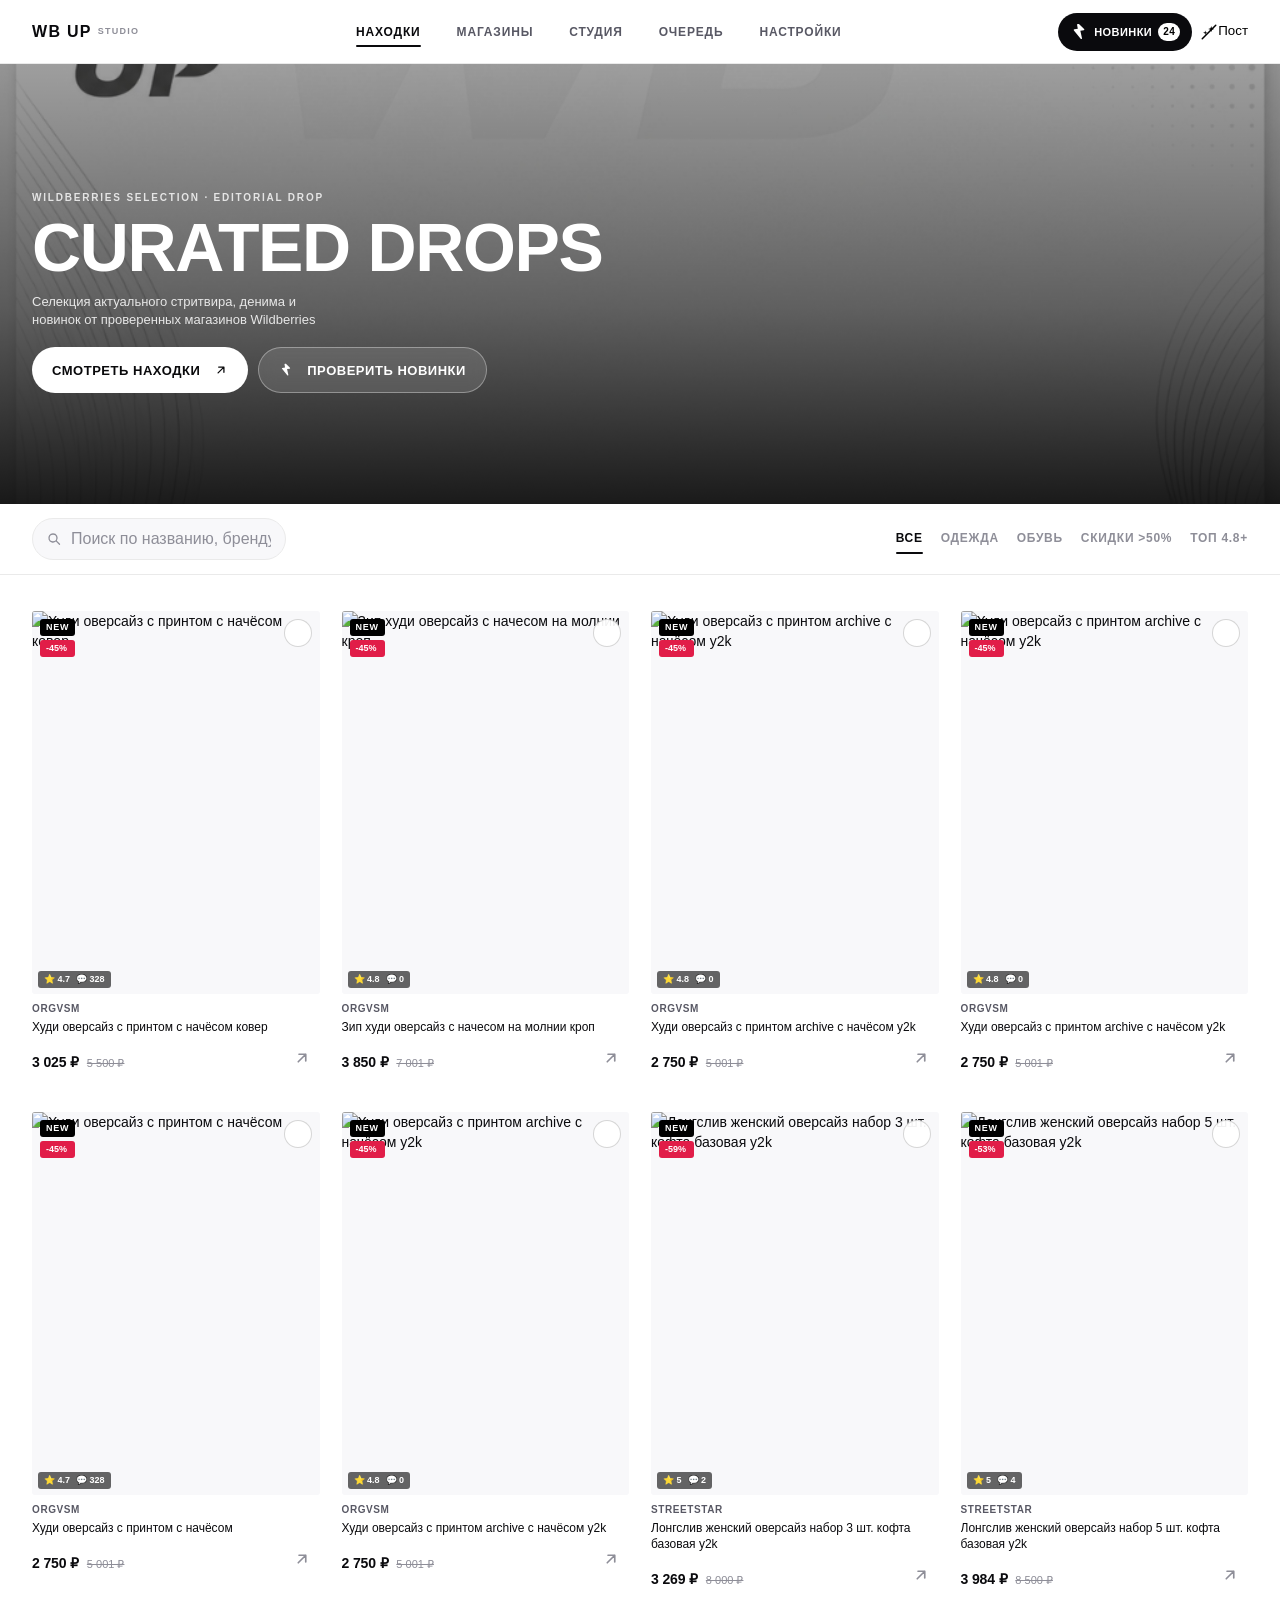
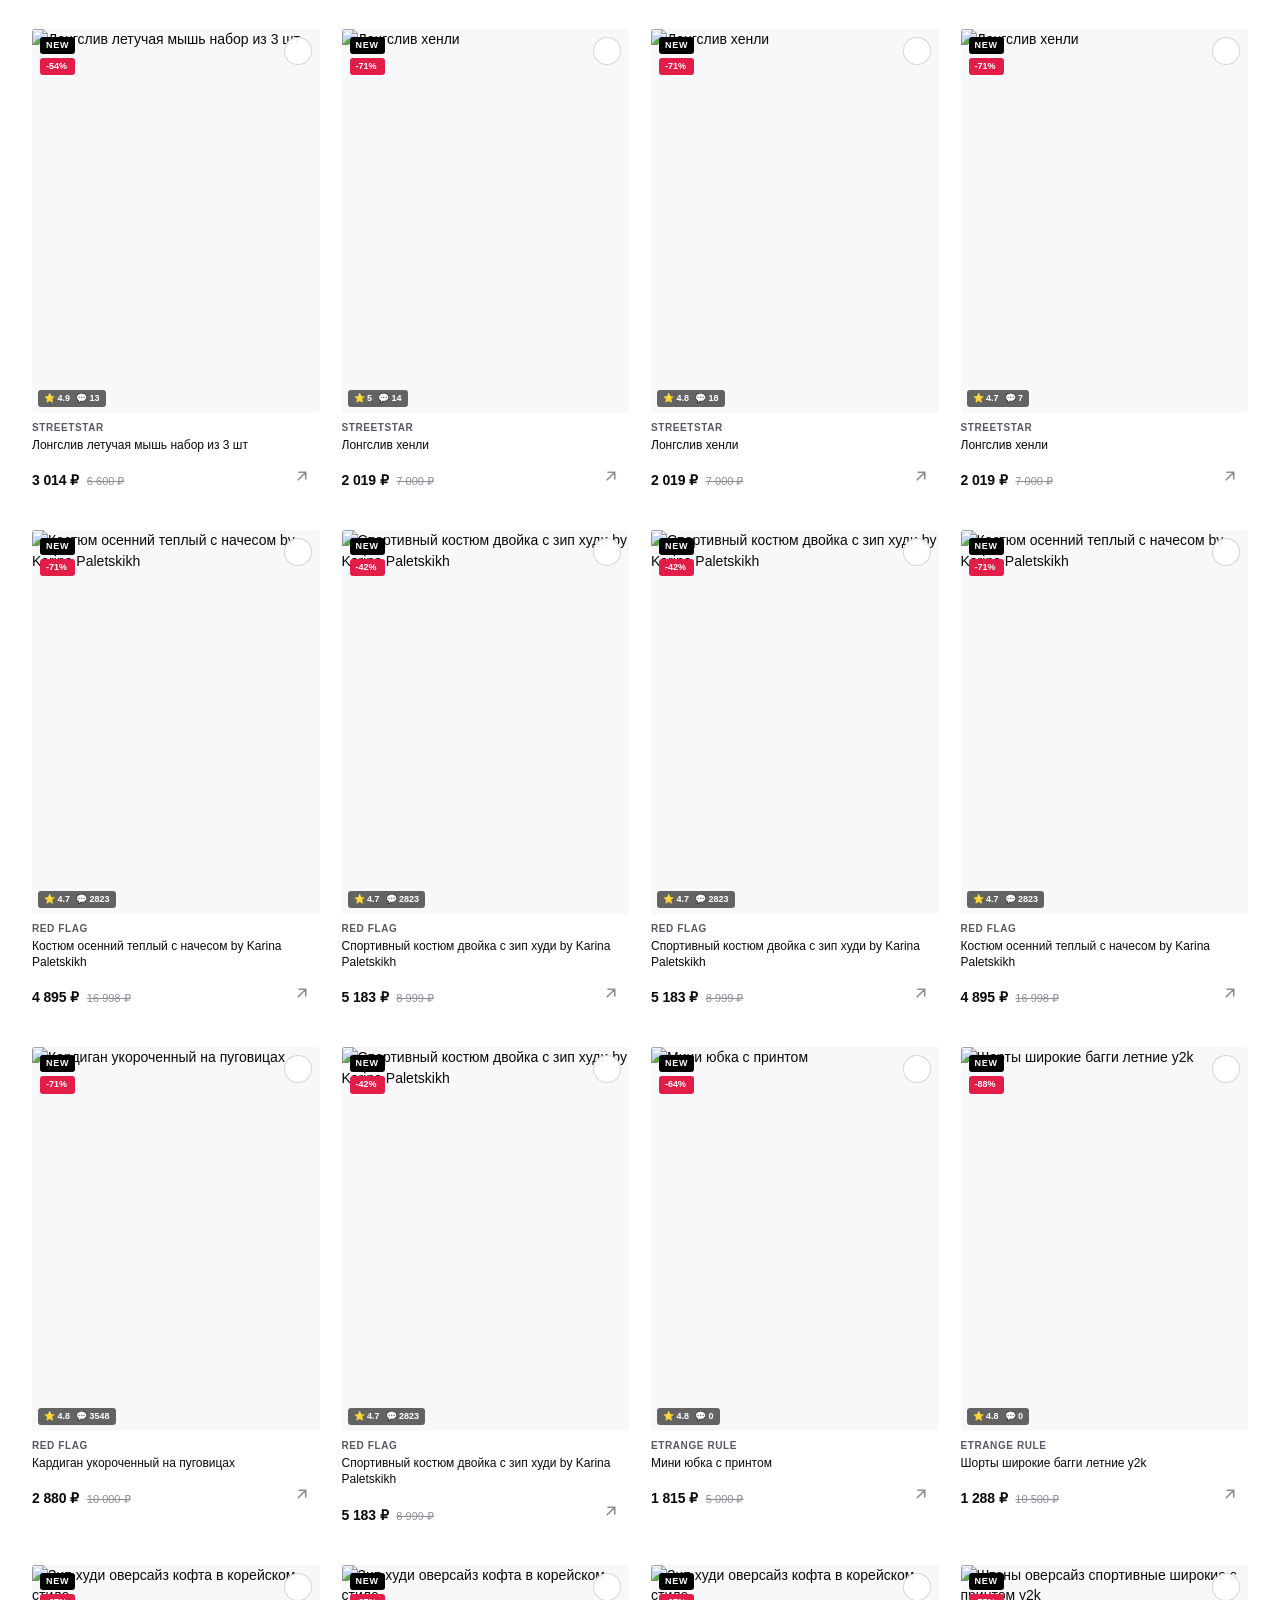
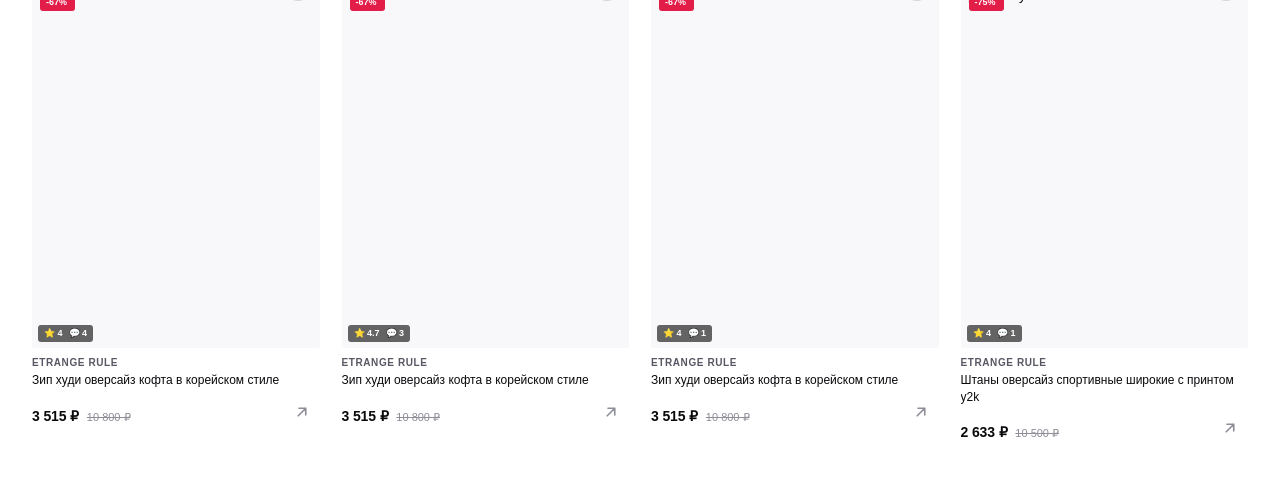
==== commit 62aa8385: "feat(mobile): optimize mobile-first design for iPhone 15 Pro, iOS Safari, Dynamic Island and safe-ar" ====
--- a/web_gui/index.html
+++ b/web_gui/index.html
@@ -417,6 +417,7 @@
   <!-- EDITORIAL PRODUCT DETAIL MODAL (Desktop 2-Col / Mobile Sheet) -->
   <div class="product-modal-overlay" id="product-modal-overlay" onclick="if(event.target===this) app.closeProductModal()" role="dialog" aria-modal="true">
     <div class="product-modal-dialog">
+      <div class="product-modal-drag-bar" aria-hidden="true"></div>
       <button class="product-modal-close" onclick="app.closeProductModal()" aria-label="Закрыть">
         <svg class="sf-icon"><use href="#sf-xmark"></use></svg>
       </button>
--- a/web_gui/styles.css
+++ b/web_gui/styles.css
@@ -1,24 +1,30 @@
 /* ============================================================
-   WB Up Studio — Editorial Fashion Minimal Design System
-   Visual Reference: ohdamn.online
-   Principles:
-   - High-end minimalism, generous whitespace
-   - Calm light palette (#ffffff, #f7f7f9, #0a0a0c)
-   - Borderless product cards with 3:4 editorial imagery
-   - Bold grotesque modern typography
-   - Crisp, intuitive interactive components
-   - Unconstrained full-width desktop layout with responsive max-width
+   WB Up Studio — Mobile-First Editorial Fashion Design System
+   Target Primary Device: iPhone 15 Pro (393 × 852 px, iOS Safari)
+   Also Tested Across: 375px, 390px, 393px, 402px, 430px & Landscape
    ============================================================ */
 
-/* --- CSS Tokens & Variables --- */
+/* --- Mobile-First CSS Variables & Tokens --- */
 :root {
+  /* Safe Area Insets (Dynamic Island & Home Indicator) */
+  --safe-top: env(safe-area-inset-top, 0px);
+  --safe-bottom: env(safe-area-inset-bottom, 0px);
+  --safe-left: env(safe-area-inset-left, 0px);
+  --safe-right: env(safe-area-inset-right, 0px);
+
+  /* Component Heights */
+  --header-h-mobile: 52px;
+  --bar-h-mobile: 52px;
+  --header-h-desktop: 64px;
+
+  /* Palette */
   --bg-body: #ffffff;
   --bg-subtle: #f8f8fa;
   --bg-card: #ffffff;
   --bg-card-hover: #fafafa;
   --bg-elevated: #ffffff;
-  --bg-glass: rgba(255, 255, 255, 0.92);
-  --bg-overlay: rgba(10, 10, 14, 0.5);
+  --bg-glass: rgba(255, 255, 255, 0.94);
+  --bg-overlay: rgba(10, 10, 14, 0.52);
   --bg-dark: #0f0f12;
 
   --fg-primary: #0a0a0d;
@@ -36,17 +42,14 @@
   --accent-green: #10b981;
   --accent-tag: #f4f4f6;
 
-  --header-height: 64px;
-  --mobile-bar-height: 58px;
-
-  --radius-xs: 2px;
+  --radius-xs: 3px;
   --radius-sm: 6px;
-  --radius-md: 10px;
-  --radius-lg: 14px;
+  --radius-md: 12px;
+  --radius-lg: 16px;
   --radius-pill: 9999px;
 
-  --font-sans: 'Inter', -apple-system, BlinkMacSystemFont, "SF Pro Display", "Helvetica Neue", Arial, sans-serif;
-  --font-mono: "SF Mono", Monaco, Inconsolata, "Fira Code", monospace;
+  --font-sans: 'Inter', -apple-system, BlinkMacSystemFont, "SF Pro Display", "SF Pro Text", "Helvetica Neue", Arial, sans-serif;
+  --font-mono: "SF Mono", Monaco, Inconsolata, monospace;
 
   --shadow-subtle: 0 1px 3px rgba(0, 0, 0, 0.04), 0 4px 12px rgba(0, 0, 0, 0.03);
   --shadow-dropdown: 0 12px 32px rgba(0, 0, 0, 0.08);
@@ -58,7 +61,7 @@
   --transition-scale: 0.45s cubic-bezier(0.16, 1, 0.3, 1);
 }
 
-/* --- Base & Reset --- */
+/* --- Base & Reset (Strict Zero Horizontal Scroll) --- */
 *, *::before, *::after {
   box-sizing: border-box;
   margin: 0;
@@ -67,6 +70,8 @@
 
 html {
   height: 100%;
+  width: 100%;
+  overflow-x: hidden;
   background-color: var(--bg-body);
   color: var(--fg-primary);
   font-family: var(--font-sans);
@@ -76,16 +81,34 @@
 }
 
 body {
+  width: 100%;
   min-height: 100%;
   min-height: 100dvh;
+  min-height: -webkit-fill-available;
+  overflow-x: hidden;
   background-color: var(--bg-body);
   color: var(--fg-primary);
   font-family: var(--font-sans);
   font-size: 14px;
-  line-height: 1.5;
+  line-height: 1.45;
   -webkit-tap-highlight-color: transparent;
   touch-action: manipulation;
-  overflow-x: hidden;
+  position: relative;
+}
+
+/* iOS Safari Automatic Zoom Prevention: Font size >= 16px on inputs */
+input, textarea, select {
+  font-family: inherit;
+  -webkit-appearance: none;
+  font-size: 16px !important;
+}
+
+button {
+  font-family: inherit;
+  border: none;
+  background: transparent;
+  cursor: pointer;
+  -webkit-tap-highlight-color: transparent;
 }
 
 /* Vector SF Symbols */
@@ -98,11 +121,10 @@
   flex-shrink: 0;
 }
 
-/* --- Site Layout --- */
+/* Main Application Layout */
 .site-main {
   width: 100%;
-  min-height: calc(100vh - var(--header-height));
-  padding-bottom: 96px;
+  min-height: calc(100dvh - var(--header-h-mobile) - var(--safe-top));
   display: flex;
   flex-direction: column;
 }
@@ -119,32 +141,34 @@
 }
 
 @keyframes fadeIn {
-  from { opacity: 0; transform: translateY(4px); }
+  from { opacity: 0; transform: translateY(3px); }
   to { opacity: 1; transform: translateY(0); }
 }
 
 /* ============================================================
-   EDITORIAL HEADER (Sticky, Minimalist, Ohdamn Style)
+   1. MOBILE-FIRST HEADER (iPhone 15 Pro Dynamic Island Clear)
    ============================================================ */
 .site-header {
   position: sticky;
   top: 0;
   left: 0;
   right: 0;
-  z-index: 200;
-  height: var(--header-height);
+  z-index: 500;
+  height: calc(var(--header-h-mobile) + var(--safe-top));
+  padding-top: var(--safe-top);
+  padding-left: max(16px, var(--safe-left));
+  padding-right: max(16px, var(--safe-right));
   background: var(--bg-glass);
   backdrop-filter: blur(20px);
   -webkit-backdrop-filter: blur(20px);
   border-bottom: 1px solid var(--border-subtle);
-  transition: background var(--transition-fast), border-color var(--transition-fast);
+  transition: background var(--transition-fast);
 }
 
 .site-header__inner {
-  max-width: 1480px;
-  height: 100%;
+  width: 100%;
+  height: var(--header-h-mobile);
   margin: 0 auto;
-  padding: 0 32px;
   display: flex;
   align-items: center;
   justify-content: space-between;
@@ -154,127 +178,61 @@
 .brand-logo {
   display: flex;
   align-items: baseline;
-  gap: 8px;
+  gap: 6px;
   text-decoration: none;
   color: var(--fg-primary);
   user-select: none;
+  height: 44px;
+  align-items: center;
 }
 
 .brand-logo__main {
-  font-size: 18px;
+  font-size: 16px;
   font-weight: 800;
   letter-spacing: 0.08em;
   text-transform: uppercase;
 }
 
 .brand-logo__tag {
-  font-size: 10px;
-  font-weight: 600;
+  font-size: 9px;
+  font-weight: 700;
   letter-spacing: 0.14em;
   text-transform: uppercase;
   color: var(--fg-muted);
 }
 
-/* Desktop Navigation (Center) */
+/* Desktop Nav (Hidden on Mobile) */
 .desktop-nav {
-  display: flex;
-  align-items: center;
-  gap: 36px;
-}
-
-.desktop-nav__link {
-  text-decoration: none;
-  font-size: 12px;
-  font-weight: 600;
-  letter-spacing: 0.07em;
-  text-transform: uppercase;
-  color: var(--fg-secondary);
-  position: relative;
-  padding: 8px 0;
-  transition: color var(--transition-fast);
-  display: flex;
+  display: none;
+}
+
+/* Header Actions (Right) */
+.header-actions {
+  display: flex;
+  align-items: center;
+  gap: 8px;
+}
+
+/* Compact Mobile Novelties Pill */
+.header-action-btn--pulse {
+  height: 38px;
+  min-height: 38px;
+  padding: 0 12px;
+  border-radius: var(--radius-pill);
+  background: var(--fg-primary);
+  color: #ffffff;
+  display: inline-flex;
   align-items: center;
   gap: 6px;
-}
-
-.desktop-nav__link:hover {
-  color: var(--fg-primary);
-}
-
-.desktop-nav__link.active {
-  color: var(--fg-primary);
-}
-
-.desktop-nav__link.active::after {
-  content: '';
-  position: absolute;
-  bottom: 0;
-  left: 0;
-  right: 0;
-  height: 2px;
-  background-color: var(--fg-primary);
-  border-radius: 1px;
-}
-
-.desktop-nav__pill {
-  font-size: 10px;
-  font-weight: 700;
-  background: var(--fg-primary);
-  color: var(--fg-inverse);
-  padding: 1px 6px;
-  border-radius: var(--radius-pill);
-  line-height: 1.4;
-}
-
-/* Header Action Buttons (Right) */
-.header-actions {
-  display: flex;
-  align-items: center;
-  gap: 12px;
-}
-
-.header-action-btn {
-  display: inline-flex;
-  align-items: center;
-  gap: 8px;
-  height: 38px;
-  padding: 0 16px;
-  border-radius: var(--radius-pill);
-  font-size: 12px;
-  font-weight: 600;
+  font-size: 11px;
+  font-weight: 700;
   letter-spacing: 0.04em;
   text-transform: uppercase;
-  cursor: pointer;
-  text-decoration: none;
-  border: 1px solid var(--border-subtle);
-  background: var(--bg-card);
-  color: var(--fg-primary);
-  transition: all var(--transition-fast);
-}
-
-.header-action-btn:hover {
-  background: var(--bg-subtle);
-  border-color: var(--border-medium);
-}
-
-.header-action-btn--pulse {
-  border-color: var(--fg-primary);
-  background: var(--fg-primary);
-  color: var(--fg-inverse);
-}
-
-.header-action-btn--pulse:hover {
-  background: var(--accent-hover);
-  color: var(--fg-inverse);
-}
-
-.header-action-btn--ghost {
-  border-color: transparent;
-  background: transparent;
-}
-
-.header-action-btn--ghost:hover {
-  background: var(--bg-subtle);
+  transition: opacity var(--transition-fast);
+}
+
+.header-action-btn--pulse:active {
+  opacity: 0.85;
 }
 
 .header-action-btn .count-pill {
@@ -284,50 +242,51 @@
   min-width: 18px;
   height: 18px;
   padding: 0 5px;
-  background: var(--accent-red);
-  color: #fff;
+  background: #ffffff;
+  color: #000000;
   font-size: 10px;
-  font-weight: 700;
+  font-weight: 800;
   border-radius: 9px;
 }
 
-.count-pill--dark {
-  background: var(--fg-primary) !important;
-  color: var(--fg-inverse) !important;
-}
-
-/* Mobile Burger Button */
+.desktop-only {
+  display: none !important;
+}
+
+/* Mobile Burger Menu Button (44×44px Touch Target) */
 .mobile-burger-btn {
-  display: none;
-  flex-direction: column;
+  width: 44px;
+  height: 44px;
+  min-width: 44px;
+  min-height: 44px;
+  display: flex;
+  flex-direction: column;
+  align-items: center;
   justify-content: center;
   gap: 5px;
-  width: 40px;
-  height: 40px;
   background: transparent;
-  border: none;
-  cursor: pointer;
-  padding: 8px;
+  padding: 0;
 }
 
 .burger-bar {
   width: 22px;
   height: 1.8px;
   background-color: var(--fg-primary);
+  border-radius: 1px;
   transition: transform var(--transition-fast), opacity var(--transition-fast);
 }
 
 /* ============================================================
-   HERO EDITORIAL SECTION (Ohdamn Style Impact)
+   2. HERO SECTION (Optimized for iPhone 15 Pro 393 × 852 px)
    ============================================================ */
 .hero-editorial {
   position: relative;
   width: 100%;
-  min-height: 440px;
+  min-height: clamp(340px, 48svh, 420px);
   background: #0d0d10;
   overflow: hidden;
   display: flex;
-  align-items: center;
+  align-items: flex-end;
 }
 
 .hero-editorial__bg {
@@ -340,29 +299,21 @@
   width: 100%;
   height: 100%;
   object-fit: cover;
-  object-position: center 25%;
-  filter: brightness(0.65) contrast(1.1);
-  transform: scale(1.02);
-  transition: transform 1.2s cubic-bezier(0.16, 1, 0.3, 1);
-}
-
-.hero-editorial:hover .hero-editorial__img {
-  transform: scale(1.05);
+  object-position: center 22%;
+  filter: brightness(0.68) contrast(1.08);
 }
 
 .hero-editorial__dimmer {
   position: absolute;
   inset: 0;
-  background: linear-gradient(180deg, rgba(0,0,0,0.15) 0%, rgba(0,0,0,0.55) 70%, rgba(0,0,0,0.85) 100%);
+  background: linear-gradient(180deg, rgba(0,0,0,0.1) 0%, rgba(0,0,0,0.45) 55%, rgba(0,0,0,0.85) 100%);
 }
 
 .hero-editorial__content {
   position: relative;
   z-index: 2;
-  max-width: 1480px;
-  width: 100%;
-  margin: 0 auto;
-  padding: 72px 32px 56px;
+  width: 100%;
+  padding: 24px 16px 28px;
   display: flex;
   flex-direction: column;
   align-items: flex-start;
@@ -370,100 +321,112 @@
 }
 
 .hero-editorial__eyebrow {
-  font-size: 11px;
-  font-weight: 700;
-  letter-spacing: 0.22em;
-  text-transform: uppercase;
-  color: rgba(255, 255, 255, 0.75);
-  margin-bottom: 14px;
+  font-size: 10px;
+  font-weight: 700;
+  letter-spacing: 0.18em;
+  text-transform: uppercase;
+  color: rgba(255, 255, 255, 0.8);
+  margin-bottom: 6px;
 }
 
 .hero-editorial__heading {
-  font-size: clamp(34px, 5.8vw, 70px);
+  font-size: clamp(24px, 7.2vw, 34px);
   font-weight: 800;
-  line-height: 1.02;
-  letter-spacing: -0.03em;
-  text-transform: uppercase;
-  margin-bottom: 16px;
-  max-width: 900px;
+  line-height: 1.08;
+  letter-spacing: -0.02em;
+  text-transform: uppercase;
+  margin-bottom: 8px;
+  max-width: 100%;
+  word-break: normal;
 }
 
 .hero-editorial__sub {
-  font-size: clamp(13px, 1.4vw, 16px);
+  font-size: 13px;
   font-weight: 400;
-  line-height: 1.55;
+  line-height: 1.4;
   color: rgba(255, 255, 255, 0.85);
-  max-width: 620px;
-  margin-bottom: 32px;
+  max-width: 290px;
+  margin-bottom: 18px;
 }
 
 .hero-editorial__buttons {
   display: flex;
   align-items: center;
-  gap: 14px;
-  flex-wrap: wrap;
-}
-
-/* Button Variants */
+  gap: 10px;
+  width: 100%;
+}
+
+/* Hero Primary CTA (Thumb-Friendly, 46px Height) */
+.btn--hero-primary {
+  height: 46px;
+  min-height: 44px;
+  padding: 0 24px;
+  background: #ffffff;
+  color: #09090b;
+  font-size: 12px;
+  font-weight: 700;
+  letter-spacing: 0.05em;
+  text-transform: uppercase;
+  border-radius: var(--radius-pill);
+  display: inline-flex;
+  align-items: center;
+  justify-content: center;
+  cursor: pointer;
+  transition: opacity var(--transition-fast);
+}
+
+.btn--hero-primary:active {
+  opacity: 0.85;
+}
+
+.btn--hero-outline {
+  height: 46px;
+  min-height: 44px;
+  padding: 0 16px;
+  background: rgba(255, 255, 255, 0.12);
+  backdrop-filter: blur(8px);
+  color: #ffffff;
+  border: 1px solid rgba(255, 255, 255, 0.35);
+  font-size: 12px;
+  font-weight: 600;
+  letter-spacing: 0.04em;
+  text-transform: uppercase;
+  border-radius: var(--radius-pill);
+  display: inline-flex;
+  align-items: center;
+  justify-content: center;
+}
+
+/* Generic Button Styles */
 .btn {
   display: inline-flex;
   align-items: center;
   justify-content: center;
   gap: 8px;
-  padding: 12px 24px;
+  min-height: 44px;
+  padding: 12px 20px;
   font-size: 13px;
   font-weight: 600;
-  letter-spacing: 0.05em;
+  letter-spacing: 0.04em;
   text-transform: uppercase;
   border-radius: var(--radius-pill);
   cursor: pointer;
-  text-decoration: none;
-  transition: all var(--transition-fast);
-  border: 1px solid transparent;
-}
-
-.btn--hero-primary {
-  background: #ffffff;
-  color: #09090b;
-  border-color: #ffffff;
-}
-
-.btn--hero-primary:hover {
-  background: #e8e8ed;
-  color: #000;
-}
-
-.btn--hero-outline {
-  background: rgba(255, 255, 255, 0.12);
-  backdrop-filter: blur(10px);
-  color: #ffffff;
-  border-color: rgba(255, 255, 255, 0.4);
-}
-
-.btn--hero-outline:hover {
-  background: rgba(255, 255, 255, 0.25);
-  border-color: #ffffff;
+  transition: opacity var(--transition-fast), background var(--transition-fast);
+}
+
+.btn:active {
+  opacity: 0.85;
 }
 
 .btn--primary {
   background: var(--fg-primary);
   color: var(--fg-inverse);
-  border-color: var(--fg-primary);
-}
-
-.btn--primary:hover {
-  background: var(--accent-hover);
 }
 
 .btn--secondary {
   background: var(--bg-subtle);
   color: var(--fg-primary);
-  border-color: var(--border-subtle);
-}
-
-.btn--secondary:hover {
-  background: #eaeaea;
-  border-color: var(--border-medium);
+  border: 1px solid var(--border-subtle);
 }
 
 .btn--ghost {
@@ -471,19 +434,10 @@
   color: var(--fg-secondary);
 }
 
-.btn--ghost:hover {
-  background: var(--bg-subtle);
-  color: var(--fg-primary);
-}
-
 .btn--danger {
   background: #fee2e2;
   color: #dc2626;
-  border-color: #fecaca;
-}
-
-.btn--danger:hover {
-  background: #fca5a5;
+  border: 1px solid #fecaca;
 }
 
 .btn--full {
@@ -491,53 +445,59 @@
 }
 
 .btn--lg {
-  padding: 16px 28px;
-  font-size: 14px;
+  min-height: 48px;
+  padding: 14px 24px;
+  font-size: 13px;
 }
 
 .btn--sm {
-  padding: 8px 16px;
+  min-height: 36px;
+  padding: 6px 14px;
   font-size: 11px;
 }
 
 .btn--icon {
-  padding: 8px;
+  width: 44px;
+  height: 44px;
+  min-width: 44px;
+  min-height: 44px;
+  padding: 0;
   border-radius: 50%;
-  width: 36px;
-  height: 36px;
+  display: inline-flex;
+  align-items: center;
+  justify-content: center;
 }
 
 /* ============================================================
-   CATALOG TOOLBAR & TYPOGRAPHIC CATEGORY LINKS
+   3. CATALOG TOOLBAR (Sticky, Horizontal Categories, Search)
    ============================================================ */
 .catalog-toolbar {
   position: sticky;
-  top: var(--header-height);
+  top: calc(var(--header-h-mobile) + var(--safe-top));
   z-index: 150;
-  background: var(--bg-body);
+  background: rgba(255, 255, 255, 0.95);
+  backdrop-filter: blur(16px);
+  -webkit-backdrop-filter: blur(16px);
   border-bottom: 1px solid var(--border-subtle);
-  transition: background var(--transition-fast);
 }
 
 .catalog-toolbar__inner {
-  max-width: 1480px;
-  margin: 0 auto;
-  padding: 14px 32px;
-  display: flex;
-  align-items: center;
-  justify-content: space-between;
-  gap: 24px;
-  flex-wrap: wrap;
-}
-
-/* Typographic Category Links */
+  width: 100%;
+  padding: 8px 16px 10px;
+  display: flex;
+  flex-direction: column;
+  gap: 10px;
+}
+
+/* Horizontal Typographic Categories */
 .category-links-bar {
   display: flex;
   align-items: center;
-  gap: 28px;
+  gap: 18px;
   overflow-x: auto;
   -webkit-overflow-scrolling: touch;
   scrollbar-width: none;
+  padding-bottom: 2px;
 }
 
 .category-links-bar::-webkit-scrollbar {
@@ -547,24 +507,23 @@
 .cat-link {
   font-size: 12px;
   font-weight: 600;
-  letter-spacing: 0.07em;
+  letter-spacing: 0.06em;
   text-transform: uppercase;
   color: var(--fg-muted);
   cursor: pointer;
   white-space: nowrap;
   padding: 6px 0;
   position: relative;
-  transition: color var(--transition-fast);
   user-select: none;
-}
-
-.cat-link:hover {
-  color: var(--fg-primary);
+  min-height: 32px;
+  display: inline-flex;
+  align-items: center;
 }
 
 .cat-link.active,
 .cat-link.ios-chip--active {
   color: var(--fg-primary);
+  font-weight: 700;
 }
 
 .cat-link.active::after,
@@ -579,33 +538,33 @@
   border-radius: 1px;
 }
 
-/* Minimal Search Input */
+/* Mobile Search Input (42px Height, 16px Font Size) */
 .minimal-search {
   position: relative;
   display: flex;
   align-items: center;
-  min-width: 240px;
+  width: 100%;
 }
 
 .minimal-search__icon {
   position: absolute;
-  left: 12px;
+  left: 14px;
   color: var(--fg-muted);
   pointer-events: none;
+  width: 16px;
+  height: 16px;
 }
 
 .minimal-search__input {
   width: 100%;
-  height: 38px;
+  height: 42px;
   padding: 0 14px 0 38px;
   border-radius: var(--radius-pill);
   border: 1px solid var(--border-subtle);
   background: var(--bg-subtle);
   color: var(--fg-primary);
-  font-family: inherit;
-  font-size: 13px;
+  font-size: 16px !important;
   outline: none;
-  transition: border-color var(--transition-fast), background var(--transition-fast);
 }
 
 .minimal-search__input:focus {
@@ -619,20 +578,19 @@
 
 /* Seller Filter Active Banner */
 .seller-filter-banner {
-  max-width: 1480px;
-  margin: 16px auto 0;
-  padding: 0 32px;
+  padding: 12px 16px 0;
+  width: 100%;
 }
 
 .seller-filter-pill {
   display: inline-flex;
   align-items: center;
   gap: 10px;
-  padding: 8px 16px;
+  padding: 6px 14px;
   background: var(--bg-subtle);
   border: 1px solid var(--border-subtle);
   border-radius: var(--radius-pill);
-  font-size: 13px;
+  font-size: 12px;
   font-weight: 600;
 }
 
@@ -641,29 +599,24 @@
   display: inline-flex;
   align-items: center;
   color: var(--fg-muted);
-  background: transparent;
-  border: none;
-  padding: 2px;
-}
-
-.seller-filter-pill__clear:hover {
-  color: var(--fg-primary);
+  padding: 4px;
+  min-width: 28px;
+  min-height: 28px;
+  justify-content: center;
 }
 
 /* ============================================================
-   PRODUCT CATALOG GRID & BORDERLESS CARDS (Ohdamn Style)
+   4. PRODUCT CATALOG GRID (2 Columns on iPhone 15 Pro 393px)
    ============================================================ */
 .catalog-grid-wrap {
-  max-width: 1480px;
-  margin: 0 auto;
-  padding: 36px 32px;
-  width: 100%;
+  width: 100%;
+  padding: 16px 12px calc(var(--bar-h-mobile) + var(--safe-bottom) + 32px) 12px;
 }
 
 .fashion-grid {
   display: grid;
-  grid-template-columns: repeat(4, 1fr);
-  gap: 36px 24px;
+  grid-template-columns: repeat(2, 1fr);
+  gap: 18px 10px;
   width: 100%;
 }
 
@@ -678,7 +631,7 @@
   user-select: none;
 }
 
-/* Photo Aspect Ratio 3:4 */
+/* Aspect-Ratio 3:4 Vertical Editorial Photography */
 .fashion-card__photo-wrap {
   position: relative;
   width: 100%;
@@ -693,68 +646,30 @@
   height: 100%;
   object-fit: cover;
   display: block;
-  transition: transform var(--transition-scale);
-}
-
-.fashion-card:hover .fashion-card__img {
-  transform: scale(1.03);
-}
-
-/* Badges (Top Left) */
-.fashion-card__badges {
-  position: absolute;
-  top: 12px;
-  left: 12px;
-  z-index: 5;
-  display: flex;
-  flex-direction: column;
-  gap: 4px;
-  pointer-events: none;
-}
-
-.fashion-card__badge-new {
-  background: #000000;
-  color: #ffffff;
-  font-size: 10px;
-  font-weight: 700;
-  letter-spacing: 0.08em;
-  text-transform: uppercase;
-  padding: 3px 8px;
-  border-radius: var(--radius-xs);
-}
-
-.fashion-card__discount {
-  background: var(--accent-red);
-  color: #ffffff;
-  font-size: 10px;
-  font-weight: 700;
-  padding: 3px 8px;
-  border-radius: var(--radius-xs);
-}
-
-/* Discreet Select Trigger Checkbox (Top Right) */
+}
+
+/* Discreet Select Trigger Checkbox (44×44px Hit Target via Pseudo-Element) */
 .fashion-card__checkbox {
   position: absolute;
-  top: 12px;
-  right: 12px;
+  top: 8px;
+  right: 8px;
   z-index: 10;
-  width: 30px;
-  height: 30px;
+  width: 28px;
+  height: 28px;
   border-radius: 50%;
-  background: rgba(255, 255, 255, 0.92);
+  background: rgba(255, 255, 255, 0.94);
   border: 1px solid rgba(0, 0, 0, 0.16);
   display: flex;
   align-items: center;
   justify-content: center;
   color: transparent;
-  transition: all var(--transition-fast);
   cursor: pointer;
 }
 
-.fashion-card__checkbox:hover {
-  transform: scale(1.1);
-  background: #ffffff;
-  border-color: #000000;
+.fashion-card__checkbox::before {
+  content: "";
+  position: absolute;
+  inset: -8px;
 }
 
 .fashion-card--selected .fashion-card__checkbox {
@@ -768,113 +683,142 @@
   outline-offset: -2px;
 }
 
-/* Meta overlay (bottom right of photo) */
+/* Badges (Top Left) */
+.fashion-card__badges {
+  position: absolute;
+  top: 8px;
+  left: 8px;
+  z-index: 5;
+  display: flex;
+  flex-direction: column;
+  gap: 4px;
+  pointer-events: none;
+}
+
+.fashion-card__badge-new {
+  background: #000000;
+  color: #ffffff;
+  font-size: 9px;
+  font-weight: 700;
+  letter-spacing: 0.08em;
+  text-transform: uppercase;
+  padding: 2px 6px;
+  border-radius: var(--radius-xs);
+}
+
+.fashion-card__discount {
+  background: var(--accent-red);
+  color: #ffffff;
+  font-size: 9px;
+  font-weight: 700;
+  padding: 2px 6px;
+  border-radius: var(--radius-xs);
+}
+
 .fashion-card__meta {
   position: absolute;
-  bottom: 8px;
-  left: 8px;
-  display: flex;
-  align-items: center;
-  gap: 8px;
-  font-size: 10px;
+  bottom: 6px;
+  left: 6px;
+  display: flex;
+  align-items: center;
+  gap: 6px;
+  font-size: 9px;
   font-weight: 600;
   color: #ffffff;
   background: rgba(0, 0, 0, 0.6);
-  backdrop-filter: blur(6px);
-  padding: 3px 8px;
+  backdrop-filter: blur(4px);
+  padding: 2px 6px;
   border-radius: var(--radius-xs);
   pointer-events: none;
 }
 
-/* Card Body / Caption Below */
+/* Card Body Below Photo */
 .fashion-card__body {
-  padding-top: 12px;
-  display: flex;
-  flex-direction: column;
-  gap: 3px;
+  padding-top: 8px;
+  display: flex;
+  flex-direction: column;
+  gap: 2px;
 }
 
 .fashion-card__brand {
-  font-size: 11px;
-  font-weight: 700;
-  letter-spacing: 0.08em;
+  font-size: 10px;
+  font-weight: 700;
+  letter-spacing: 0.06em;
   text-transform: uppercase;
   color: var(--fg-secondary);
 }
 
 .fashion-card__name {
-  font-size: 13px;
+  font-size: 12px;
   font-weight: 400;
+  line-height: 1.35;
   color: var(--fg-primary);
-  white-space: nowrap;
+  display: -webkit-box;
+  -webkit-line-clamp: 2;
+  -webkit-box-orient: vertical;
   overflow: hidden;
-  text-overflow: ellipsis;
-  line-height: 1.4;
 }
 
 .fashion-card__price-row {
   display: flex;
   align-items: baseline;
   justify-content: space-between;
-  margin-top: 4px;
+  margin-top: 3px;
 }
 
 .fashion-card__price {
-  font-size: 15px;
+  font-size: 14px;
   font-weight: 700;
   color: var(--fg-primary);
   letter-spacing: -0.01em;
 }
 
 .fashion-card__old-price {
-  font-size: 12px;
+  font-size: 11px;
   color: var(--fg-muted);
   text-decoration: line-through;
-  margin-left: 6px;
+  margin-left: 4px;
 }
 
 .fashion-card__link {
   color: var(--fg-muted);
+  width: 36px;
+  height: 36px;
   display: inline-flex;
   align-items: center;
-  transition: color var(--transition-fast);
-}
-
-.fashion-card__link:hover {
-  color: var(--fg-primary);
+  justify-content: center;
 }
 
 /* Empty State */
 .fashion-empty {
   grid-column: 1 / -1;
   text-align: center;
-  padding: 80px 20px;
+  padding: 60px 16px;
 }
 
 .fashion-empty__icon {
-  width: 48px;
-  height: 48px;
+  width: 44px;
+  height: 44px;
   color: var(--fg-muted);
-  margin-bottom: 16px;
+  margin-bottom: 14px;
 }
 
 .fashion-empty__title {
-  font-size: 18px;
-  font-weight: 700;
-  text-transform: uppercase;
-  letter-spacing: 0.05em;
-  margin-bottom: 8px;
+  font-size: 16px;
+  font-weight: 700;
+  text-transform: uppercase;
+  margin-bottom: 6px;
 }
 
 .fashion-empty__desc {
-  font-size: 14px;
+  font-size: 13px;
   color: var(--fg-secondary);
-  max-width: 400px;
-  margin: 0 auto 20px;
+  max-width: 300px;
+  margin: 0 auto 16px;
 }
 
 /* ============================================================
-   PRODUCT DETAIL MODAL (Desktop 2-Column Split, Mobile Sheet)
+   5. PRODUCT DETAIL MODAL (Native Vertical Mobile Sheet)
    ============================================================ */
 .product-modal-overlay {
   position: fixed;
@@ -884,64 +828,77 @@
   backdrop-filter: blur(10px);
   -webkit-backdrop-filter: blur(10px);
   display: none;
-  align-items: center;
+  align-items: flex-end;
   justify-content: center;
-  padding: 24px;
+  padding: 0;
 }
 
 .product-modal-overlay.active {
   display: flex;
-  animation: fadeIn 0.2s ease-out;
 }
 
 .product-modal-dialog {
   position: relative;
   background: var(--bg-card);
-  max-width: 980px;
-  width: 100%;
-  max-height: 90vh;
-  border-radius: var(--radius-md);
-  box-shadow: var(--shadow-modal);
+  width: 100%;
+  max-height: calc(100dvh - var(--safe-top) - 10px);
+  border-radius: 20px 20px 0 0;
+  box-shadow: 0 -10px 40px rgba(0, 0, 0, 0.2);
   overflow: hidden;
   display: flex;
   flex-direction: column;
-}
-
+  animation: slideUpSheet 0.28s cubic-bezier(0.16, 1, 0.3, 1);
+}
+
+@keyframes slideUpSheet {
+  from { transform: translateY(100%); }
+  to { transform: translateY(0); }
+}
+
+/* Drag Handle Bar */
+.product-modal-drag-bar {
+  width: 36px;
+  height: 4px;
+  background-color: #d1d1d6;
+  border-radius: 2px;
+  margin: 10px auto 4px auto;
+  flex-shrink: 0;
+}
+
+/* Close Button (44×44px Touch Target) */
 .product-modal-close {
   position: absolute;
-  top: 16px;
-  right: 16px;
-  z-index: 20;
-  width: 38px;
-  height: 38px;
+  top: 10px;
+  right: 12px;
+  z-index: 30;
+  width: 44px;
+  height: 44px;
   border-radius: 50%;
-  background: rgba(255, 255, 255, 0.9);
+  background: rgba(255, 255, 255, 0.92);
   border: 1px solid var(--border-subtle);
   display: flex;
   align-items: center;
   justify-content: center;
   cursor: pointer;
   color: var(--fg-primary);
-  transition: all var(--transition-fast);
-}
-
-.product-modal-close:hover {
-  background: #ffffff;
-  transform: rotate(90deg);
 }
 
 .product-modal-content {
-  display: grid;
-  grid-template-columns: 1.15fr 1fr;
   overflow-y: auto;
-  max-height: calc(90vh - 10px);
-}
-
-/* Left Gallery */
+  -webkit-overflow-scrolling: touch;
+  display: flex;
+  flex-direction: column;
+  width: 100%;
+}
+
+/* Gallery Photo at Top */
 .product-modal__gallery {
-  position: relative;
+  width: 100%;
+  max-height: 44svh;
+  aspect-ratio: 3 / 4;
+  overflow: hidden;
   background: var(--bg-subtle);
-  aspect-ratio: 3 / 4;
+  flex-shrink: 0;
 }
 
 .product-modal__main-img {
@@ -951,62 +908,57 @@
   display: block;
 }
 
-/* Right Details Panel */
+/* Details and Sticky Action Area */
 .product-modal__info {
-  padding: 44px 36px;
-  display: flex;
-  flex-direction: column;
-  justify-content: space-between;
-}
-
-.product-modal__header {
-  margin-bottom: 24px;
+  padding: 20px 16px calc(24px + var(--safe-bottom)) 16px;
+  display: flex;
+  flex-direction: column;
+  gap: 18px;
 }
 
 .product-modal__brand {
+  font-size: 11px;
+  font-weight: 700;
+  letter-spacing: 0.1em;
+  text-transform: uppercase;
+  color: var(--fg-secondary);
+  margin-bottom: 4px;
+}
+
+.product-modal__title {
+  font-size: 18px;
+  font-weight: 700;
+  line-height: 1.3;
+  letter-spacing: -0.01em;
+  color: var(--fg-primary);
+  margin-bottom: 8px;
+}
+
+.product-modal__meta-row {
+  display: flex;
+  align-items: center;
+  gap: 10px;
   font-size: 12px;
-  font-weight: 700;
-  letter-spacing: 0.12em;
-  text-transform: uppercase;
   color: var(--fg-secondary);
-  margin-bottom: 8px;
-}
-
-.product-modal__title {
+  margin-bottom: 12px;
+}
+
+.product-modal__price-row {
+  display: flex;
+  align-items: baseline;
+  gap: 10px;
+  padding-bottom: 16px;
+  border-bottom: 1px solid var(--border-subtle);
+}
+
+.product-modal__current-price {
   font-size: 24px;
-  font-weight: 700;
-  line-height: 1.25;
-  letter-spacing: -0.02em;
+  font-weight: 800;
   color: var(--fg-primary);
-  margin-bottom: 12px;
-}
-
-.product-modal__meta-row {
-  display: flex;
-  align-items: center;
-  gap: 12px;
-  font-size: 13px;
-  color: var(--fg-secondary);
-  margin-bottom: 18px;
-}
-
-.product-modal__price-row {
-  display: flex;
-  align-items: baseline;
-  gap: 12px;
-  padding-bottom: 20px;
-  border-bottom: 1px solid var(--border-subtle);
-}
-
-.product-modal__current-price {
-  font-size: 28px;
-  font-weight: 800;
-  letter-spacing: -0.02em;
-  color: var(--fg-primary);
 }
 
 .product-modal__original-price {
-  font-size: 16px;
+  font-size: 15px;
   color: var(--fg-muted);
   text-decoration: line-through;
 }
@@ -1016,22 +968,18 @@
   color: #fff;
   font-size: 11px;
   font-weight: 700;
-  padding: 3px 8px;
+  padding: 2px 7px;
   border-radius: var(--radius-xs);
 }
 
-/* Sizes Rectangular Pills [XS] [S] [M] [L] [XL] */
-.product-modal__sizes-section {
-  margin: 24px 0;
-}
-
+/* Sizes Rectangular Pills [XS] [S] [M] [L] [XL] [XXL] (44px Height Touch Target) */
 .product-modal__section-label {
   font-size: 11px;
   font-weight: 700;
   letter-spacing: 0.08em;
   text-transform: uppercase;
   color: var(--fg-secondary);
-  margin-bottom: 10px;
+  margin-bottom: 8px;
 }
 
 .product-modal__sizes-grid {
@@ -1042,7 +990,7 @@
 
 .size-pill {
   min-width: 48px;
-  height: 42px;
+  height: 44px;
   padding: 0 14px;
   border: 1px solid var(--border-medium);
   background: #ffffff;
@@ -1054,11 +1002,6 @@
   align-items: center;
   justify-content: center;
   cursor: pointer;
-  transition: all var(--transition-fast);
-}
-
-.size-pill:hover {
-  border-color: #000;
 }
 
 .size-pill.active {
@@ -1067,32 +1010,33 @@
   border-color: #000000;
 }
 
-/* Action Buttons */
 .product-modal__actions {
   display: flex;
   flex-direction: column;
   gap: 10px;
-  margin-top: 24px;
+  margin-top: 6px;
 }
 
 /* ============================================================
-   SELECTION FLOATING CAPSULE DOCK (Minimalist Black Pill)
+   6. FLOATING SELECTION DOCK CAPSULE
    ============================================================ */
 .selection-capsule {
   position: fixed;
-  bottom: 24px;
+  bottom: calc(var(--bar-h-mobile) + var(--safe-bottom) + 12px);
   left: 50%;
-  transform: translateX(-50%) translateY(120%);
+  transform: translateX(-50%) translateY(140%);
   z-index: 450;
   background: rgba(14, 14, 18, 0.94);
   backdrop-filter: blur(20px);
   -webkit-backdrop-filter: blur(20px);
   color: #ffffff;
   border-radius: var(--radius-pill);
-  padding: 8px 14px 8px 22px;
-  display: flex;
-  align-items: center;
-  gap: 16px;
+  padding: 8px 12px 8px 18px;
+  display: flex;
+  align-items: center;
+  justify-content: space-between;
+  width: calc(100% - 24px);
+  max-width: 380px;
   box-shadow: var(--shadow-capsule);
   transition: transform var(--transition-smooth), opacity var(--transition-smooth);
   opacity: 0;
@@ -1139,15 +1083,14 @@
   align-items: center;
   gap: 6px;
   height: 38px;
-  padding: 0 18px;
+  min-height: 38px;
+  padding: 0 16px;
   border-radius: var(--radius-pill);
   font-size: 12px;
   font-weight: 600;
   letter-spacing: 0.04em;
   text-transform: uppercase;
   cursor: pointer;
-  border: none;
-  transition: all var(--transition-fast);
 }
 
 .capsule-btn--primary {
@@ -1155,51 +1098,38 @@
   color: #000000;
 }
 
-.capsule-btn--primary:hover {
-  background: #e4e4e7;
-}
-
 .capsule-btn--ghost {
-  background: rgba(255, 255, 255, 0.16);
+  background: rgba(255, 255, 255, 0.18);
   color: #ffffff;
 }
 
-.capsule-btn--ghost:hover {
-  background: rgba(255, 255, 255, 0.28);
-}
-
 /* ============================================================
-   SUBPAGES: SELLERS, STUDIO, QUEUE, SETTINGS
+   7. SUBPAGES: SELLERS, STUDIO, QUEUE, SETTINGS
    ============================================================ */
 .subpage-container {
-  max-width: 1200px;
-  margin: 0 auto;
-  padding: 44px 32px;
-  width: 100%;
+  width: 100%;
+  padding: 20px 16px calc(var(--bar-h-mobile) + var(--safe-bottom) + 28px) 16px;
 }
 
 .subpage-header {
-  margin-bottom: 36px;
-  display: flex;
-  align-items: flex-end;
-  justify-content: space-between;
-  gap: 16px;
-  flex-wrap: wrap;
+  margin-bottom: 24px;
+  display: flex;
+  flex-direction: column;
+  gap: 8px;
   border-bottom: 1px solid var(--border-subtle);
-  padding-bottom: 24px;
+  padding-bottom: 16px;
 }
 
 .subpage-eyebrow {
-  font-size: 11px;
+  font-size: 10px;
   font-weight: 700;
   letter-spacing: 0.14em;
   text-transform: uppercase;
   color: var(--fg-secondary);
-  margin-bottom: 6px;
 }
 
 .subpage-title {
-  font-size: 30px;
+  font-size: 24px;
   font-weight: 800;
   letter-spacing: -0.02em;
   text-transform: uppercase;
@@ -1209,67 +1139,66 @@
   display: flex;
   align-items: center;
   gap: 10px;
-}
-
-/* Sellers List Grid */
+  margin-top: 6px;
+}
+
+/* Sellers List (Mobile Single Column) */
 .sellers-meta-row {
-  margin-bottom: 24px;
+  margin-bottom: 16px;
 }
 
 .sellers-meta-row__label {
-  font-size: 13px;
+  font-size: 12px;
   font-weight: 600;
   color: var(--fg-secondary);
 }
 
 .sellers-list-grid {
   display: grid;
-  grid-template-columns: repeat(auto-fill, minmax(340px, 1fr));
-  gap: 16px;
-}
-
-/* Seller Row / Card */
+  grid-template-columns: 1fr;
+  gap: 12px;
+  width: 100%;
+}
+
 .seller-row {
   background: var(--bg-card);
   border: 1px solid var(--border-subtle);
   border-radius: var(--radius-sm);
-  padding: 20px;
+  padding: 16px 14px;
   display: flex;
   align-items: center;
   justify-content: space-between;
-  gap: 16px;
-  transition: border-color var(--transition-fast), box-shadow var(--transition-fast);
-}
-
-.seller-row:hover {
-  border-color: var(--border-medium);
-  box-shadow: var(--shadow-subtle);
+  gap: 12px;
 }
 
 .seller-avatar {
   width: 44px;
   height: 44px;
+  min-width: 44px;
+  min-height: 44px;
   border-radius: 50%;
   display: flex;
   align-items: center;
   justify-content: center;
   font-weight: 700;
-  font-size: 16px;
+  font-size: 15px;
   color: #ffffff;
   flex-shrink: 0;
-  cursor: pointer;
 }
 
 .seller-info {
   flex: 1;
-  cursor: pointer;
+  min-width: 0;
 }
 
 .seller-name {
-  font-size: 15px;
+  font-size: 14px;
   font-weight: 700;
   color: var(--fg-primary);
-  margin-bottom: 3px;
+  margin-bottom: 2px;
+  white-space: nowrap;
+  overflow: hidden;
+  text-overflow: ellipsis;
 }
 
 .seller-sub {
@@ -1280,15 +1209,15 @@
 .seller-actions {
   display: flex;
   align-items: center;
-  gap: 8px;
-}
-
-/* iOS Style Switch */
+  gap: 6px;
+}
+
+/* iOS Switch (44px Touch Target) */
 .ios-switch {
   position: relative;
   display: inline-block;
-  width: 44px;
-  height: 24px;
+  width: 46px;
+  height: 28px;
 }
 
 .ios-switch input {
@@ -1309,8 +1238,8 @@
 .ios-switch__slider:before {
   position: absolute;
   content: "";
-  height: 18px;
-  width: 18px;
+  height: 22px;
+  width: 22px;
   left: 3px;
   bottom: 3px;
   background-color: white;
@@ -1323,21 +1252,22 @@
 }
 
 .ios-switch input:checked + .ios-switch__slider:before {
-  transform: translateX(20px);
-}
-
-/* Studio 1080x1080 Layout */
+  transform: translateX(18px);
+}
+
+/* Studio 1080x1080 Vertical Mobile Stack */
 .studio-split-layout {
-  display: grid;
-  grid-template-columns: 1fr 1.1fr;
-  gap: 48px;
-  align-items: start;
+  display: flex;
+  flex-direction: column;
+  gap: 24px;
+  width: 100%;
 }
 
 .studio-preview-frame {
   background: var(--bg-subtle);
   border: 1px solid var(--border-subtle);
   border-radius: var(--radius-sm);
+  width: 100%;
   aspect-ratio: 1 / 1;
   overflow: hidden;
   display: flex;
@@ -1354,42 +1284,42 @@
 
 .studio-empty-card {
   text-align: center;
-  padding: 40px 20px;
+  padding: 32px 16px;
 }
 
 .studio-empty-card__icon {
-  width: 52px;
-  height: 52px;
+  width: 48px;
+  height: 48px;
   color: var(--fg-muted);
-  margin-bottom: 16px;
+  margin-bottom: 12px;
 }
 
 .studio-empty-card__title {
-  font-size: 16px;
-  font-weight: 700;
-  text-transform: uppercase;
-  margin-bottom: 8px;
+  font-size: 15px;
+  font-weight: 700;
+  text-transform: uppercase;
+  margin-bottom: 6px;
 }
 
 .studio-empty-card__desc {
   font-size: 13px;
   color: var(--fg-secondary);
-  max-width: 320px;
-  margin: 0 auto 20px;
+  max-width: 280px;
+  margin: 0 auto 16px;
 }
 
 .studio-controls-frame {
   background: var(--bg-card);
   border: 1px solid var(--border-subtle);
   border-radius: var(--radius-sm);
-  padding: 28px;
-  display: flex;
-  flex-direction: column;
-  gap: 22px;
+  padding: 20px 16px;
+  display: flex;
+  flex-direction: column;
+  gap: 18px;
 }
 
 .studio-controls-title {
-  font-size: 13px;
+  font-size: 12px;
   font-weight: 700;
   letter-spacing: 0.08em;
   text-transform: uppercase;
@@ -1397,13 +1327,12 @@
 
 .minimal-textarea {
   width: 100%;
-  min-height: 200px;
-  padding: 16px;
+  min-height: 180px;
+  padding: 14px;
   border-radius: var(--radius-sm);
   border: 1px solid var(--border-medium);
-  font-family: inherit;
-  font-size: 13px;
-  line-height: 1.55;
+  font-size: 16px !important;
+  line-height: 1.5;
   resize: vertical;
   background: #ffffff;
   color: var(--fg-primary);
@@ -1417,7 +1346,7 @@
 .studio-actions-row {
   display: flex;
   flex-direction: column;
-  gap: 12px;
+  gap: 10px;
 }
 
 .studio-secondary-btns {
@@ -1429,34 +1358,34 @@
 .queue-items-container {
   display: flex;
   flex-direction: column;
-  gap: 14px;
+  gap: 12px;
 }
 
 /* Settings Forms */
 .settings-form {
   display: flex;
   flex-direction: column;
-  gap: 28px;
-  max-width: 600px;
+  gap: 20px;
+  width: 100%;
 }
 
 .settings-block {
   background: var(--bg-card);
   border: 1px solid var(--border-subtle);
   border-radius: var(--radius-sm);
-  padding: 24px;
-  display: flex;
-  flex-direction: column;
-  gap: 16px;
+  padding: 18px 16px;
+  display: flex;
+  flex-direction: column;
+  gap: 14px;
 }
 
 .settings-block__title {
-  font-size: 13px;
+  font-size: 12px;
   font-weight: 700;
   letter-spacing: 0.08em;
   text-transform: uppercase;
   border-bottom: 1px solid var(--border-subtle);
-  padding-bottom: 10px;
+  padding-bottom: 8px;
 }
 
 .settings-field {
@@ -1472,13 +1401,14 @@
 }
 
 .settings-input {
-  height: 42px;
+  height: 44px;
   padding: 0 14px;
   border: 1px solid var(--border-medium);
   border-radius: var(--radius-sm);
-  font-family: inherit;
-  font-size: 13px;
+  font-size: 16px !important;
   outline: none;
+  background: #ffffff;
+  color: var(--fg-primary);
 }
 
 .settings-input:focus {
@@ -1499,7 +1429,7 @@
 }
 
 /* ============================================================
-   MOBILE SLIDE-OVER DRAWER
+   8. MOBILE SLIDE-OVER DRAWER
    ============================================================ */
 .mobile-drawer-overlay {
   position: fixed;
@@ -1523,17 +1453,17 @@
   top: 0;
   right: 0;
   bottom: 0;
-  width: 84%;
-  max-width: 360px;
+  width: 86%;
+  max-width: 340px;
   background: #ffffff;
   z-index: 560;
   display: flex;
   flex-direction: column;
   justify-content: space-between;
-  padding: 28px 24px;
+  padding: calc(16px + var(--safe-top)) 20px calc(24px + var(--safe-bottom)) 20px;
   transform: translateX(100%);
   transition: transform var(--transition-smooth);
-  box-shadow: -10px 0 30px rgba(0,0,0,0.12);
+  box-shadow: -10px 0 30px rgba(0, 0, 0, 0.12);
 }
 
 .mobile-drawer-overlay.active .mobile-drawer {
@@ -1544,34 +1474,39 @@
   display: flex;
   justify-content: space-between;
   align-items: center;
-  padding-bottom: 24px;
+  padding-bottom: 18px;
   border-bottom: 1px solid var(--border-subtle);
 }
 
 .drawer-close-btn {
-  background: transparent;
-  border: none;
+  width: 44px;
+  height: 44px;
+  min-width: 44px;
+  min-height: 44px;
+  display: flex;
+  align-items: center;
+  justify-content: center;
   cursor: pointer;
-  padding: 8px;
   color: var(--fg-primary);
 }
 
 .mobile-drawer__nav {
   display: flex;
   flex-direction: column;
-  gap: 18px;
-  margin: 32px 0 auto;
+  gap: 6px;
+  margin: 24px 0 auto;
 }
 
 .drawer-item {
   display: flex;
-  align-items: baseline;
+  align-items: center;
   gap: 14px;
   text-decoration: none;
   color: var(--fg-primary);
-  padding: 10px 0;
+  min-height: 52px;
+  padding: 8px 0;
   border-bottom: 1px solid var(--border-subtle);
-  transition: color var(--transition-fast);
+  width: 100%;
 }
 
 .drawer-item__index {
@@ -1581,7 +1516,7 @@
 }
 
 .drawer-item__title {
-  font-size: 19px;
+  font-size: 18px;
   font-weight: 700;
   text-transform: uppercase;
   letter-spacing: 0.04em;
@@ -1591,18 +1526,22 @@
   font-weight: 900;
 }
 
+.mobile-drawer__footer {
+  padding-top: 18px;
+}
+
 /* ============================================================
-   MOBILE BOTTOM TAB BAR
+   9. MOBILE BOTTOM TAB BAR (iPhone 15 Pro Home Indicator Clear)
    ============================================================ */
 .mobile-nav-bar {
-  display: none;
+  display: flex;
   position: fixed;
   bottom: 0;
   left: 0;
   right: 0;
-  height: calc(var(--mobile-bar-height) + env(safe-area-inset-bottom, 0px));
-  padding-bottom: env(safe-area-inset-bottom, 0px);
-  background: rgba(255, 255, 255, 0.94);
+  height: calc(var(--bar-h-mobile) + var(--safe-bottom));
+  padding-bottom: var(--safe-bottom);
+  background: rgba(255, 255, 255, 0.95);
   backdrop-filter: blur(20px);
   -webkit-backdrop-filter: blur(20px);
   border-top: 1px solid var(--border-subtle);
@@ -1623,7 +1562,9 @@
   font-weight: 600;
   text-transform: uppercase;
   letter-spacing: 0.04em;
-  padding: 6px 12px;
+  height: var(--bar-h-mobile);
+  min-width: 44px;
+  padding: 4px 10px;
   position: relative;
   transition: color var(--transition-fast);
 }
@@ -1637,9 +1578,7 @@
   height: 20px;
 }
 
-/* ============================================================
-   SHARED SITE MODAL (New Seller, etc.)
-   ============================================================ */
+/* Shared Modal (Add Seller etc.) */
 .site-modal-overlay {
   position: fixed;
   inset: 0;
@@ -1648,9 +1587,9 @@
   backdrop-filter: blur(8px);
   -webkit-backdrop-filter: blur(8px);
   display: none;
-  align-items: center;
+  align-items: flex-end;
   justify-content: center;
-  padding: 20px;
+  padding: 0;
 }
 
 .site-modal-overlay.ios-modal-overlay--active {
@@ -1659,157 +1598,296 @@
 
 .site-modal-card {
   background: var(--bg-card);
-  border-radius: var(--radius-md);
-  max-width: 460px;
-  width: 100%;
-  padding: 28px;
+  border-radius: 20px 20px 0 0;
+  width: 100%;
+  padding: 24px 20px calc(24px + var(--safe-bottom)) 20px;
   box-shadow: var(--shadow-modal);
+  animation: slideUpSheet 0.28s cubic-bezier(0.16, 1, 0.3, 1);
 }
 
 .site-modal-card__header {
   display: flex;
   justify-content: space-between;
   align-items: center;
-  margin-bottom: 20px;
+  margin-bottom: 18px;
 }
 
 .site-modal-card__title {
-  font-size: 18px;
+  font-size: 17px;
   font-weight: 800;
   text-transform: uppercase;
-  letter-spacing: 0.04em;
 }
 
 .site-modal-card__close {
-  background: transparent;
-  border: none;
-  cursor: pointer;
-  padding: 4px;
+  width: 44px;
+  height: 44px;
+  min-width: 44px;
+  min-height: 44px;
+  display: flex;
+  align-items: center;
+  justify-content: center;
 }
 
 .site-modal-card__footer {
   display: flex;
   justify-content: flex-end;
   gap: 10px;
-  margin-top: 24px;
-}
-
-/* ============================================================
-   TOASTS
-   ============================================================ */
+  margin-top: 20px;
+}
+
+/* Toasts */
 .toast-container {
   position: fixed;
-  top: calc(var(--header-height) + 16px);
-  right: 20px;
+  top: calc(var(--header-h-mobile) + var(--safe-top) + 12px);
+  right: 16px;
+  left: 16px;
   z-index: 700;
   display: flex;
   flex-direction: column;
-  gap: 10px;
+  gap: 8px;
   pointer-events: none;
 }
 
 .toast {
   background: #09090b;
   color: #ffffff;
-  padding: 12px 20px;
+  padding: 12px 18px;
   border-radius: var(--radius-pill);
   font-size: 12px;
   font-weight: 600;
+  text-align: center;
   box-shadow: var(--shadow-dropdown);
   animation: slideToast 0.25s cubic-bezier(0.16, 1, 0.3, 1);
   pointer-events: auto;
 }
 
 @keyframes slideToast {
-  from { transform: translateX(30px); opacity: 0; }
-  to { transform: translateX(0); opacity: 1; }
+  from { transform: translateY(-10px); opacity: 0; }
+  to { transform: translateY(0); opacity: 1; }
 }
 
 /* ============================================================
-   RESPONSIVE BREAKPOINTS
+   10. TABLET & DESKTOP ENHANCEMENTS (>= 769px)
    ============================================================ */
-
-/* Tablet & Medium screens */
-@media (max-width: 1100px) {
+@media (min-width: 769px) {
+  .site-header {
+    height: var(--header-h-desktop);
+    padding-top: 0;
+    padding-left: 32px;
+    padding-right: 32px;
+  }
+
+  .site-header__inner {
+    height: 100%;
+    max-width: 1480px;
+  }
+
+  .desktop-nav {
+    display: flex;
+    align-items: center;
+    gap: 36px;
+  }
+
+  .desktop-nav__link {
+    text-decoration: none;
+    font-size: 12px;
+    font-weight: 600;
+    letter-spacing: 0.07em;
+    text-transform: uppercase;
+    color: var(--fg-secondary);
+    position: relative;
+    padding: 8px 0;
+    transition: color var(--transition-fast);
+    display: flex;
+    align-items: center;
+    gap: 6px;
+  }
+
+  .desktop-nav__link:hover,
+  .desktop-nav__link.active {
+    color: var(--fg-primary);
+  }
+
+  .desktop-nav__link.active::after {
+    content: '';
+    position: absolute;
+    bottom: 0;
+    left: 0;
+    right: 0;
+    height: 2px;
+    background-color: var(--fg-primary);
+    border-radius: 1px;
+  }
+
+  .desktop-nav__pill {
+    font-size: 10px;
+    font-weight: 700;
+    background: var(--fg-primary);
+    color: var(--fg-inverse);
+    padding: 1px 6px;
+    border-radius: var(--radius-pill);
+    line-height: 1.4;
+  }
+
+  .desktop-only {
+    display: inline-flex !important;
+  }
+
+  .mobile-burger-btn,
+  .mobile-nav-bar {
+    display: none !important;
+  }
+
+  .hero-editorial {
+    min-height: 440px;
+    align-items: center;
+  }
+
+  .hero-editorial__content {
+    max-width: 1480px;
+    padding: 72px 32px 56px;
+  }
+
+  .hero-editorial__heading {
+    font-size: clamp(34px, 5.5vw, 68px);
+  }
+
+  .catalog-toolbar {
+    top: var(--header-h-desktop);
+  }
+
+  .catalog-toolbar__inner {
+    max-width: 1480px;
+    margin: 0 auto;
+    padding: 14px 32px;
+    flex-direction: row;
+    justify-content: space-between;
+    gap: 24px;
+  }
+
+  .minimal-search {
+    width: auto;
+    min-width: 240px;
+  }
+
+  .catalog-grid-wrap {
+    max-width: 1480px;
+    margin: 0 auto;
+    padding: 36px 32px;
+  }
+
   .fashion-grid {
     grid-template-columns: repeat(3, 1fr);
     gap: 28px 18px;
   }
 
+  .product-modal-overlay {
+    align-items: center;
+    padding: 24px;
+  }
+
+  .product-modal-dialog {
+    max-width: 980px;
+    max-height: 90vh;
+    border-radius: var(--radius-md);
+  }
+
+  .product-modal-drag-bar {
+    display: none;
+  }
+
+  .product-modal-content {
+    display: grid;
+    grid-template-columns: 1.15fr 1fr;
+    max-height: calc(90vh - 10px);
+  }
+
+  .product-modal__gallery {
+    max-height: none;
+  }
+
+  .product-modal__info {
+    padding: 40px 32px;
+  }
+
+  .selection-capsule {
+    bottom: 24px;
+    width: auto;
+    max-width: none;
+    padding: 8px 14px 8px 22px;
+  }
+
+  .subpage-container {
+    max-width: 1200px;
+    padding: 44px 32px;
+  }
+
+  .subpage-header {
+    flex-direction: row;
+    align-items: flex-end;
+    justify-content: space-between;
+  }
+
+  .sellers-list-grid {
+    grid-template-columns: repeat(auto-fill, minmax(340px, 1fr));
+    gap: 16px;
+  }
+
   .studio-split-layout {
-    grid-template-columns: 1fr;
-  }
-}
-
-/* Mobile & Small screens */
-@media (max-width: 768px) {
-  .desktop-nav,
-  .desktop-only {
-    display: none !important;
-  }
-
-  .mobile-burger-btn {
-    display: flex;
-  }
-
-  .mobile-nav-bar {
-    display: flex;
+    display: grid;
+    grid-template-columns: 1fr 1.1fr;
+    gap: 48px;
+  }
+
+  .site-modal-overlay {
+    align-items: center;
+    padding: 20px;
+  }
+
+  .site-modal-card {
+    max-width: 460px;
+    border-radius: var(--radius-md);
+    padding: 28px;
+  }
+
+  .toast-container {
+    left: auto;
+    right: 20px;
+    width: auto;
+  }
+}
+
+/* Large Desktop Screens (>= 1100px) */
+@media (min-width: 1100px) {
+  .fashion-grid {
+    grid-template-columns: repeat(4, 1fr);
+    gap: 36px 22px;
+  }
+}
+
+/* Landscape Mode on Phones (<= 500px height) */
+@media (max-height: 500px) and (orientation: landscape) {
+  .site-header {
+    height: calc(44px + var(--safe-top));
   }
 
   .site-header__inner {
-    padding: 0 16px;
+    height: 44px;
   }
 
   .hero-editorial {
-    min-height: 350px;
+    min-height: 240px;
   }
 
   .hero-editorial__content {
-    padding: 48px 16px 36px;
-  }
-
-  .catalog-toolbar__inner {
-    padding: 10px 16px;
-    gap: 14px;
-  }
-
-  .category-links-bar {
-    gap: 18px;
-    width: 100%;
-  }
-
-  .minimal-search {
-    width: 100%;
-  }
-
-  .catalog-grid-wrap {
-    padding: 24px 14px 70px;
-  }
-
-  .fashion-grid {
-    grid-template-columns: repeat(2, 1fr);
-    gap: 20px 10px;
-  }
-
-  .subpage-container {
-    padding: 28px 16px 80px;
-  }
-
-  .product-modal-content {
-    grid-template-columns: 1fr;
-  }
-
-  .product-modal__info {
-    padding: 24px 16px;
+    padding: 16px max(16px, var(--safe-left));
   }
 
   .product-modal-dialog {
     max-height: 94vh;
   }
 
-  .selection-capsule {
-    bottom: calc(var(--mobile-bar-height) + env(safe-area-inset-bottom, 0px) + 14px);
-    width: calc(100% - 32px);
-    justify-content: space-between;
-  }
-}
+  .product-modal-content {
+    grid-template-columns: 1fr 1fr;
+  }
+}
